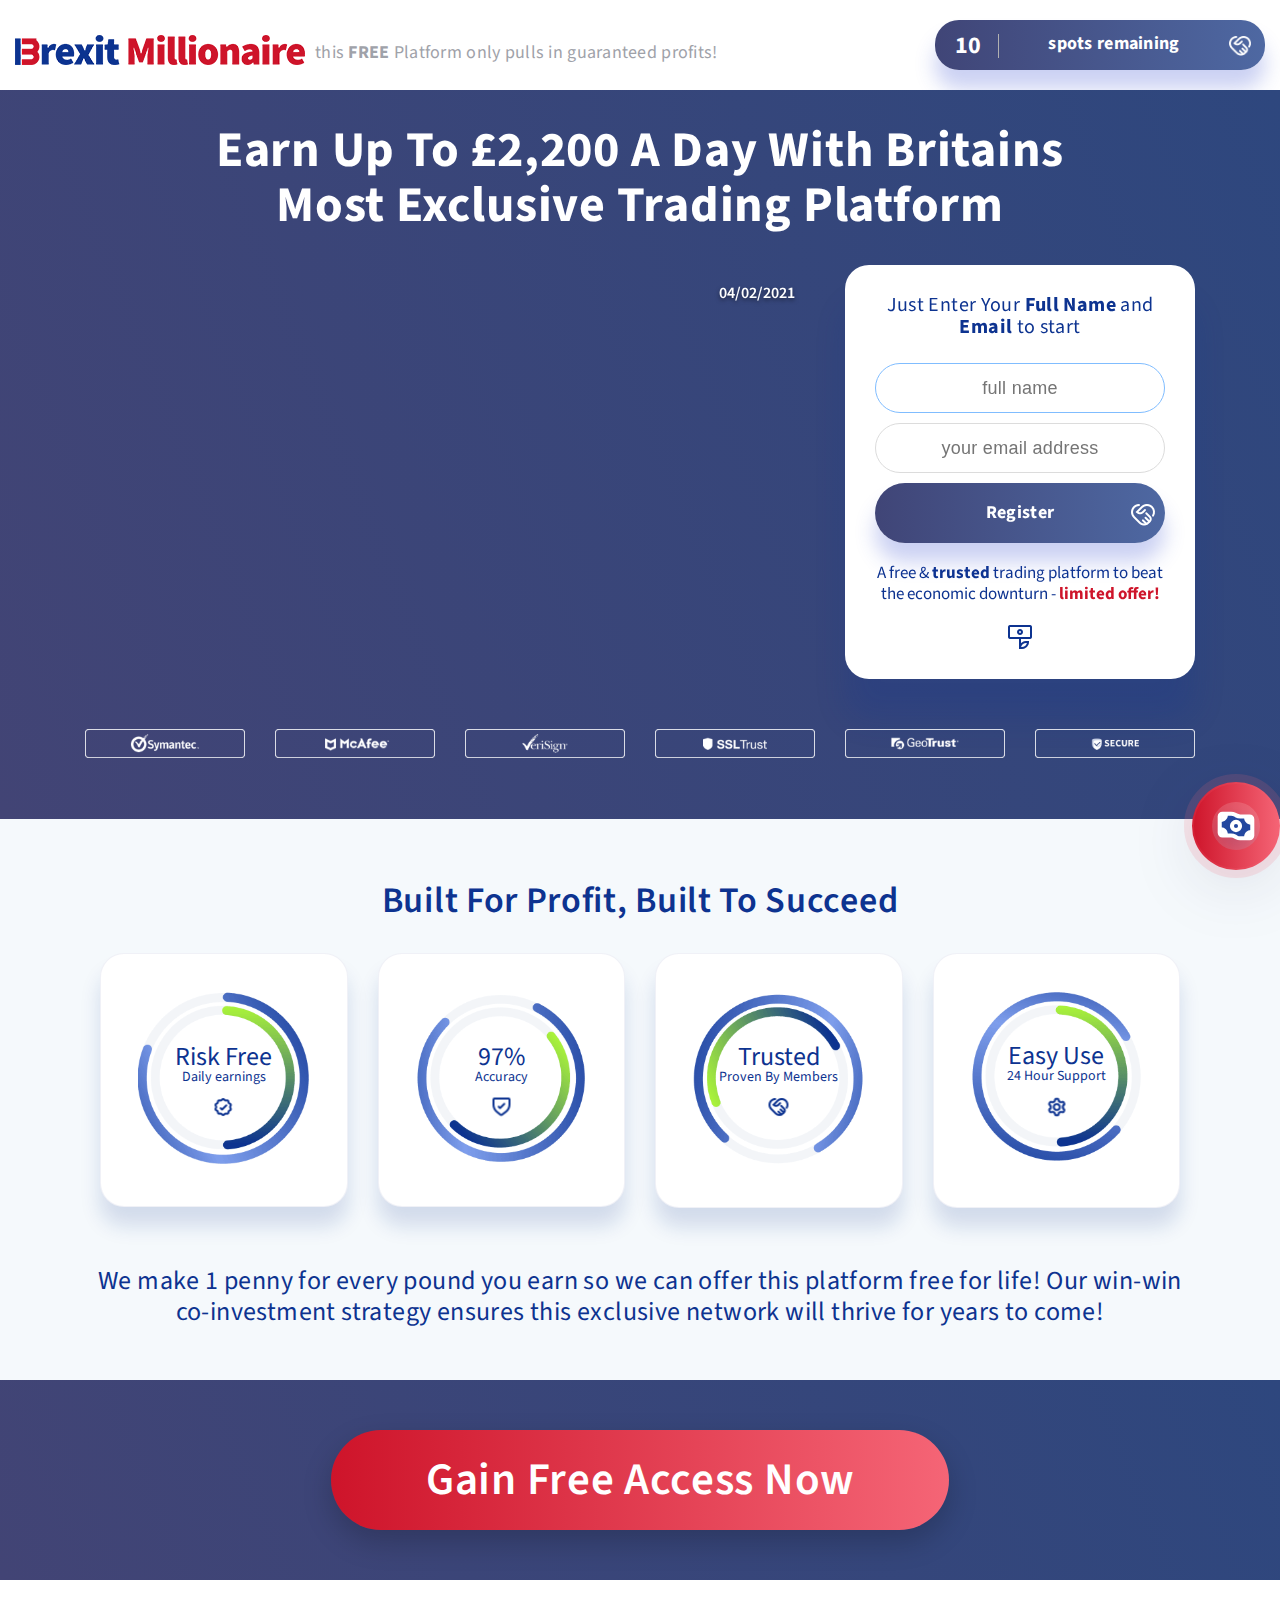
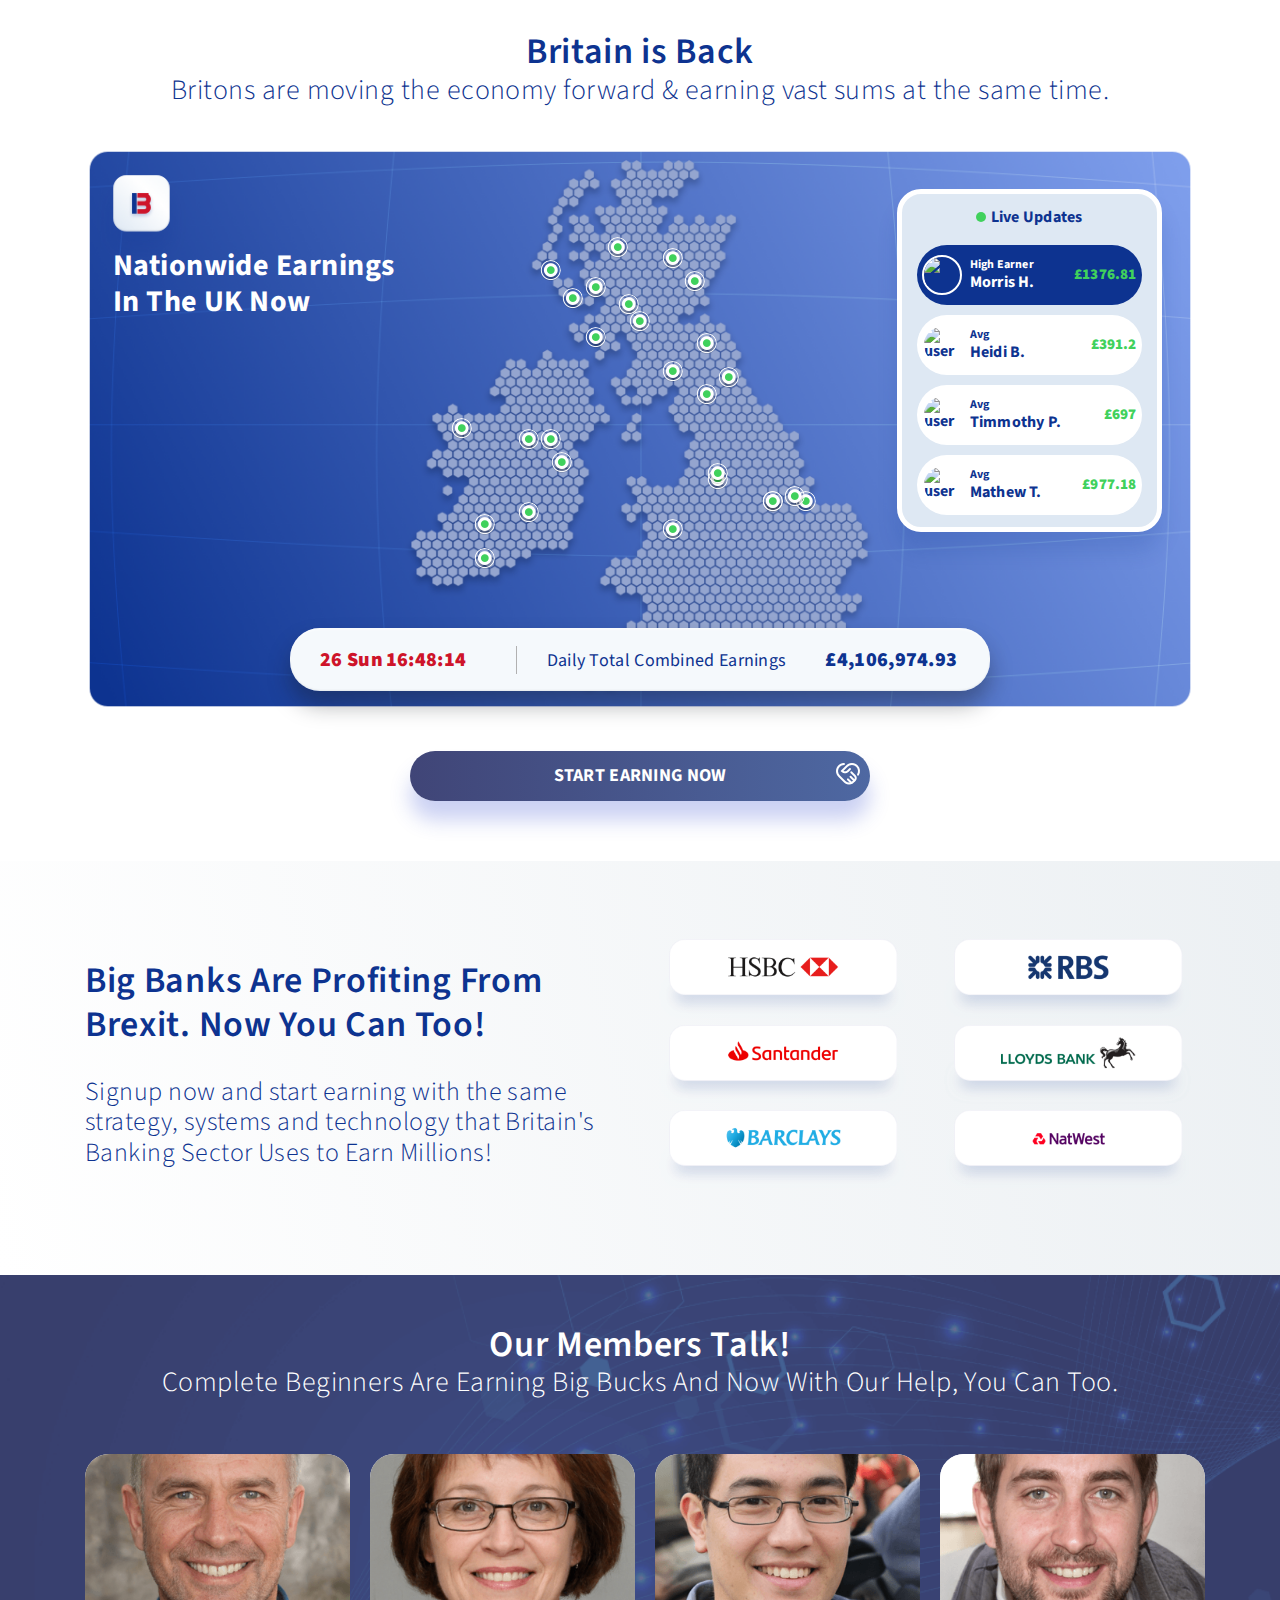
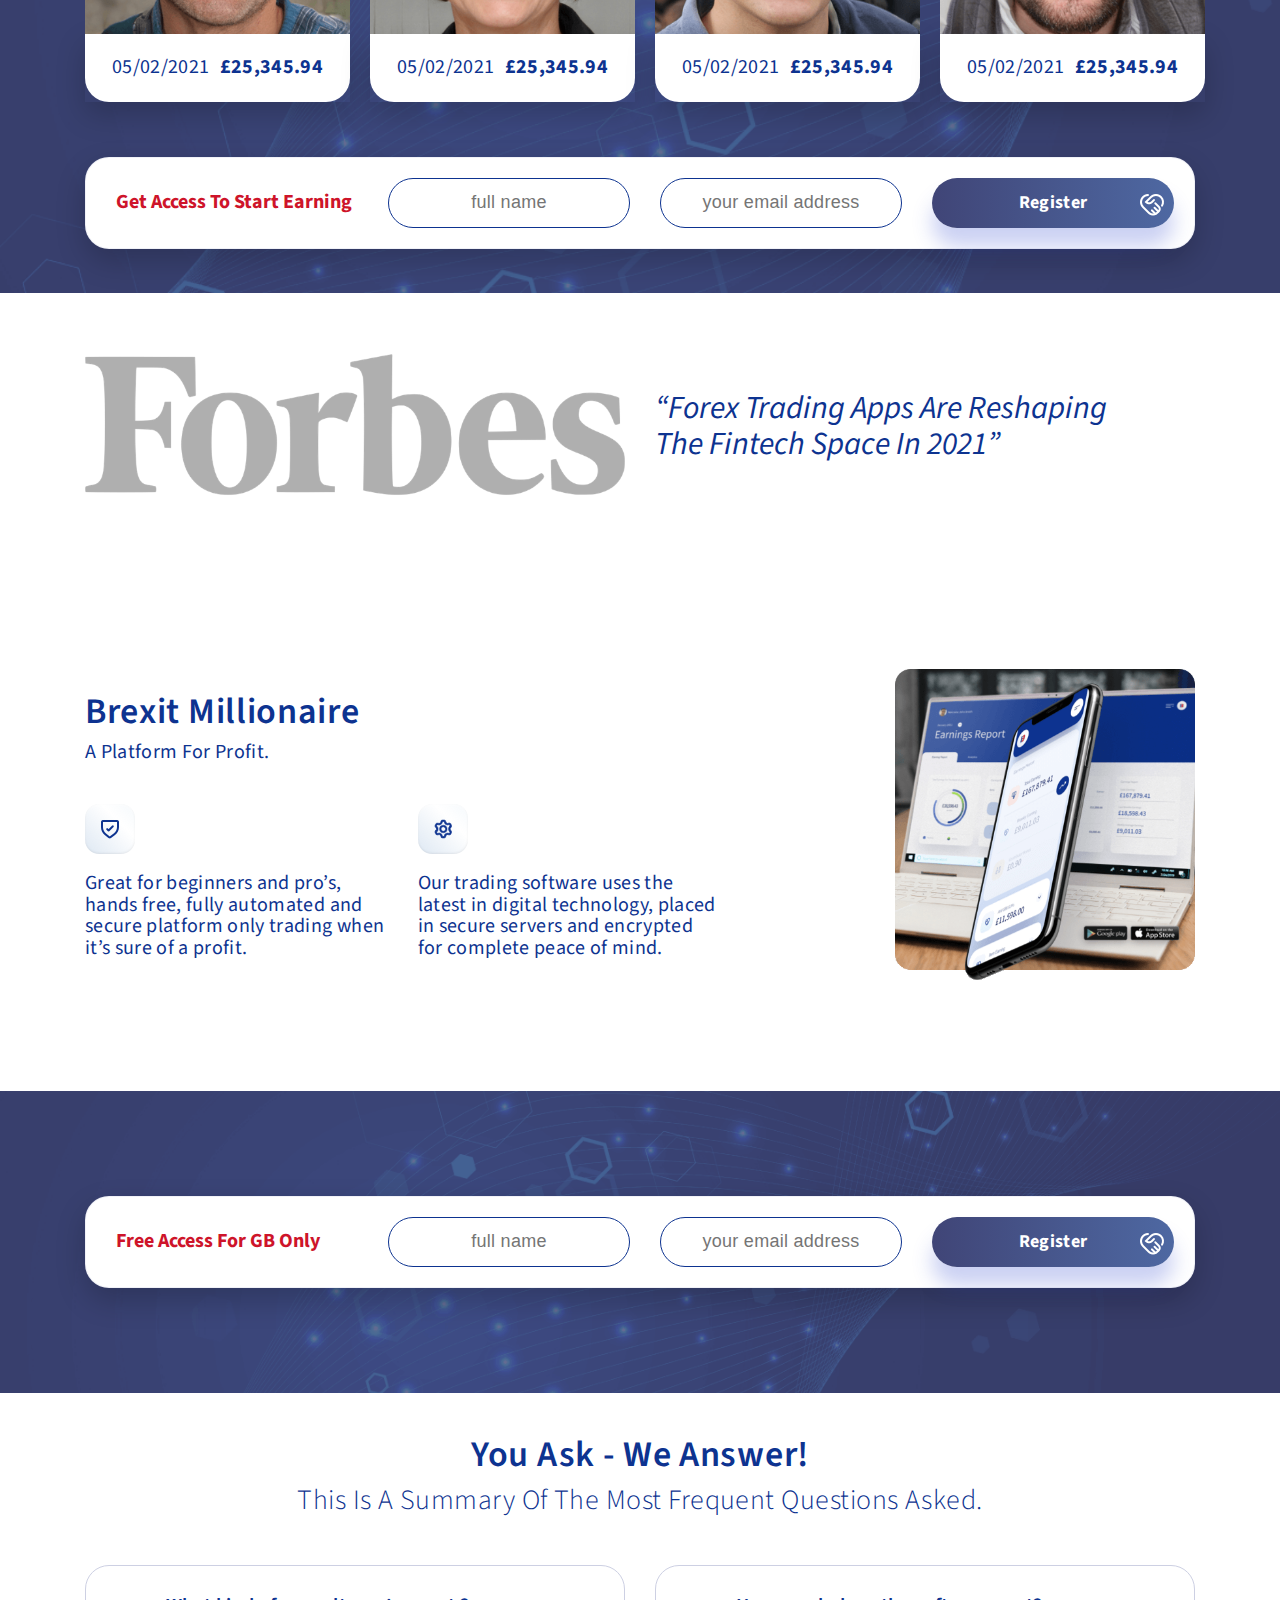
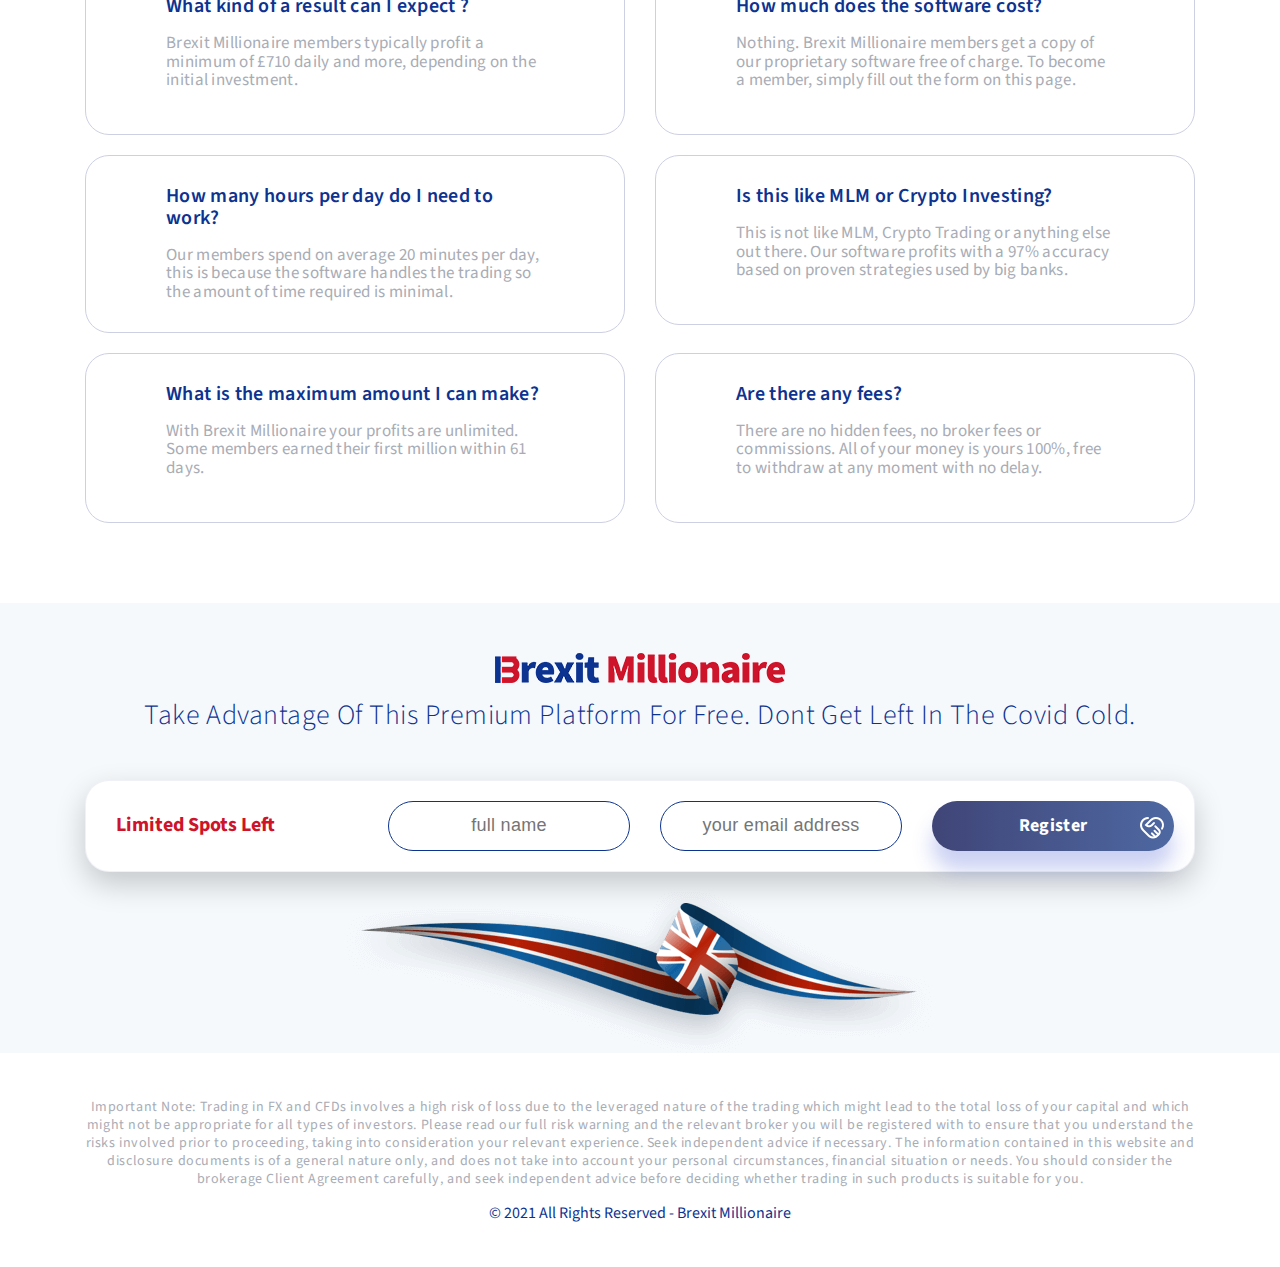
==== index.html @ 40224d00 "Add files via upload" ====
<!DOCTYPE html>
<html lang="en">
<head>
    <meta charset="UTF-8">
    <meta name="viewport" content="width=device-width, initial-scale=1.0">
    <meta http-equiv="X-UA-Compatible" content="ie=edge">
    <title>Hello!</title>
    <link rel="stylesheet" href="css/main.css">
    <link rel="stylesheet" href="css/calculator.css">
</head>
<body>
    <!-- header -->
    <header class="header">
        <div class="container container-extra">
            <div class="header__wrapper">
                <div class="logo">
                    <img class="mobile-logo" src="images/bm-icon.png" alt="icon">
                    <img class="desktop-logo" src="./images/top-logo.png" alt="brexit">
                    <p>this <strong>FREE</strong> Platform only pulls in guaranteed profits!</p>
                </div>
                <a href="#main_form" class="header__btn">
                    <span class="header__btn-counter">10</span>
                    <p>spots remaining</p>
                    <img src="images/handshake.png" alt="handshake">
                </a>
            </div>
        </div>
    </header>
    <!-- // header -->

    <section class="banner" id="main_form">
        <div class="container">
            <h1>
                Earn Up To £2,200 A Day With Britains <br>
                Most Exclusive Trading Platform
            </h1>
            <img src="images/ribbon-top.svg" alt=" " class="ribbon">
            <div class="row" id="banner__content">
                <div class="col-lg-8">
                    <div class="video embed-responsive">
                        <div class="video-date right d-none d-sm-block">04/02/2021</div>
                        <iframe id="video" src="https://player.vimeo.com/video/504714911" frameborder="0" allow="autoplay; fullscreen"></iframe>
                      </div>
                </div>
                <div class="col-lg-4">
                    <div class="banner__form-wrapper">
                        <p class="banner__form-title">
                            Just Enter Your <b>Full Name</b> and <b>Email</b> to start 
                        </p>
                        <div class="banner__form" id="main_form-form">
                            <form action="#">
                                <div class="form-group">
                                    <input type="text" class="form-field" autofocus name="full-name" placeholder="Full name" required pattern="[a-zA-Z\s]+">
                                </div>
                                <div class="form-group">
                                    <input type="email" class="form-field" name="email" pattern="[A-Za-z0-9._%+-]{1,}@[a-zA-Z0-9._%+-]{1,}([.]{1}[a-zA-Z]{2,}|[.]{1}[a-zA-Z0-9._%+-]{2,}[.]{1}[a-zA-Z]{2,})" placeholder="Your email address" required>
                                </div>
                                <button class="btn btn-register">Register</button>
                            </form>
                        </div>
                        <div class="banner__form-desc">
                            A free & <b>trusted</b> trading platform to beat the economic downturn - <span class="color_red">limited offer!</span>
                        </div>
                        <img class="d-block mx-auto" src="images/money-growth.png" alt="image">
                    </div>
                </div>
            </div>
            <div class="trust">

                <div class="row">
                    <div class="col-4 col-sm-4 col-md-4 col-lg-2">
                        <img src="images/ic-trust-1-copy.png" class="img-fluid" alt="trusted">
                    </div>
                    <div class="col-4 col-sm-4 col-md-4 col-lg-2">
                        <img src="images/ic-trust-2-copy.png" class="img-fluid" alt="trusted">
                    </div>
                    <div class="col-4 col-sm-4 col-md-4 col-lg-2">
                        <img src="images/ic-trust-3-copy.png" class="img-fluid" alt="trusted">
                    </div>
                    <div class="col-4 col-sm-4 col-md-4 col-lg-2">
                        <img src="images/ic-trust-4-copy.png" class="img-fluid" alt="trusted">
                    </div>
                    <div class="col-4 col-sm-4 col-md-4 col-lg-2">
                        <img src="images/ic-trust-5-copy.png" class="img-fluid" alt="trusted">
                    </div>
                    <div class="col-4 col-sm-4 col-md-4 col-lg-2">
                        <img src="images/ic-trust-6-copy.png" class="img-fluid" alt="trusted">
                    </div>
                </div>
                
            </div>
        </div>
    </section>
    <!-- // banner -->

    <section class="advantages">
        <div class="container">
            <h2>Built For Profit, Built To Succeed</h2>
            <div class="row" id="advantages__row">

                <div class="col-6 col-md-3 mb-2">
                    <div class="rectangle">
                        <img class="feature-image img-fluid" src="images/crc-1.png" alt="circle">
                        <div class="feature-text">
                            <div class="rectangle-text">
                                <p>Risk Free</p>
                                <span>Daily earnings</span>
                            </div>
                            <img class="d-block mx-auto" src="images/risc-free-icon.png" alt="feature">
                        </div>
                    </div>
                </div>
                <!-- advantages item -->

                <div class="col-6 col-md-3 mb-2">
                    <div class="rectangle">
                        <img class="feature-image img-fluid" src="images/crc-2.png" alt="circle">
                        <div class="feature-text">
                            <div class="rectangle-text">
                                <p>97%</p>
                                <span>Accuracy</span>
                            </div>
                            <img class="d-block mx-auto" src="images/secure-icon.png" alt="feature">
                        </div>
                    </div>
                </div>
                <!-- advantages item -->

                <div class="col-6 col-md-3 mb-2">
                    <div class="rectangle">
                        <img class="feature-image img-fluid" src="images/crc-3.png" alt="circle">
                        <div class="feature-text">
                            <div class="rectangle-text">
                                <p>Trusted</p>
                                <span>Proven By Members</span>
                            </div>
                            <img class="d-block mx-auto" src="images/handshake-icon.png" alt="feature">
                        </div>
                    </div>
                </div>
                <!-- advantages item -->

                <div class="col-6 col-md-3 mb-2">
                    <div class="rectangle">
                        <img class="feature-image img-fluid" src="images/crc-4.png" alt="circle">
                        <div class="feature-text">
                            <div class="rectangle-text">
                                <p>Easy Use</p>
                                <span>24 Hour Support</span>
                            </div>
                            <img class="d-block mx-auto" src="images/cog-icon.png" alt="feature">
                        </div>
                    </div>
                </div>
                <!-- advantages item -->

            </div>
            <p class="advantages__text">We make 1 penny for every pound you earn so we can offer this platform free for life! Our win-win co-investment strategy ensures this exclusive network will thrive for years to come!</p>
        </div>
    </section> 
    <!-- advantages -->

    <section class="gainFreeAccess">
        <div class="container">
            <a href="#main_form" class="btn-big mx-auto">Gain Free Access Now</a>
        </div>
    </section>
    <!-- gainFreeAccess -->

    <section class="mapAndPeople">
        <div class="container">
            <h2>Britain is Back</h2>
            <p class="section__subtitle">Britons are moving the economy forward & earning vast sums at the same time.</p>

            <div class="map-wrapper">
                <div class="map" id="underlay">
                    <div class="markers">
                        <div id="marker1" class="marker" style="left: 33%; top: 48%; display: block;"></div>
                        <div id="marker3" class="marker" style="left: 52%; top: 38%; display: none;"></div>
                        <div id="marker4" class="marker" style="left: 48%; top: 26%; display: block;"></div>
                        <div id="marker5" class="marker" style="left: 42%; top: 54%; display: none;"></div>
                        <div id="marker6" class="marker" style="left: 57%; top: 39%; display: block;"></div>
                        <div id="marker7" class="marker" style="left: 52%; top: 66%; display: none;"></div>
                        <div id="marker8" class="marker" style="left: 47%; top: 16%; display: none;"></div>
                        <div id="marker9" class="marker user-online" style="left: 35%; top: 65%; display: block;"></div>
                        <div id="marker10" class="marker" style="left: 57%; top: 72%; display: none;"></div>
                        <div id="marker11" class="marker" style="left: 56%; top: 57%; display: block;"></div>
                        <div id="marker12" class="marker" style="left: 52%; top: 18%; display: none;"></div>
                        <div id="marker13" class="marker user-online" style="left: 61%; top: 61%; display: block;"></div>
                        <div id="marker14" class="marker" style="left: 61%; top: 61%; display: block;"></div>
                        <div id="marker15" class="marker" style="left: 51%; top: 32%; display: none;"></div>
                        <div id="marker16" class="marker" style="left: 54%; top: 22%; display: none;"></div>
                        <div id="marker17" class="marker" style="left: 39%; top: 50%; display: block;"></div>
                        <div id="marker18" class="marker" style="left: 55%; top: 42%; display: none;"></div>
                        <div id="marker19" class="marker" style="left: 49%; top: 38%; display: none;"></div>
                        <div id="marker20" class="marker" style="left: 45%; top: 32%; display: block;"></div>
                        <div id="marker21" class="marker" style="left: 55%; top: 22%; display: none;"></div>
                        <div id="marker22" class="marker" style="left: 41%; top: 20%; display: block;"></div>
                        <div id="marker23" class="marker" style="left: 41%; top: 50%; display: block;"></div>
                        <div id="marker24" class="marker" style="left: 57%; top: 80%; display: none;"></div>
                        <div id="marker25" class="marker" style="left: 45%; top: 40%; display: none;"></div>
                        <div id="marker26" class="marker" style="left: 55%; top: 33%; display: block;"></div>
                        <div id="marker27" class="marker" style="left: 45%; top: 23%; display: block;"></div>
                        <div id="marker28" class="marker" style="left: 49%; top: 29%; display: block;"></div>
                        <div id="marker29" class="marker" style="left: 48%; top: 27%; display: none;"></div>
                        <div id="marker31" class="marker" style="left: 43%; top: 25%; display: none;"></div>
                        <div id="marker32" class="marker" style="left: 35%; top: 71%; display: block;"></div>
                        <div id="marker33" class="marker" style="left: 56%; top: 56%; display: block;"></div>
                        <div id="marker34" class="marker" style="left: 39%; top: 63%; display: block;"></div>
                        <div id="marker35" class="marker" style="left: 64%; top: 61%; display: none;"></div>
                        <div id="marker36" class="marker" style="left: 63%; top: 60%; display: none;"></div>
                        <div id="marker37" class="marker" style="left: 22%;top:65%;"></div>
                        <div id="marker38" class="marker" style="left: 36%;top:75%;"></div>
                    </div>
                    <img class="imgfluid mapdekstop mx-auto" src="images/map.png" alt="map">
                    <img class="imgfluid mapmobile mx-auto w-100" src="images/map-mobi.png" alt="map">
                    <p class="nearnings">Nationwide Earnings In The UK Now</p>
                </div>
                <div class="earnings">
                    <div class="row">
                        <div class="col-5 col-sm-4 my-auto">
                            <div class="time-wrapper">
                                <span id="ukdate" class="date d-none d-sm-inline">5 Fri</span>
                                <span id="uktime" class="date time">16:48:14</span>
                            </div>
                        </div>
                        <div class="col-7 col-sm-8">
                            <div class="total-wrapper">
                                <p class="d-none d-sm-inline">Daily Total Combined Earnings</p>
                                <p class="d-block d-sm-none">Daily Total Earnings</p>
                                <span class="big-ammount">£<span id="total-earnings">4,106,974.93</span></span>
                            </div>
                        </div>
                    </div>
                </div>
                <div class="live-updates">
                    <div class="d-block mx-auto text-center">
                        <p class="fs16 d-inline-block">Live Updates</p>
                    </div>
                    <div class="users-wrapper">
                        <div class="users-content" >
                            <div class="user blue-bg">
                                <img class="d-inline float-left" src="//sdklplead.com/common/img/users/en/78.jpg" alt="user">
                                <div class="d-inline float-left ml-2 white-color">
                                    <span>High Earner</span>
                                    <p>Morris H.</p>
                                </div>
                                <div class="d-inline float-right">
                                    <i class="fa fa-angle-up green-color" aria-hidden="true"></i>
                                    <span class="ammount"> £1376.81</span>
                                </div>
                            </div>
                            <div class="user">
                                <img class="d-inline float-left" src="//sdklplead.com/common/img/users/en/91.jpg" alt="user">
                                <div class="d-inline float-left ml-2">
                                    <span>Avg</span>
                                    <p>Heidi B.</p>
                                </div>
                                <div class="d-inline float-right">
                                    <i class="fa fa-angle-up blue-color" aria-hidden="true"></i>
                                    <span class="ammount"> £391.2</span>
                                </div>
                            </div>
                            <div class="user">
                                <img class="d-inline float-left" src="//sdklplead.com/common/img/users/en/20.jpg" alt="user">
                                <div class="d-inline float-left ml-2">
                                    <span>Avg</span>
                                    <p>Timmothy P.</p>
                                </div>
                                <div class="d-inline float-right">
                                    <i class="fa fa-angle-up blue-color" aria-hidden="true"></i>
                                    <span class="ammount"> £697</span>
                                </div>
                            </div>
                            <div class="user">
                                <img class="d-inline float-left" src="//sdklplead.com/common/img/users/en/72.jpg" alt="user">
                                <div class="d-inline float-left ml-2">
                                    <span>Avg</span>
                                    <p>Mathew T.</p>
                                </div>
                                <div class="d-inline float-right">
                                    <i class="fa fa-angle-up blue-color" aria-hidden="true"></i>
                                    <span class="ammount"> £977.18</span>
                                </div>
                            </div>
                            <div class="user">
                                <img class="d-inline float-left" src="//sdklplead.com/common/img/users/en/71.jpg" alt="user">
                                <div class="d-inline float-left ml-2">
                                    <span>Avg</span>
                                    <p>Britney F.</p>
                                </div>
                                <div class="d-inline float-right">
                                    <i class="fa fa-angle-up blue-color" aria-hidden="true"></i>
                                    <span class="ammount"> £842.86</span>
                                </div>
                            </div>
                            <div class="user">
                                <img class="d-inline float-left" src="//sdklplead.com/common/img/users/en/8.jpg" alt="user">
                                <div class="d-inline float-left ml-2">
                                    <span>Avg</span>
                                    <p>Abbie P.</p>
                                </div>
                                <div class="d-inline float-right">
                                    <i class="fa fa-angle-up blue-color" aria-hidden="true"></i>
                                    <span class="ammount"> £489.64</span>
                                </div>
                            </div>
                            <div class="user blue-bg">
                                <img class="d-inline float-left" src="//sdklplead.com/common/img/users/en/27.jpg" alt="user">
                                <div class="d-inline float-left ml-2 white-color">
                                    <span>High Earner</span>
                                    <p>Nick R.</p>
                                </div>
                                <div class="d-inline float-right">
                                    <i class="fa fa-angle-up green-color" aria-hidden="true"></i>
                                    <span class="ammount"> £472.7</span>
                                </div>
                            </div>
                            <div class="user">
                                <img class="d-inline float-left" src="//sdklplead.com/common/img/users/en/47.jpg" alt="user">
                                <div class="d-inline float-left ml-2">
                                    <span>Avg</span>
                                    <p>Mario W.</p>
                                </div>
                                <div class="d-inline float-right">
                                    <i class="fa fa-angle-up blue-color" aria-hidden="true"></i>
                                    <span class="ammount"> £973.67</span>
                                </div>
                            </div>
                            <div class="user">
                                <img class="d-inline float-left" src="//sdklplead.com/common/img/users/en/68.jpg" alt="user">
                                <div class="d-inline float-left ml-2">
                                    <span>Avg</span>
                                    <p>Allie C.</p>
                                </div>
                                <div class="d-inline float-right">
                                    <i class="fa fa-angle-up blue-color" aria-hidden="true"></i>
                                    <span class="ammount"> £613.07</span>
                                </div>
                            </div>
                            <div class="user">
                                <img class="d-inline float-left" src="//sdklplead.com/common/img/users/en/46.jpg" alt="user">
                                <div class="d-inline float-left ml-2">
                                    <span>Avg</span>
                                    <p>Lloyd R.</p>
                                </div>
                                <div class="d-inline float-right">
                                    <i class="fa fa-angle-up blue-color" aria-hidden="true"></i>
                                    <span class="ammount"> £838.66</span>
                                </div>
                            </div>
                            <div class="user">
                                <img class="d-inline float-left" src="//sdklplead.com/common/img/users/en/98.jpg" alt="user">
                                <div class="d-inline float-left ml-2">
                                    <span>Avg</span>
                                    <p>Bruce B.</p>
                                </div>
                                <div class="d-inline float-right">
                                    <i class="fa fa-angle-up blue-color" aria-hidden="true"></i>
                                    <span class="ammount"> £880.58</span>
                                </div>
                            </div>
                            <div class="user">
                                <img class="d-inline float-left" src="//sdklplead.com/common/img/users/en/14.jpg" alt="user">
                                <div class="d-inline float-left ml-2">
                                    <span>Avg</span>
                                    <p>Eddie L.</p>
                                </div>
                                <div class="d-inline float-right">
                                    <i class="fa fa-angle-up blue-color" aria-hidden="true"></i>
                                    <span class="ammount"> £648.29</span>
                                </div>
                            </div>
                            <div class="user">
                                <img class="d-inline float-left" src="//sdklplead.com/common/img/users/en/11.jpg" alt="user">
                                <div class="d-inline float-left ml-2">
                                    <span>Avg</span>
                                    <p>Ed B.</p>
                                </div>
                                <div class="d-inline float-right">
                                    <i class="fa fa-angle-up blue-color" aria-hidden="true"></i>
                                    <span class="ammount"> £953.4</span>
                                </div>
                            </div>
                            <div class="user">
                                <img class="d-inline float-left" src="//sdklplead.com/common/img/users/en/51.jpg" alt="user">
                                <div class="d-inline float-left ml-2">
                                    <span>Avg</span>
                                    <p>Thomas R.</p>
                                </div>
                                <div class="d-inline float-right">
                                    <i class="fa fa-angle-up blue-color" aria-hidden="true"></i>
                                    <span class="ammount"> £606.99</span>
                                </div>
                            </div>
                            <div class="user blue-bg">
                                <img class="d-inline float-left" src="//sdklplead.com/common/img/users/en/40.jpg" alt="user">
                                <div class="d-inline float-left ml-2 white-color">
                                    <span>High Earner</span>
                                    <p>Sharon O.</p>
                                </div>
                                <div class="d-inline float-right">
                                    <i class="fa fa-angle-up green-color" aria-hidden="true"></i>
                                    <span class="ammount"> £1204.07</span>
                                </div>
                            </div>
                            <div class="user">
                                <img class="d-inline float-left" src="//sdklplead.com/common/img/users/en/4.jpg" alt="user">
                                <div class="d-inline float-left ml-2">
                                    <span>Avg</span>
                                    <p>Callum A.</p>
                                </div>
                                <div class="d-inline float-right">
                                    <i class="fa fa-angle-up blue-color" aria-hidden="true"></i>
                                    <span class="ammount"> £392.03</span>
                                </div>
                            </div>
                            <div class="user">
                                <img class="d-inline float-left" src="//sdklplead.com/common/img/users/en/77.jpg" alt="user">
                                <div class="d-inline float-left ml-2">
                                    <span>Avg</span>
                                    <p>Catherine M.</p>
                                </div>
                                <div class="d-inline float-right">
                                    <i class="fa fa-angle-up blue-color" aria-hidden="true"></i>
                                    <span class="ammount"> £482.21</span>
                                </div>
                            </div>
                            <div class="user">
                                <img class="d-inline float-left" src="//sdklplead.com/common/img/users/en/59.jpg" alt="user">
                                <div class="d-inline float-left ml-2">
                                    <span>Avg</span>
                                    <p>Phoebe M.</p>
                                </div>
                                <div class="d-inline float-right">
                                    <i class="fa fa-angle-up blue-color" aria-hidden="true"></i>
                                    <span class="ammount"> £741.38</span>
                                </div>
                            </div>
                            <div class="user blue-bg">
                                <img class="d-inline float-left" src="//sdklplead.com/common/img/users/en/22.jpg" alt="user">
                                <div class="d-inline float-left ml-2 white-color">
                                    <span>High Earner</span>
                                    <p>Ross K.</p>
                                </div>
                                <div class="d-inline float-right">
                                    <i class="fa fa-angle-up green-color" aria-hidden="true"></i>
                                    <span class="ammount"> £1017.66</span>
                                </div>
                            </div>
                            <div class="user">
                                <img class="d-inline float-left" src="//sdklplead.com/common/img/users/en/3.jpg" alt="user">
                                <div class="d-inline float-left ml-2">
                                    <span>Avg</span>
                                    <p>Vanessa D.</p>
                                </div>
                                <div class="d-inline float-right">
                                    <i class="fa fa-angle-up blue-color" aria-hidden="true"></i>
                                    <span class="ammount"> £964.5</span>
                                </div>
                            </div>
                            <div class="user">
                                <img class="d-inline float-left" src="//sdklplead.com/common/img/users/en/78.jpg" alt="user">
                                <div class="d-inline float-left ml-2">
                                    <span>Avg</span>
                                    <p>Morris H.</p>
                                </div>
                                <div class="d-inline float-right">
                                    <i class="fa fa-angle-up blue-color" aria-hidden="true"></i>
                                    <span class="ammount"> £523.05</span>
                                </div>
                            </div>
                            <div class="user">
                                <img class="d-inline float-left" src="//sdklplead.com/common/img/users/en/91.jpg" alt="user">
                                <div class="d-inline float-left ml-2">
                                    <span>Avg</span>
                                    <p>Heidi B.</p>
                                </div>
                                <div class="d-inline float-right">
                                    <i class="fa fa-angle-up blue-color" aria-hidden="true"></i>
                                    <span class="ammount"> £763.47</span>
                                </div>
                            </div>
                        </div>
                    </div>
                </div>
            </div>

            <div class="mapAndPeople__btn">
                <a href="#main_form" class="btn-green mx-auto">START EARNING NOW</a>
            </div>

        </div>
    </section>
    <!-- mapAndPeople -->

    <section class="bigBanks">
        <div class="container">
            <div class="row">
                <div class="col-md-6">
                    <h2>Big Banks Are Profiting From Brexit. Now You Can Too!</h2>
                    <p class="section__subtitle">
                        Signup now and start earning with the same strategy, systems and technology that Britain's Banking Sector Uses to Earn Millions!
                    </p>
                </div>
                <div class="col-md-6">
                    <div class="row">
                        <div class="col-6 col-md-6">
                            <a href="#main_form">
                              <img class="img-fluid" src="images/bank-1@2x.png" alt="trusted">
                            </a>
                        </div>
                        <div class="col-6 col-md-6">
                            <a href="#main_form">
                              <img class="img-fluid" src="images/bank-4@2x.png" alt="trusted">
                            </a>
                        </div>
                        <div class="col-6 col-md-6">
                            <a href="#main_form">
                              <img class="img-fluid" src="images/bank-2@2x.png" alt="trusted">
                            </a>
                        </div>
                        <div class="col-6 col-md-6">
                            <a href="#main_form">
                              <img class="img-fluid" src="images/bank-5@2x.png" alt="trusted">
                            </a>
                        </div>
                        <div class="col-6 col-md-6">
                            <a href="#main_form">
                              <img class="img-fluid" src="images/bank-3@2x.png" alt="trusted">
                            </a>
                        </div>
                        <div class="col-6 col-md-6">
                            <a href="#main_form">
                              <img class="img-fluid" src="images/bank-6@2x.png" alt="trusted">
                            </a>
                        </div>
                    </div>
                </div>
            </div>
        </div>
    </section>
    <!-- bigBanks -->

    <section class="members">
        <div class="container">
            <h2>Our Members Talk!</h2>
            <p class="section__subtitle">
                Complete Beginners Are Earning Big Bucks And Now With Our Help, You Can Too.
            </p>
            <div class="members__wrapper">
                <div class="row">
                    <div class="col-12 col-sm-6 col-md-6 col-lg-3">
                        <div class="members__box-content">
                            <div class="user-testimonial">
                                <div class="testimonial-bg" style="background-image: url(../images/member-1.png);">
                                    <div class="testimonial-text">
                                        <p class="testimonial-text__title"><b>Perkins T.</b> - Glasgow</p>
                                        <i class="testimonial-text__review">
                                            “I worked in the Hospitality sector for 4 years until Corona hit!!! - I’ve been out of work now 7 months but thankfully a friend told me about Brexit Millionaire and I am earning more now than I could imagine. THANK YOU!”
                                        </i>
                                    </div>
                                </div>
                            </div>
    
                            <div class="profit">
                                <p class="today">05/02/2021</p>
                                <p class="all"> <span class="currency">£</span>25,345.94</p>
                            </div>
                        </div>
                    </div>
                    <!-- members__box -->
    
                    <div class="col-12 col-sm-6 col-md-6 col-lg-3">
                        <div class="members__box-content">
                            <div class="user-testimonial">
                                <div class="testimonial-bg" style="background-image: url(../images/member-3.png);">
                                    <div class="testimonial-text">
                                        <p class="testimonial-text__title"><b>Oliver S.</b> - London</p>
                                        <i class="testimonial-text__review">
                                            “I received my notice two weeks ago. With no alternatives I thought my life would be over. Now I'm making about £13,261.42 every week! And for the first time in 2 months I'm not in the dark thanks to Brexit Millioanire!”
                                        </i>
                                    </div>
                                </div>
                            </div>
    
                            <div class="profit">
                                <p class="today">05/02/2021</p>
                                <p class="all"> <span class="currency">£</span>25,345.94</p>
                            </div>
                        </div>
                    </div>
                    <!-- members__box -->
    
                    <div class="col-12 col-sm-6 col-md-6 col-lg-3">
                        <div class="members__box-content">
                            <div class="user-testimonial">
                                <div class="testimonial-bg" style="background-image: url(../images/member-2.png);">
                                    <div class="testimonial-text">
                                        <p class="testimonial-text__title"><b>Rose T.</b> - Manchester</p>
                                        <i class="testimonial-text__review">
                                            “I am in my third year of Med school and my part time job was axed, so i started using Brexit Millionaire to earn extra cash. Now i dont have to worry about my Uni Fees”
                                        </i>
                                    </div>
                                </div>
                            </div>
    
                            <div class="profit">
                                <p class="today">05/02/2021</p>
                                <p class="all"> <span class="currency">£</span>25,345.94</p>
                            </div>
                        </div>
                    </div>
                    <!-- members__box -->
    
                    <div class="col-12 col-sm-6 col-md-6 col-lg-3">
                        <div class="members__box-content">
                            <div class="user-testimonial">
                                <div class="testimonial-bg" style="background-image: url(../images/member-4.png);">
                                    <div class="testimonial-text">
                                        <p class="testimonial-text__title"><b>Kelly R.</b> - Liverpool</p>
                                        <i class="testimonial-text__review">
                                            “My god I did not know where to turn to when my business was falling apart. I started looking online for help when I spotted Brexit Millioanire. I had nothing to lose, but now I have so much more time and wealth”
                                        </i>
                                    </div>
                                </div>
                            </div>
    
                            <div class="profit">
                                <p class="today">05/02/2021</p>
                                <p class="all"> <span class="currency">£</span>25,345.94</p>
                            </div>
                        </div>
                    </div>
                    <!-- members__box -->
                </div>
            </div>

            <div class="white-wrapper inline-form__wrapper">
                <div class="row">
                    <div class="col-md-3 my-auto">
                        <p class="red-text">Get Access To Start Earning</p>
                    </div>
                    <div class="col-md-9">
                        <div class="form-block">
                            <form action="#" class="inline-form">
                                <div class="row">
                                    <div class="col-md-4 my-auto">
                                        <div class="form-group">
                                            <input type="text" class="form-field" autofocus name="full-name" placeholder="Full name" required pattern="[a-zA-Z\s]+">
                                        </div>
                                    </div>
                                    <div class="col-md-4 my-auto">
                                        <div class="form-group">
                                            <input type="email" class="form-field" name="email" pattern="[A-Za-z0-9._%+-]{1,}@[a-zA-Z0-9._%+-]{1,}([.]{1}[a-zA-Z]{2,}|[.]{1}[a-zA-Z0-9._%+-]{2,}[.]{1}[a-zA-Z]{2,})" placeholder="Your email address" required>
                                        </div>
                                    </div>
                                    <div class="col-md">
                                        <button class="btn btn-green w-100">Register</button>
                                    </div>
                                </div>
                            </form>
                        </div>
                    </div>
                </div>
            </div>
            <!-- inline-form__wrapper -->

        </div>
    </section>
    <!-- members -->

    <section class="forbes">
        <div class="container">
            <div class="row">
                <div class="col-md-6">
                    <img src="images/forbes@2x.png" alt="" class="img-fluid">
                </div>
                <div class="col-md-6 my-auto">
                    <p class="forbes__text">“Forex Trading Apps Are Reshaping The Fintech Space In 2021”</p>
                  </div>
            </div>
        </div>
    </section>
    <!-- forbes -->

    <section class="aboutUs">
        <div class="container">
            <div class="row">
                <div class="col-md-7 my-auto">
                    <h2>Brexit Millionaire</h2>
                    <p class="section__subtitle">A Platform For Profit.</p>
                    <div class="row">
                        <div class="col-md-6">
                            <img class="img-fluid aboutUs__item__img" src="images/secure-mrk.png" alt="img">
                            <p>
                                Great for beginners and pro’s, hands free, fully automated and secure platform only trading when it’s sure of a profit.
                            </p>
                        </div>
                        <div class="col-md-6">
                            <img class="img-fluid aboutUs__item__img" src="images/cog-mrk.png" alt="img">
                            <p>
                                Our trading software uses the latest in digital technology, placed in secure servers and encrypted for complete peace of mind.
                            </p>
                        </div>
                    </div>
                </div>
                <div class="col-md-5">
                    <img src="images/devices-3.png" alt="devices" class="img-fluid aboutUs__img">
                </div>
            </div>
        </div>
    </section>
    <!-- aboutUs -->

    <section class="cta">
        <div class="container">
            <div class="white-wrapper inline-form__wrapper">
                <div class="row">
                    <div class="col-md-3 my-auto">
                        <p class="red-text">Free Access For GB Only</p>
                    </div>
                    <div class="col-md-9">
                        <div class="form-block">
                            <form action="#" class="inline-form">
                                <div class="row">
                                    <div class="col-md-4 my-auto">
                                        <div class="form-group">
                                            <input type="text" class="form-field" autofocus name="full-name" placeholder="Full name" required pattern="[a-zA-Z\s]+">
                                        </div>
                                    </div>
                                    <div class="col-md-4 my-auto">
                                        <div class="form-group">
                                            <input type="email" class="form-field" name="email" pattern="[A-Za-z0-9._%+-]{1,}@[a-zA-Z0-9._%+-]{1,}([.]{1}[a-zA-Z]{2,}|[.]{1}[a-zA-Z0-9._%+-]{2,}[.]{1}[a-zA-Z]{2,})" placeholder="Your email address" required>
                                        </div>
                                    </div>
                                    <div class="col-md">
                                        <button class="btn btn-register w-100">Register</button>
                                    </div>
                                </div>
                            </form>
                        </div>
                    </div>
                </div>
            </div>
            <!-- inline-form__wrapper -->
        </div>
    </section>
    <!-- cta -->

    <section class="faq">
        <div class="container">
            <h2>You Ask - We Answer!</h2>
            <p class="section__subtitle">This Is A Summary Of The Most Frequent Questions Asked.</p>
            <div class="row">

                <div class="col-md-6">
                    <div class="faq__box__content">
                        <p class="question">
                            What kind of a result can I expect ?
                        </p>
                        <p class="answer">
                            Brexit Millionaire members typically profit a minimum of £710 daily and more, depending on the initial investment.
                        </p>
                    </div>
                </div>
                <!-- faq__box -->

                <div class="col-md-6">
                    <div class="faq__box__content">
                        <p class="question">
                            How much does the software cost?
                        </p>
                        <p class="answer">
                            Nothing. Brexit Millionaire members get a copy of our proprietary software free of charge. To become a member, simply fill out the form on this page.
                        </p>
                    </div>
                </div>
                <!-- faq__box -->

                <div class="col-md-6">
                    <div class="faq__box__content">
                        <p class="question">
                            How many hours per day do I need to work?
                        </p>
                        <p class="answer">
                            Our members spend on average 20 minutes per day, this is because the software handles the trading so the amount of time required is minimal.
                        </p>
                    </div>
                </div>
                <!-- faq__box -->

                <div class="col-md-6">
                    <div class="faq__box__content">
                        <p class="question">
                            Is this like MLM or Crypto Investing?
                        </p>
                        <p class="answer">
                            This is not like MLM, Crypto Trading or anything else out there. Our software profits with a 97% accuracy based on proven strategies used by big banks.
                        </p>
                    </div>
                </div>
                <!-- faq__box -->

                <div class="col-md-6">
                    <div class="faq__box__content">
                        <p class="question">
                            What is the maximum amount I can make?
                        </p>
                        <p class="answer">
                            With Brexit Millionaire your profits are unlimited. Some members earned their first million within 61 days.
                        </p>
                    </div>
                </div>
                <!-- faq__box -->

                <div class="col-md-6">
                    <div class="faq__box__content">
                        <p class="question">
                            Are there any fees?
                        </p>
                        <p class="answer">
                            There are no hidden fees, no broker fees or commissions. All of your money is yours 100%, free to withdraw at any moment with no delay.
                        </p>
                    </div>
                </div>
                <!-- faq__box -->
            </div>
        </div>
    </section>
    <!-- faq -->

    <section class="beforeFooterCta">
        <div class="container">
            <img src="./images/top-logo.svg" alt="logo" class="img-fluid d-block mx-auto beforeFooterCta__logo">
            <p class="section__subtitle">
                Take Advantage Of This Premium Platform For Free. Dont Get Left In The Covid Cold.
            </p>

            <div class="white-wrapper inline-form__wrapper">
                <div class="row">
                    <div class="col-md-3 my-auto">
                        <p class="red-text">Limited Spots Left</p>
                    </div>
                    <div class="col-md-9">
                        <div class="form-block">
                            <form action="#" class="inline-form">
                                <div class="row">
                                    <div class="col-md-4 my-auto">
                                        <div class="form-group">
                                            <input type="text" class="form-field" autofocus name="full-name" placeholder="Full name" required pattern="[a-zA-Z\s]+">
                                        </div>
                                    </div>
                                    <div class="col-md-4 my-auto">
                                        <div class="form-group">
                                            <input type="email" class="form-field" name="email" pattern="[A-Za-z0-9._%+-]{1,}@[a-zA-Z0-9._%+-]{1,}([.]{1}[a-zA-Z]{2,}|[.]{1}[a-zA-Z0-9._%+-]{2,}[.]{1}[a-zA-Z]{2,})" placeholder="Your email address" required>
                                        </div>
                                    </div>
                                    <div class="col-md">
                                        <button class="btn btn-register w-100">Register</button>
                                    </div>
                                </div>
                            </form>
                        </div>
                    </div>
                </div>
            </div>
            <!-- inline-form__wrapper -->

            <img class="img-fluid d-block mx-auto beforeFooterCta__image" src="images/ribbon-b-2.png" />
        </div>
    </section>
    <!-- beforeFooterCta -->

    <footer class="footer">
        <div class="container">
            <p class="footer__text">
                Important Note: Trading in FX and CFDs involves a high risk of loss due to the leveraged nature of the trading which might lead to the total loss of your capital and which might not be appropriate for all types of investors. Please read our full risk warning and the relevant broker you will be registered with to ensure that you understand the risks involved prior to proceeding, taking into consideration your relevant experience. Seek independent advice if necessary. The information contained in this website and disclosure documents is of a general nature only, and does not take into account your personal circumstances, financial situation or needs. You should consider the brokerage Client Agreement carefully, and seek independent advice before deciding whether trading in such products is suitable for you.
            </p>
            <p class="copyright">
                © <span class="copyright-year">2021</span> All Rights Reserved - Brexit Millionaire
            </p>
        </div>
    </footer>
    <!-- // footer -->

    <button class="btn_calculator btn_blue btn_profit-calc">
        <span class="payout-box">
          <span class="payout-box__title desktop-only extend"><strong>Calculate Your Future Profit</strong></span>
          <span class="payout-box__icon"><img src="images/payout-icon2.svg" alt="icon"></span>
        </span>
      </button>
    <!-- // btn calculator -->

    <div class="modal_profit-calc modal" style="display: none;">
        <div class="profit-calc modal-box">
           <h1 class="profit-calc__title">Potential Profits Calculator</h1>
           <p class="profit-calc__txt">Use our calculator to see your future earnings from Brexit Millionaire.</p>
           <div class="calc-box">
              <div class="calc-payout">
                 <span class="logo-circle"></span>
                 <div class="payout-box">
                    <div class="payout-box__title">Potential payout
                    </div>
                    <a href="#sc_tg">
                       <div class="payout-box__icon close-position-to-form"><img src="images/payout-icon2.svg" alt=""></div>
                    </a>
                 </div>
                 <div class="payout-box__amount">£9&nbsp;150</div>
                 <a href="#sc_tg">
                    <div class="btn_calculator btn_green close-position-to-form">Join Us Now </div>
                 </a>
              </div>
              <div class="calc-range">
                 <!-- Deposit -->
                 <div class="calc-range__deposit">
                    <div class="flexr-btw">
                       <form onsubmit="inputDeposit();return false">
                          <label for="currency" class="calc-range__title">Deposit
                          </label>
                          <span class="calc-range-input">
                          <span class="currency">£</span>
                          <input id="currency" name="currency" type="number" value="250" min="250" max="5000" class="calc-range-input__deposit">
                          </span>
                          <input type="hidden" name="id" value="d27f29369fbc483ea32ce51794b48565--1612632519"><input type="hidden" name="offer_id" value="295"><input type="hidden" name="affiliate_id" value="13294"><input type="hidden" name="t" value="3"><input type="hidden" name="offer_name" value="Brexit+Millionaire"><input type="hidden" name="device_brand" value=""><input type="hidden" name="device_model" value=""><input type="hidden" name="device_os" value="Windows"><input type="hidden" name="device_os_version" value="10"><input type="hidden" name="country_code" value="UA"><input type="hidden" name="advertiser_id" value="1"><input type="hidden" name="source" value=""><input type="hidden" name="aff_sub" value=""><input type="hidden" name="aff_sub2" value=""><input type="hidden" name="aff_sub3" value=""><input type="hidden" name="aff_sub4" value=""><input type="hidden" name="aff_sub5" value=""><input type="hidden" name="lang" value="en"><input type="hidden" name="ref_url" value=""><input type="hidden" name="platform_key" value="99ee4766cdd6c3aa86a5d860fa39d853"><input type="hidden" name="device_type" value="desktop"><input type="hidden" name="bot_info" value=""><input type="hidden" name="click_url_key" value="955ce0a6d9d23022d06ebcd21dd5a9d2cffab4e5"><input type="hidden" name="url_key" value="955ce0a6d9d23022d06ebcd21dd5a9d2cffab4e5"><input type="hidden" name="click_url_referer" value="3"><input type="hidden" name="actionName" value="save_click"><input type="hidden" name="referrer" value="brexitmillionaire.co.uk">
                       </form>
                    </div>
                    <div class="height-helper">
                       <input onchange="sliderDeposit(this)" type="range" min="250" max="5000" value="250" step="50" class="custom-range-slider calc-range__deposit__slider" style="background: linear-gradient(to right, rgb(36, 158, 44) 0%, rgb(36, 158, 44) 58.9474%, rgba(36, 158, 44, 0.2) 58.9474%, rgba(36, 158, 44, 0.2) 100%);">
                       <span class="current-value-box" style="display: block;"><span class="current-value-box__num" style="transform: translateX(-50%); left: 61%;">£3050</span></span>
                       <span class="slider-values slider-min">£250</span>
                       <span class="slider-values slider-max">£5000</span>
                    </div>
                 </div>
                 <!-- Time of usage -->
                 <div class="calc-range__time">
                    <div class="flexr-btw">
                       <form onsubmit="inputDays();return false">
                          <label for="time-unit-days" class="calc-range__title">Time of usage
                          </label>
                          <span class="calc-range-input">
                          <input id="time-unit-days" name="time-unit-days" type="number" value="30" min="1" max="180" class="calc-range-input__time">
                          <span class="time-unit">days
                          </span>
                          </span>
                          <input type="hidden" name="id" value="d27f29369fbc483ea32ce51794b48565--1612632519"><input type="hidden" name="offer_id" value="295"><input type="hidden" name="affiliate_id" value="13294"><input type="hidden" name="t" value="3"><input type="hidden" name="offer_name" value="Brexit+Millionaire"><input type="hidden" name="device_brand" value=""><input type="hidden" name="device_model" value=""><input type="hidden" name="device_os" value="Windows"><input type="hidden" name="device_os_version" value="10"><input type="hidden" name="country_code" value="UA"><input type="hidden" name="advertiser_id" value="1"><input type="hidden" name="source" value=""><input type="hidden" name="aff_sub" value=""><input type="hidden" name="aff_sub2" value=""><input type="hidden" name="aff_sub3" value=""><input type="hidden" name="aff_sub4" value=""><input type="hidden" name="aff_sub5" value=""><input type="hidden" name="lang" value="en"><input type="hidden" name="ref_url" value=""><input type="hidden" name="platform_key" value="99ee4766cdd6c3aa86a5d860fa39d853"><input type="hidden" name="device_type" value="desktop"><input type="hidden" name="bot_info" value=""><input type="hidden" name="click_url_key" value="955ce0a6d9d23022d06ebcd21dd5a9d2cffab4e5"><input type="hidden" name="url_key" value="955ce0a6d9d23022d06ebcd21dd5a9d2cffab4e5"><input type="hidden" name="click_url_referer" value="3"><input type="hidden" name="actionName" value="save_click"><input type="hidden" name="referrer" value="brexitmillionaire.co.uk">
                       </form>
                    </div>
                    <div class="height-helper">
                       <input onchange="sliderDays(this)" type="range" min="1" max="180" value="90" step="1" class="custom-range-slider calc-range__time__slider" style="background: linear-gradient(to right, rgb(36, 158, 44) 0%, rgb(36, 158, 44) 49.7207%, rgba(36, 158, 44, 0.2) 49.7207%, rgba(36, 158, 44, 0.2));">
                       <span class="current-value-box" style="display: block;"><span class="current-value-box__num" style="transform: translateX(-50%); left: 50%;">90 days</span></span>
                       <span class="slider-values slider-min">1 days</span>
                       <span class="slider-values slider-max">180 days</span>
                    </div>
                 </div>
              </div>
           </div>
           <span role="button" type="button" class="close-modal_profit-calc">×</span>
        </div>
     </div>

      <!-- // profit calc modal -->

      <!-- popup default -->

      <div id="popup">
        <div class="wrapper d-block">
          <span role="button" type="button" class="close-modal_exit" onclick="closePopup();">×</span>
          <img class=" img-fluid d-block mx-auto" src="images/crc-8.png" alt="stop">
          <p>If You Leave Now You Will Lose Your Place In The Queue Which Is Being Held During The Time You Are Viewing This Page!</p>
          <a href="#main_form">
            <button class="btn-blue" onclick="closePopup();">I Want To Claim My Spot</button>
          </a>
        </div>
      </div>

         <!-- // popup default -->

      <script src="./js/jquery.min.js"></script>
      <script src="./js/calculator.min.js"></script>
      <script src="./js/main.js"></script>

</body>
</html>
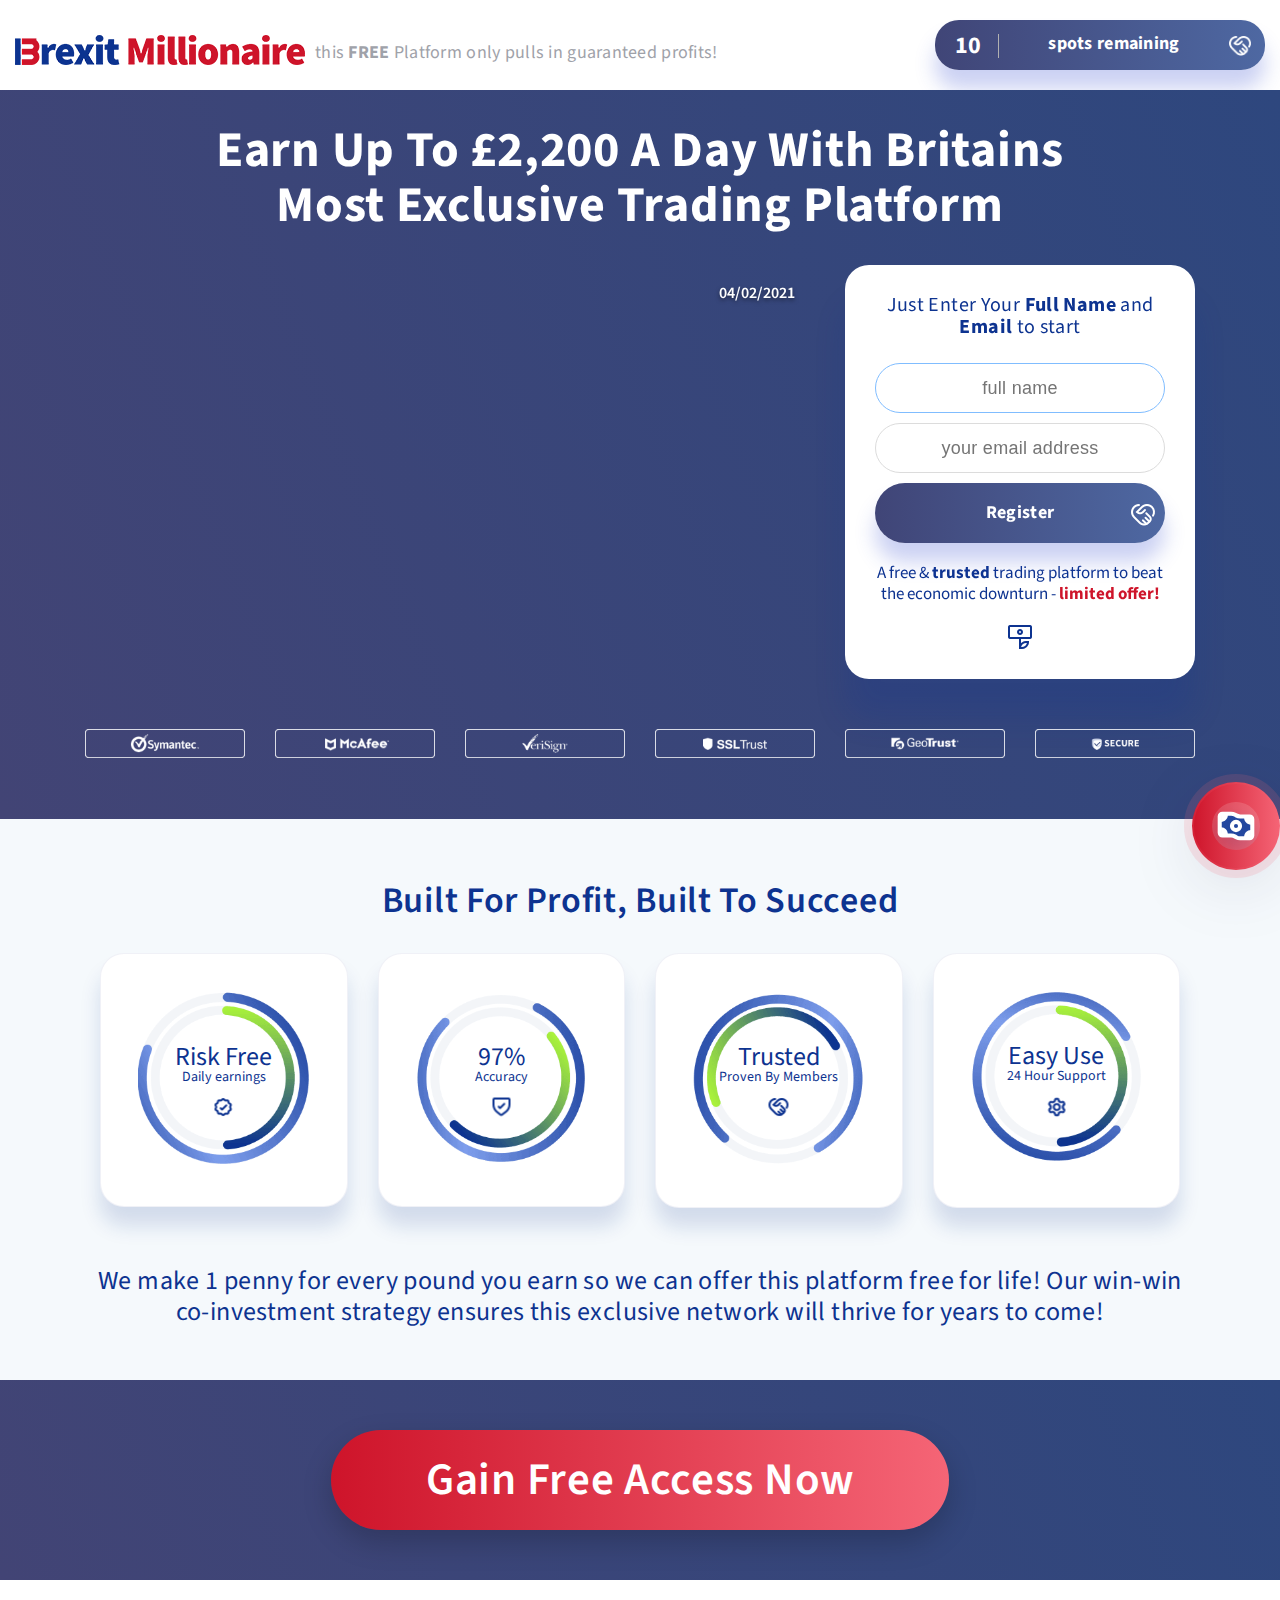
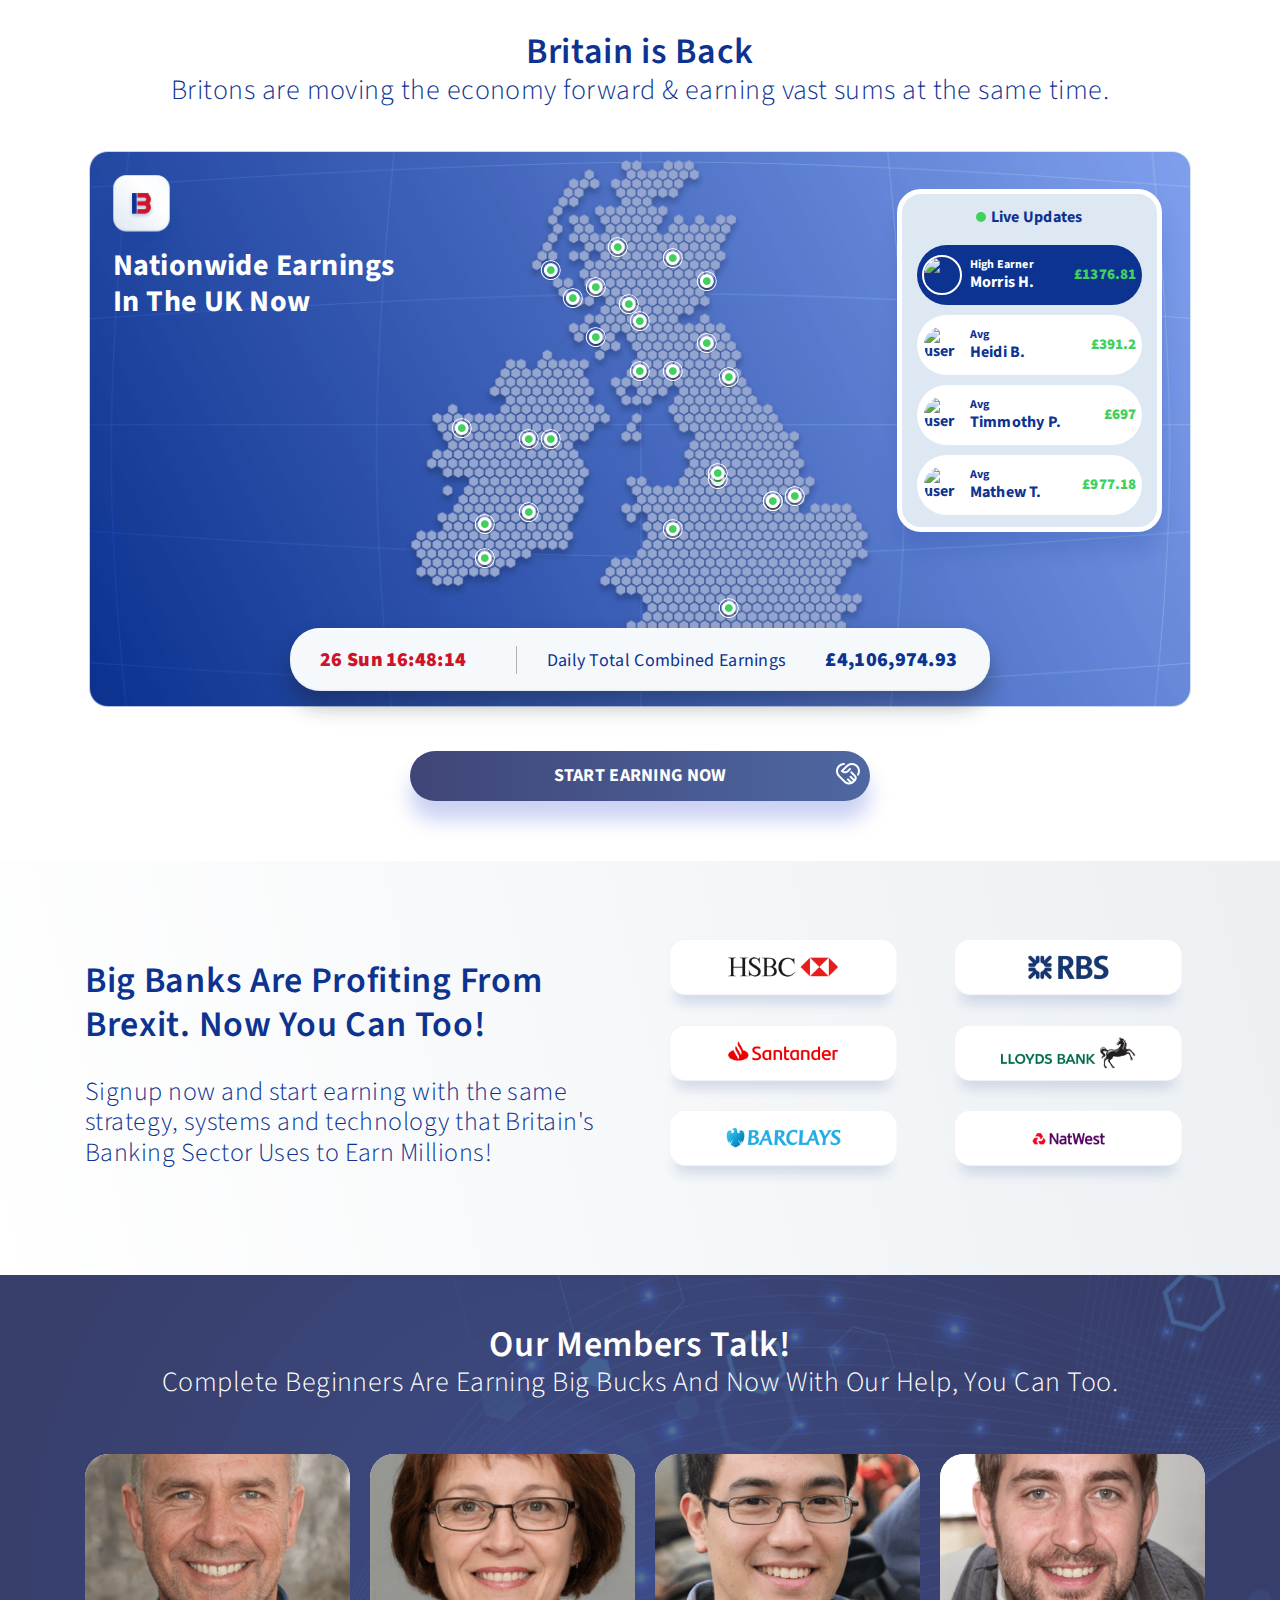
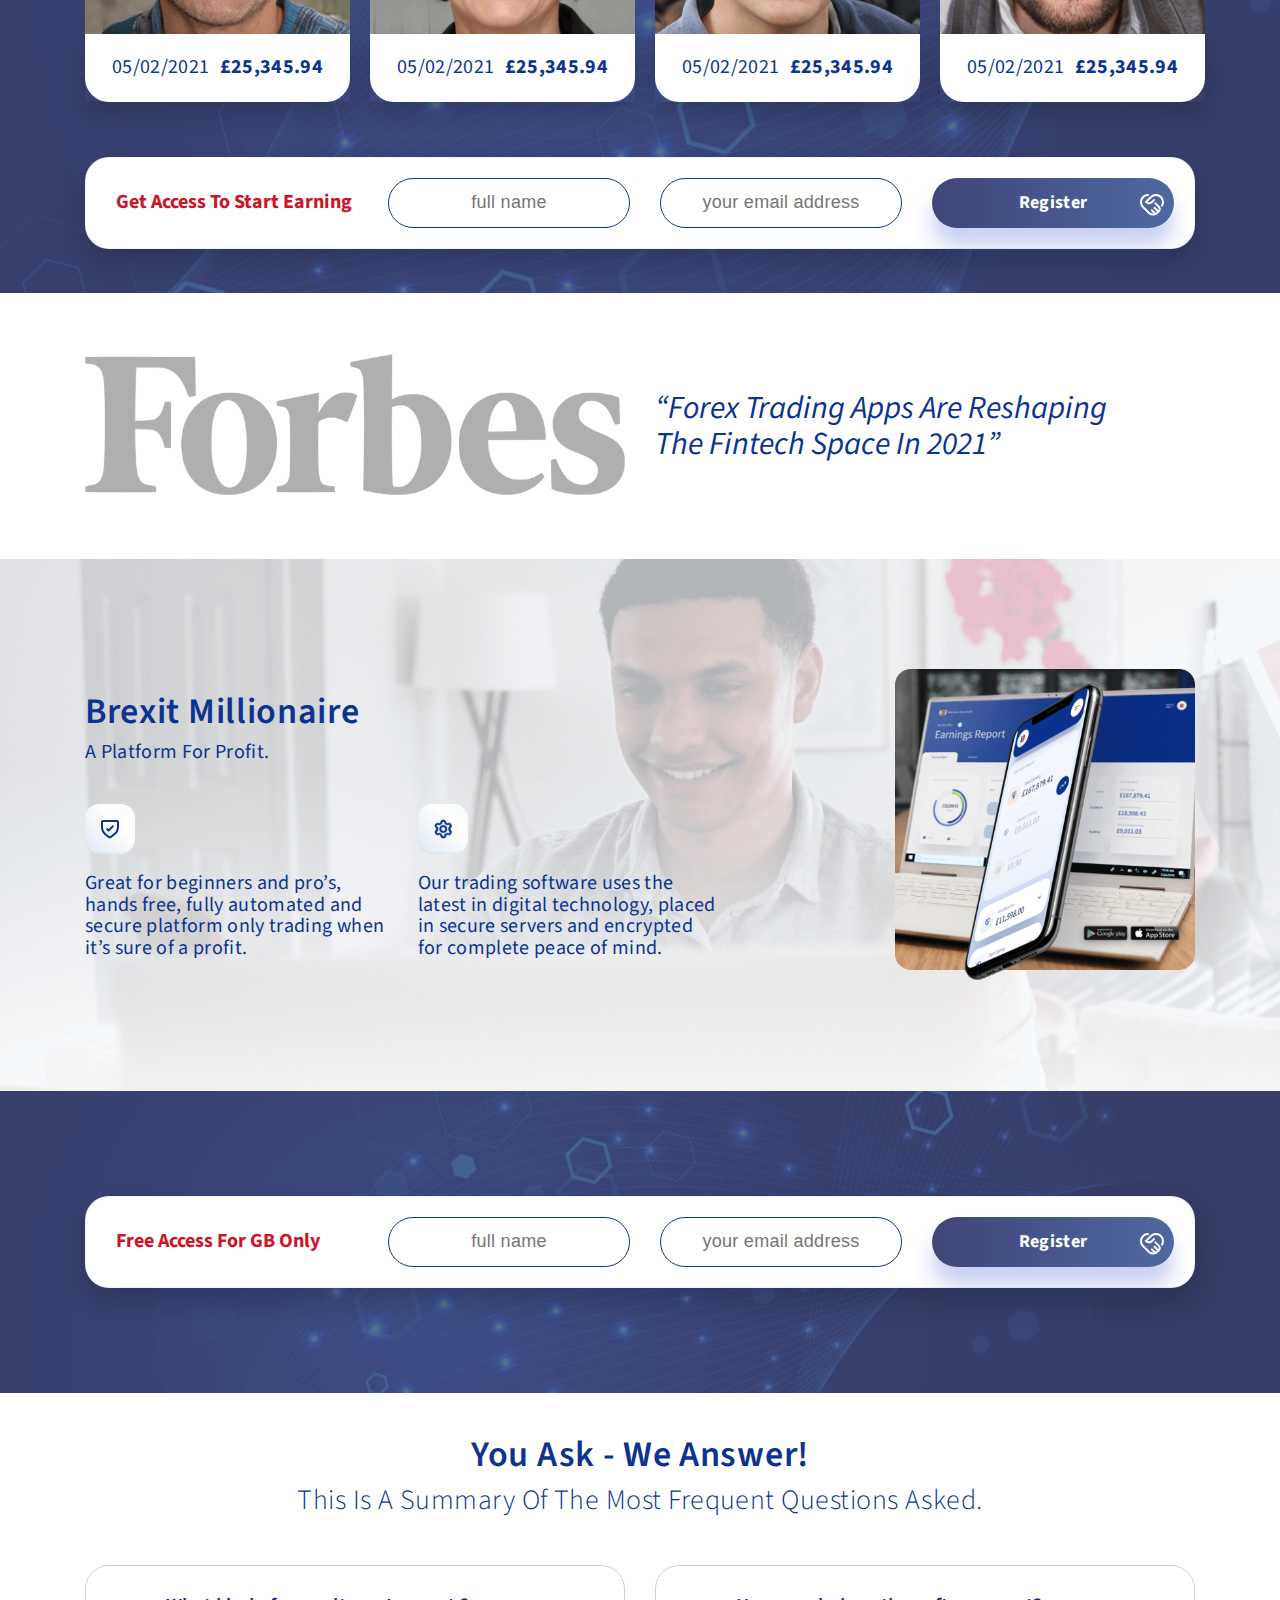
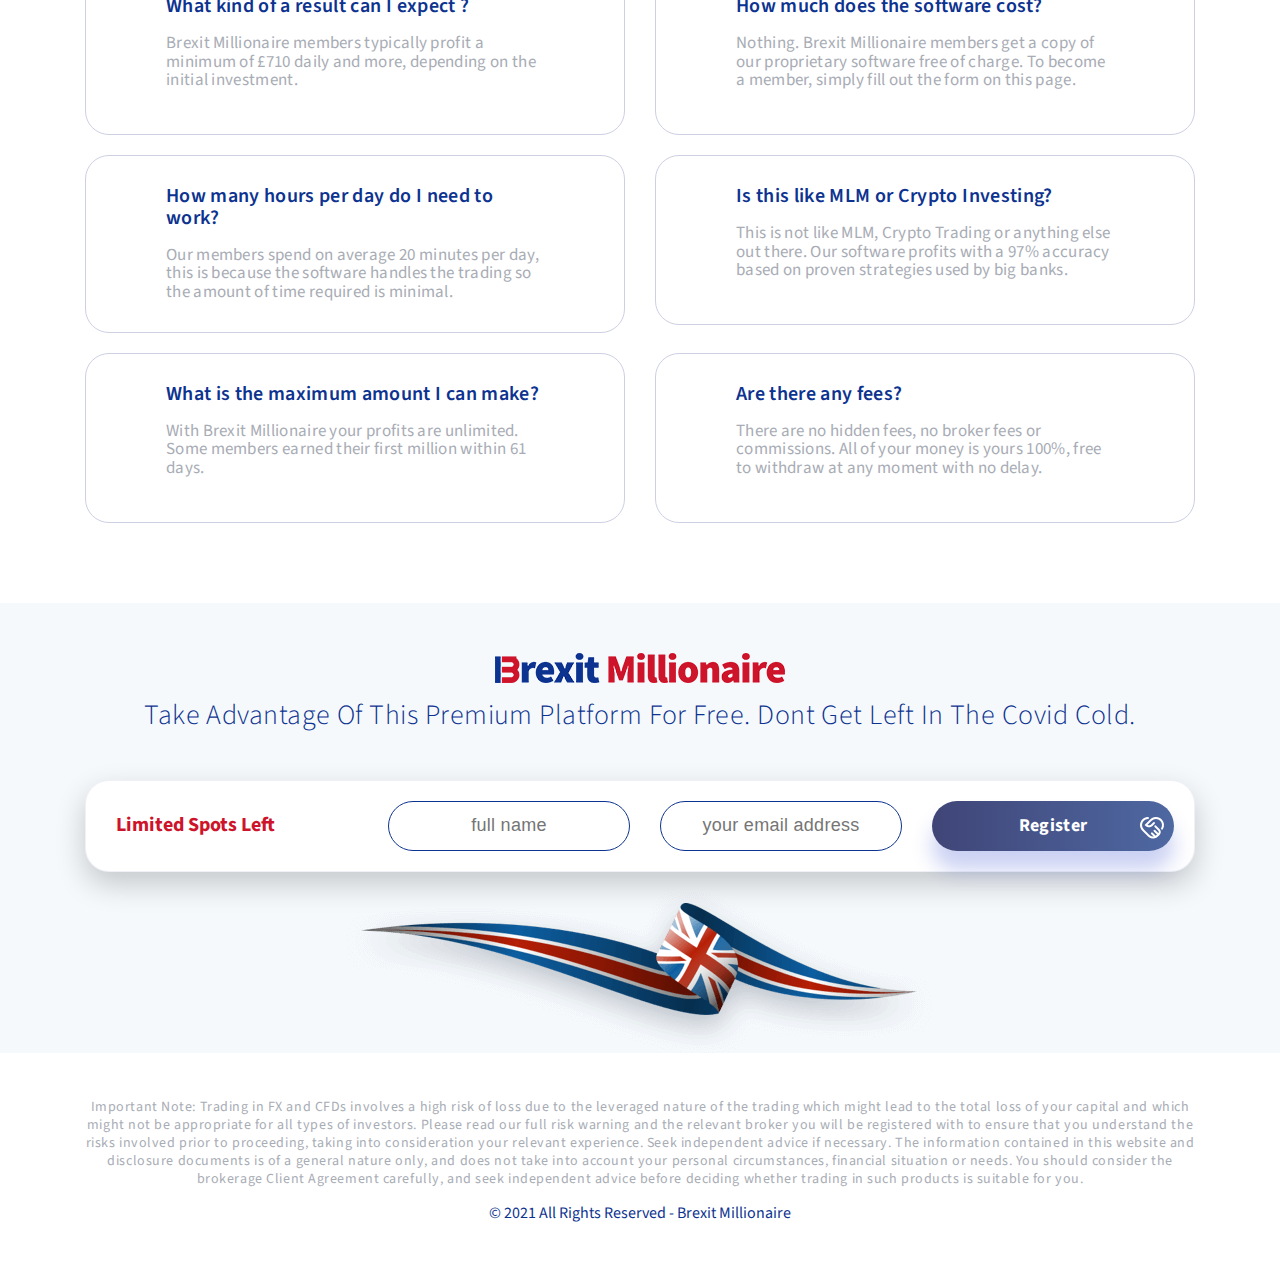
==== commit 673a6289: "Add files via upload" ====
--- a/index.html
+++ b/index.html
@@ -553,7 +553,7 @@
                     <div class="col-12 col-sm-6 col-md-6 col-lg-3">
                         <div class="members__box-content">
                             <div class="user-testimonial">
-                                <div class="testimonial-bg" style="background-image: url(../images/member-1.png);">
+                                <div class="testimonial-bg" style="background-image: url(./images/member-1.png);">
                                     <div class="testimonial-text">
                                         <p class="testimonial-text__title"><b>Perkins T.</b> - Glasgow</p>
                                         <i class="testimonial-text__review">
@@ -574,7 +574,7 @@
                     <div class="col-12 col-sm-6 col-md-6 col-lg-3">
                         <div class="members__box-content">
                             <div class="user-testimonial">
-                                <div class="testimonial-bg" style="background-image: url(../images/member-3.png);">
+                                <div class="testimonial-bg" style="background-image: url(./images/member-3.png);">
                                     <div class="testimonial-text">
                                         <p class="testimonial-text__title"><b>Oliver S.</b> - London</p>
                                         <i class="testimonial-text__review">
@@ -595,7 +595,7 @@
                     <div class="col-12 col-sm-6 col-md-6 col-lg-3">
                         <div class="members__box-content">
                             <div class="user-testimonial">
-                                <div class="testimonial-bg" style="background-image: url(../images/member-2.png);">
+                                <div class="testimonial-bg" style="background-image: url(./images/member-2.png);">
                                     <div class="testimonial-text">
                                         <p class="testimonial-text__title"><b>Rose T.</b> - Manchester</p>
                                         <i class="testimonial-text__review">
@@ -616,7 +616,7 @@
                     <div class="col-12 col-sm-6 col-md-6 col-lg-3">
                         <div class="members__box-content">
                             <div class="user-testimonial">
-                                <div class="testimonial-bg" style="background-image: url(../images/member-4.png);">
+                                <div class="testimonial-bg" style="background-image: url(./images/member-4.png);">
                                     <div class="testimonial-text">
                                         <p class="testimonial-text__title"><b>Kelly R.</b> - Liverpool</p>
                                         <i class="testimonial-text__review">
--- a/css/main.css
+++ b/css/main.css
@@ -3932,4 +3932,24 @@
 .profit-calc .calc-box .calc-range:before {
   background-color: #404577 !important; }
 
-/*# sourceMappingURL=[data-uri] */
+.thanks-page h1 {
+  margin-bottom: 15px; }
+
+.thanks-page h2 {
+  font-size: 32px;
+  color: #fff;
+  margin-bottom: 3rem; }
+
+@media (max-width: 991px) {
+  .thanks-page h2 {
+    font-size: 24px; } }
+
+@media (max-width: 767px) {
+  .thanks-page h2 {
+    font-size: 18px; } }
+
+@media (max-width: 567px) {
+  .thanks-page h2 {
+    font-size: 16px; } }
+
+/*# sourceMappingURL=[data-uri]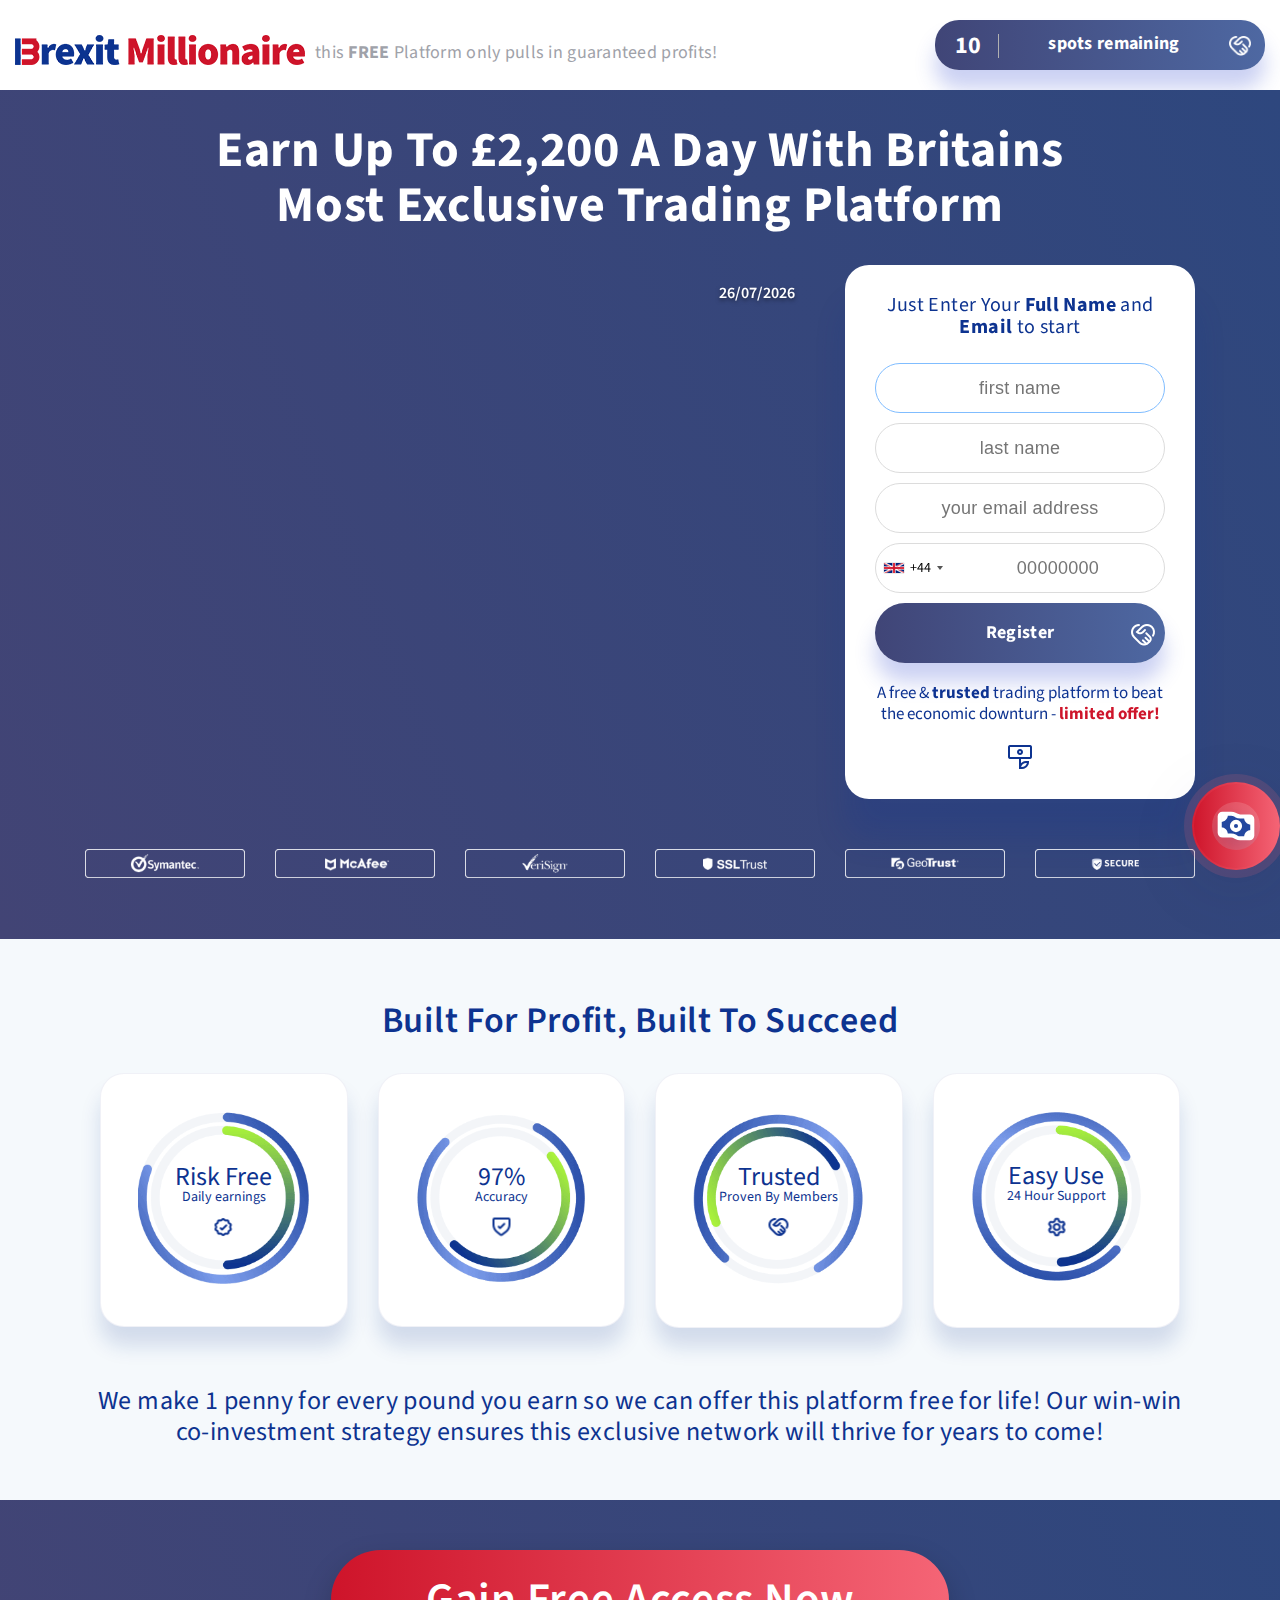
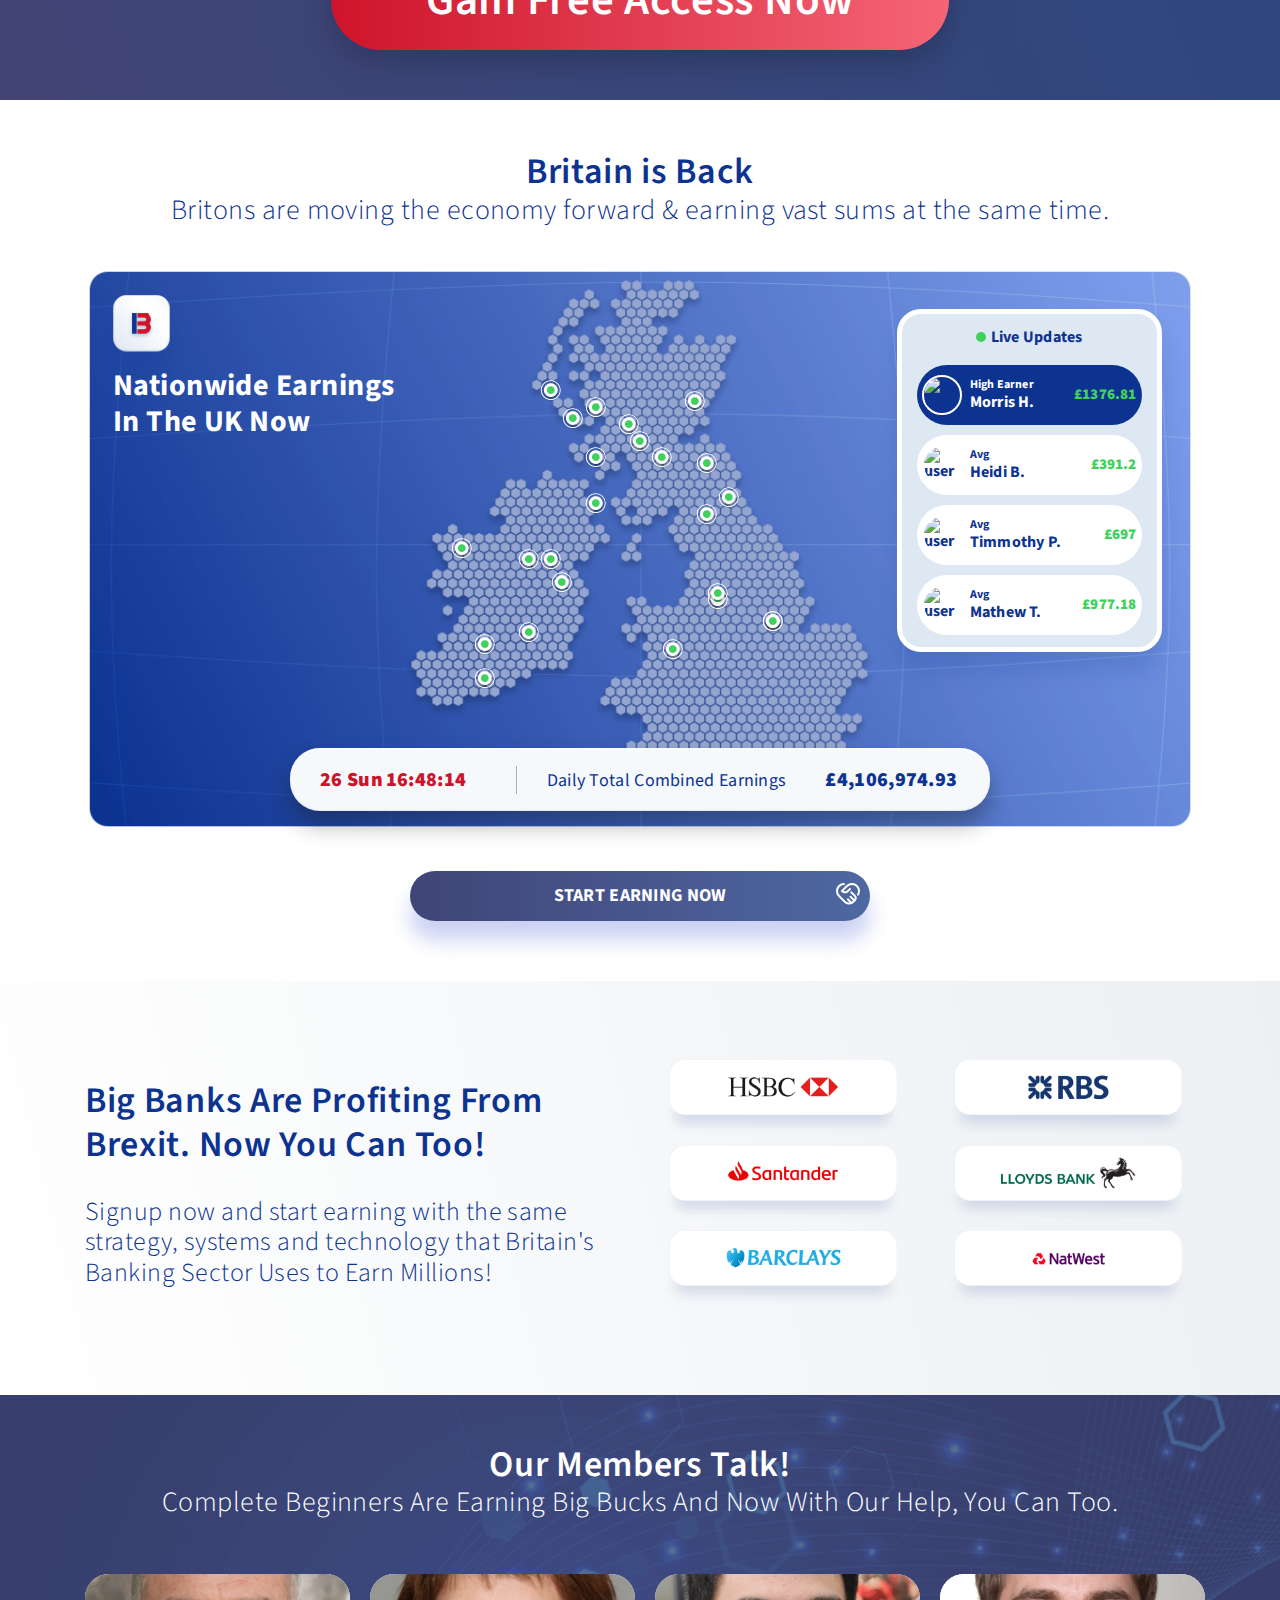
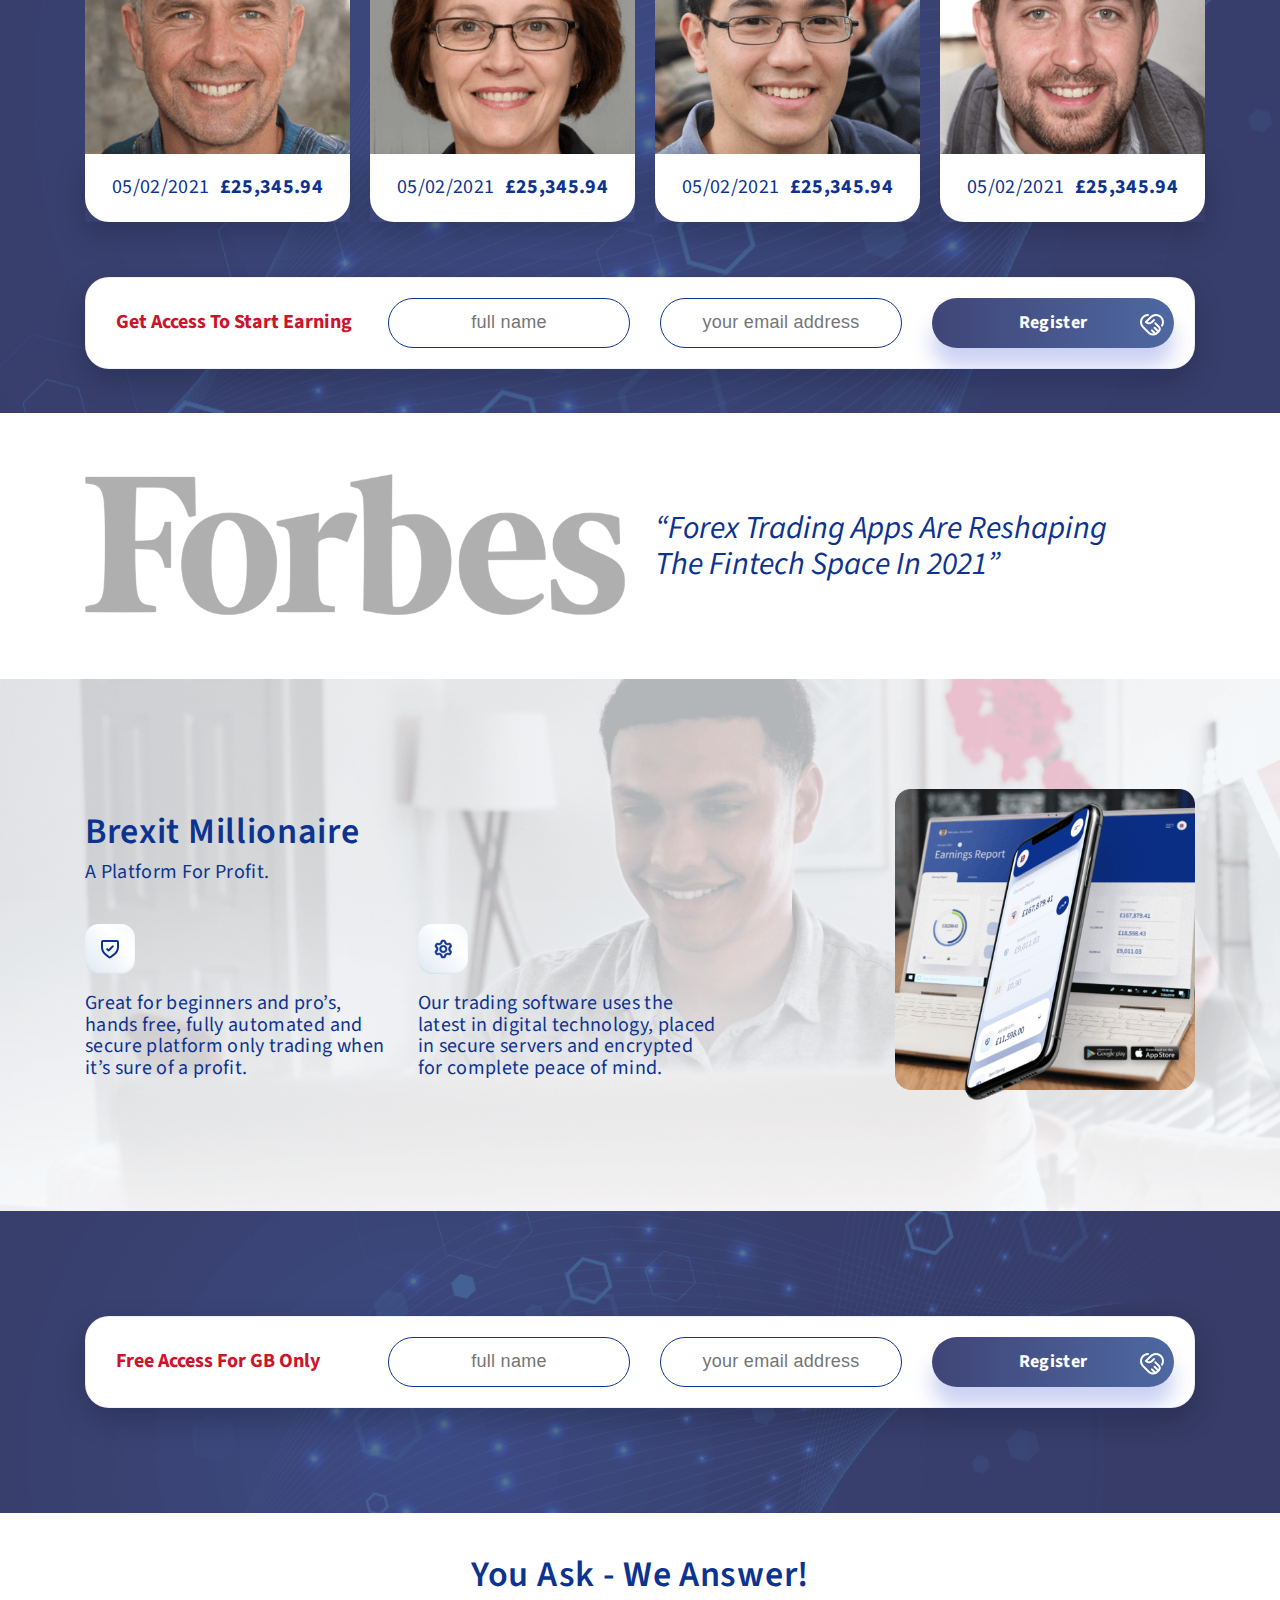
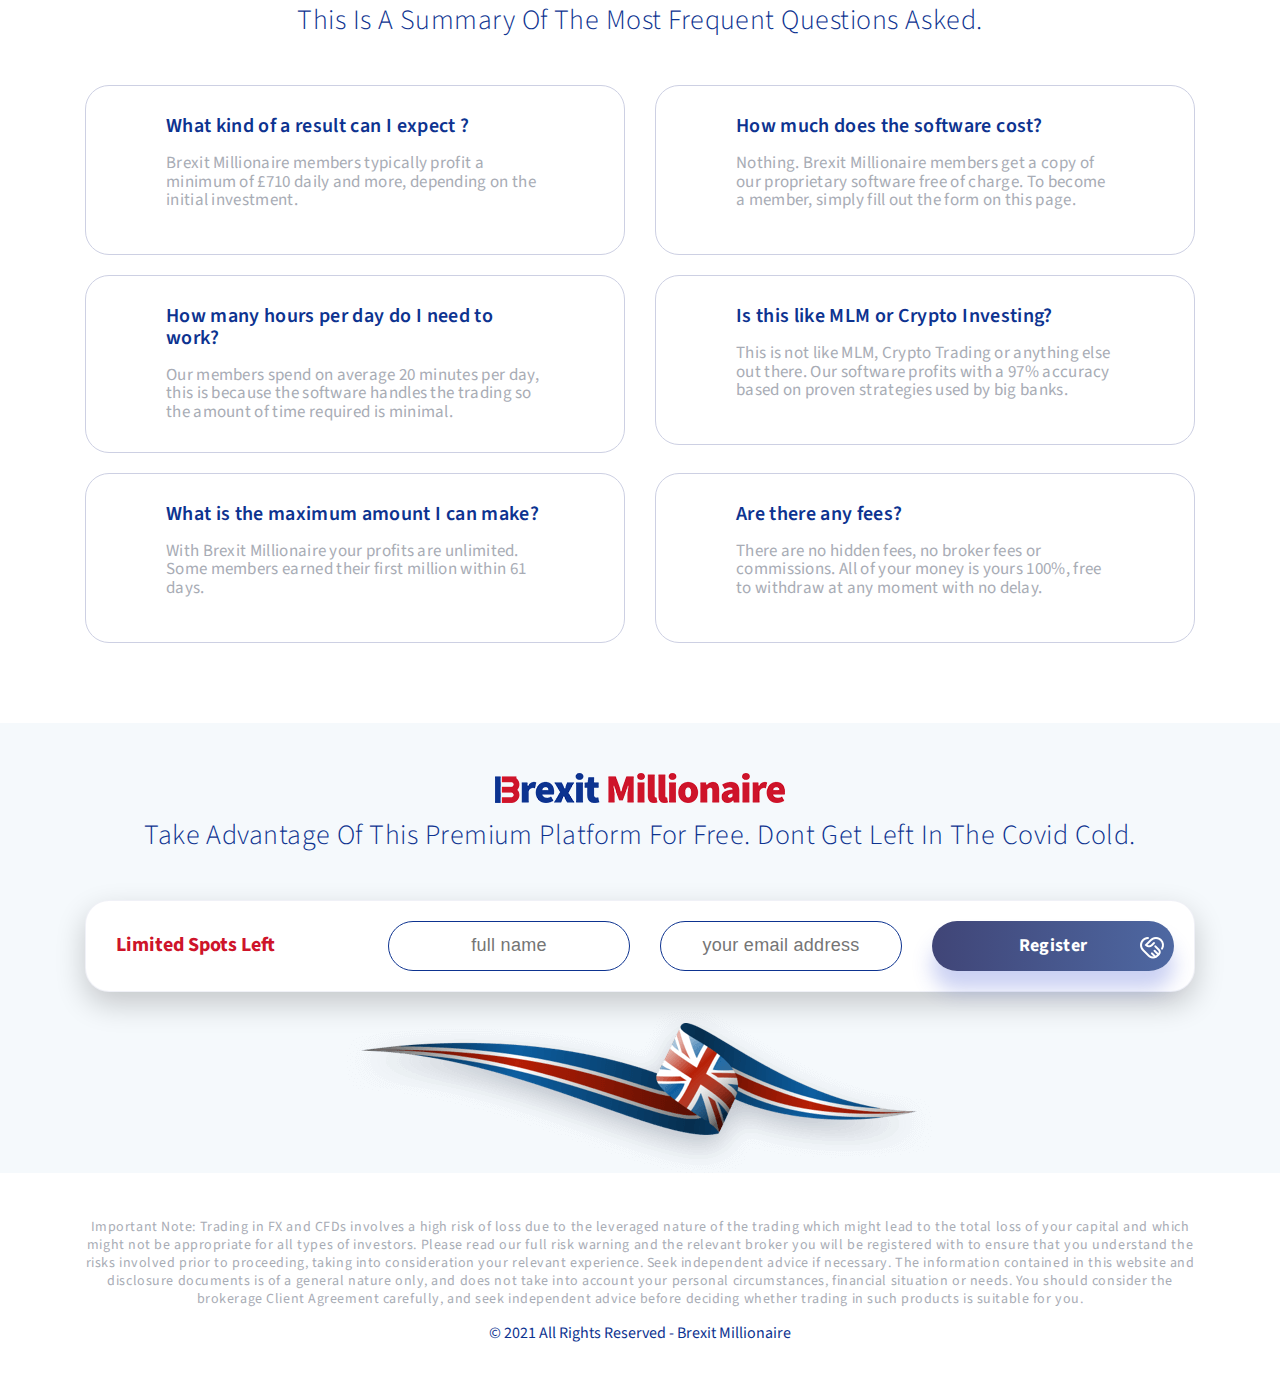
==== commit ef297514: "Add files via upload" ====
--- a/index.html
+++ b/index.html
@@ -50,10 +50,16 @@
                         <div class="banner__form" id="main_form-form">
                             <form action="#">
                                 <div class="form-group">
-                                    <input type="text" class="form-field" autofocus name="full-name" placeholder="Full name" required pattern="[a-zA-Z\s]+">
+                                    <input type="text" class="form-field" autofocus name="first-name" placeholder="First name" required pattern="[a-zA-Z\s]+">
+                                </div>
+                                <div class="form-group">
+                                    <input type="text" class="form-field" autofocus name="last-name" placeholder="Last name" required pattern="[a-zA-Z\s]+">
                                 </div>
                                 <div class="form-group">
                                     <input type="email" class="form-field" name="email" pattern="[A-Za-z0-9._%+-]{1,}@[a-zA-Z0-9._%+-]{1,}([.]{1}[a-zA-Z]{2,}|[.]{1}[a-zA-Z0-9._%+-]{2,}[.]{1}[a-zA-Z]{2,})" placeholder="Your email address" required>
+                                </div>
+                                <div class="form-group">
+                                    <input type="tel" id="phone" class="form-field" placeholder="00000000" pattern="^(?=.*[0-9])[- +()0-9]+$" required>
                                 </div>
                                 <button class="btn btn-register">Register</button>
                             </form>
@@ -978,6 +984,7 @@
 
       <script src="./js/jquery.min.js"></script>
       <script src="./js/calculator.min.js"></script>
+      <script src="./js/intlTelInput-jquery.min.js"></script>
       <script src="./js/main.js"></script>
 
 </body>
--- a/css/main.css
+++ b/css/main.css
@@ -2700,6 +2700,1234 @@
     margin-left: auto !important; } }
 
 /*# sourceMappingURL=bootstrap-grid.min.css.map */
+.iti {
+  position: relative;
+  display: inline-block; }
+
+.iti * {
+  -webkit-box-sizing: border-box;
+          box-sizing: border-box;
+  -moz-box-sizing: border-box; }
+
+.iti__hide {
+  display: none; }
+
+.iti__v-hide {
+  visibility: hidden; }
+
+.iti input, .iti input[type=tel], .iti input[type=text] {
+  position: relative;
+  z-index: 0;
+  margin-top: 0 !important;
+  margin-bottom: 0 !important;
+  padding-right: 36px;
+  margin-right: 0; }
+
+.iti__flag-container {
+  position: absolute;
+  top: 0;
+  bottom: 0;
+  right: 0;
+  padding: 1px; }
+
+.iti__selected-flag {
+  z-index: 1;
+  position: relative;
+  display: -webkit-box;
+  display: -ms-flexbox;
+  display: flex;
+  -webkit-box-align: center;
+      -ms-flex-align: center;
+          align-items: center;
+  height: 100%;
+  padding: 0 6px 0 8px; }
+
+.iti__arrow {
+  margin-left: 6px;
+  width: 0;
+  height: 0;
+  border-left: 3px solid transparent;
+  border-right: 3px solid transparent;
+  border-top: 4px solid #555; }
+
+.iti__arrow--up {
+  border-top: none;
+  border-bottom: 4px solid #555; }
+
+.iti__country-list {
+  position: absolute;
+  z-index: 2;
+  list-style: none;
+  text-align: left;
+  padding: 0;
+  margin: 0 0 0 -1px;
+  -webkit-box-shadow: 1px 1px 4px rgba(0, 0, 0, 0.2);
+          box-shadow: 1px 1px 4px rgba(0, 0, 0, 0.2);
+  background-color: #fff;
+  border: 1px solid #ccc;
+  white-space: nowrap;
+  max-height: 200px;
+  overflow-y: scroll;
+  -webkit-overflow-scrolling: touch; }
+
+.iti__country-list--dropup {
+  bottom: 100%;
+  margin-bottom: -1px; }
+
+@media (max-width: 500px) {
+  .iti__country-list {
+    white-space: normal; } }
+
+.iti__flag-box {
+  display: inline-block;
+  width: 20px; }
+
+.iti__divider {
+  padding-bottom: 5px;
+  margin-bottom: 5px;
+  border-bottom: 1px solid #ccc; }
+
+.iti__country {
+  padding: 5px 10px;
+  outline: 0; }
+
+.iti__dial-code {
+  color: #999; }
+
+.iti__country.iti__highlight {
+  background-color: rgba(0, 0, 0, 0.05); }
+
+.iti__country-name, .iti__dial-code, .iti__flag-box {
+  vertical-align: middle; }
+
+.iti__country-name, .iti__flag-box {
+  margin-right: 6px; }
+
+.iti--allow-dropdown input, .iti--allow-dropdown input[type=tel], .iti--allow-dropdown input[type=text], .iti--separate-dial-code input, .iti--separate-dial-code input[type=tel], .iti--separate-dial-code input[type=text] {
+  padding-right: 6px;
+  padding-left: 52px;
+  margin-left: 0; }
+
+.iti--allow-dropdown .iti__flag-container, .iti--separate-dial-code .iti__flag-container {
+  right: auto;
+  left: 0; }
+
+.iti--allow-dropdown .iti__flag-container:hover {
+  cursor: pointer; }
+
+.iti--allow-dropdown .iti__flag-container:hover .iti__selected-flag {
+  background-color: rgba(0, 0, 0, 0.05); }
+
+.iti--allow-dropdown input[disabled] + .iti__flag-container:hover, .iti--allow-dropdown input[readonly] + .iti__flag-container:hover {
+  cursor: default; }
+
+.iti--allow-dropdown input[disabled] + .iti__flag-container:hover .iti__selected-flag, .iti--allow-dropdown input[readonly] + .iti__flag-container:hover .iti__selected-flag {
+  background-color: transparent; }
+
+.iti--separate-dial-code .iti__selected-flag {
+  background-color: rgba(0, 0, 0, 0.05); }
+
+.iti--separate-dial-code .iti__selected-dial-code {
+  margin-left: 6px; }
+
+.iti--container {
+  position: absolute;
+  top: -1000px;
+  left: -1000px;
+  z-index: 1060;
+  padding: 1px; }
+
+.iti--container:hover {
+  cursor: pointer; }
+
+.iti-mobile .iti--container {
+  top: 30px;
+  bottom: 30px;
+  left: 30px;
+  right: 30px;
+  position: fixed; }
+
+.iti-mobile .iti__country-list {
+  max-height: 100%;
+  width: 100%; }
+
+.iti-mobile .iti__country {
+  padding: 10px 10px;
+  line-height: 1.5em; }
+
+.iti__flag {
+  width: 20px; }
+
+.iti__flag.iti__be {
+  width: 18px; }
+
+.iti__flag.iti__ch {
+  width: 15px; }
+
+.iti__flag.iti__mc {
+  width: 19px; }
+
+.iti__flag.iti__ne {
+  width: 18px; }
+
+.iti__flag.iti__np {
+  width: 13px; }
+
+.iti__flag.iti__va {
+  width: 15px; }
+
+@media (-webkit-min-device-pixel-ratio: 2), (-o-min-device-pixel-ratio: 2/1), (min-resolution: 192dpi) {
+  .iti__flag {
+    background-size: 5652px 15px; } }
+
+.iti__flag.iti__ac {
+  height: 10px;
+  background-position: 0 0; }
+
+.iti__flag.iti__ad {
+  height: 14px;
+  background-position: -22px 0; }
+
+.iti__flag.iti__ae {
+  height: 10px;
+  background-position: -44px 0; }
+
+.iti__flag.iti__af {
+  height: 14px;
+  background-position: -66px 0; }
+
+.iti__flag.iti__ag {
+  height: 14px;
+  background-position: -88px 0; }
+
+.iti__flag.iti__ai {
+  height: 10px;
+  background-position: -110px 0; }
+
+.iti__flag.iti__al {
+  height: 15px;
+  background-position: -132px 0; }
+
+.iti__flag.iti__am {
+  height: 10px;
+  background-position: -154px 0; }
+
+.iti__flag.iti__ao {
+  height: 14px;
+  background-position: -176px 0; }
+
+.iti__flag.iti__aq {
+  height: 14px;
+  background-position: -198px 0; }
+
+.iti__flag.iti__ar {
+  height: 13px;
+  background-position: -220px 0; }
+
+.iti__flag.iti__as {
+  height: 10px;
+  background-position: -242px 0; }
+
+.iti__flag.iti__at {
+  height: 14px;
+  background-position: -264px 0; }
+
+.iti__flag.iti__au {
+  height: 10px;
+  background-position: -286px 0; }
+
+.iti__flag.iti__aw {
+  height: 14px;
+  background-position: -308px 0; }
+
+.iti__flag.iti__ax {
+  height: 13px;
+  background-position: -330px 0; }
+
+.iti__flag.iti__az {
+  height: 10px;
+  background-position: -352px 0; }
+
+.iti__flag.iti__ba {
+  height: 10px;
+  background-position: -374px 0; }
+
+.iti__flag.iti__bb {
+  height: 14px;
+  background-position: -396px 0; }
+
+.iti__flag.iti__bd {
+  height: 12px;
+  background-position: -418px 0; }
+
+.iti__flag.iti__be {
+  height: 15px;
+  background-position: -440px 0; }
+
+.iti__flag.iti__bf {
+  height: 14px;
+  background-position: -460px 0; }
+
+.iti__flag.iti__bg {
+  height: 12px;
+  background-position: -482px 0; }
+
+.iti__flag.iti__bh {
+  height: 12px;
+  background-position: -504px 0; }
+
+.iti__flag.iti__bi {
+  height: 12px;
+  background-position: -526px 0; }
+
+.iti__flag.iti__bj {
+  height: 14px;
+  background-position: -548px 0; }
+
+.iti__flag.iti__bl {
+  height: 14px;
+  background-position: -570px 0; }
+
+.iti__flag.iti__bm {
+  height: 10px;
+  background-position: -592px 0; }
+
+.iti__flag.iti__bn {
+  height: 10px;
+  background-position: -614px 0; }
+
+.iti__flag.iti__bo {
+  height: 14px;
+  background-position: -636px 0; }
+
+.iti__flag.iti__bq {
+  height: 14px;
+  background-position: -658px 0; }
+
+.iti__flag.iti__br {
+  height: 14px;
+  background-position: -680px 0; }
+
+.iti__flag.iti__bs {
+  height: 10px;
+  background-position: -702px 0; }
+
+.iti__flag.iti__bt {
+  height: 14px;
+  background-position: -724px 0; }
+
+.iti__flag.iti__bv {
+  height: 15px;
+  background-position: -746px 0; }
+
+.iti__flag.iti__bw {
+  height: 14px;
+  background-position: -768px 0; }
+
+.iti__flag.iti__by {
+  height: 10px;
+  background-position: -790px 0; }
+
+.iti__flag.iti__bz {
+  height: 14px;
+  background-position: -812px 0; }
+
+.iti__flag.iti__ca {
+  height: 10px;
+  background-position: -834px 0; }
+
+.iti__flag.iti__cc {
+  height: 10px;
+  background-position: -856px 0; }
+
+.iti__flag.iti__cd {
+  height: 15px;
+  background-position: -878px 0; }
+
+.iti__flag.iti__cf {
+  height: 14px;
+  background-position: -900px 0; }
+
+.iti__flag.iti__cg {
+  height: 14px;
+  background-position: -922px 0; }
+
+.iti__flag.iti__ch {
+  height: 15px;
+  background-position: -944px 0; }
+
+.iti__flag.iti__ci {
+  height: 14px;
+  background-position: -961px 0; }
+
+.iti__flag.iti__ck {
+  height: 10px;
+  background-position: -983px 0; }
+
+.iti__flag.iti__cl {
+  height: 14px;
+  background-position: -1005px 0; }
+
+.iti__flag.iti__cm {
+  height: 14px;
+  background-position: -1027px 0; }
+
+.iti__flag.iti__cn {
+  height: 14px;
+  background-position: -1049px 0; }
+
+.iti__flag.iti__co {
+  height: 14px;
+  background-position: -1071px 0; }
+
+.iti__flag.iti__cp {
+  height: 14px;
+  background-position: -1093px 0; }
+
+.iti__flag.iti__cr {
+  height: 12px;
+  background-position: -1115px 0; }
+
+.iti__flag.iti__cu {
+  height: 10px;
+  background-position: -1137px 0; }
+
+.iti__flag.iti__cv {
+  height: 12px;
+  background-position: -1159px 0; }
+
+.iti__flag.iti__cw {
+  height: 14px;
+  background-position: -1181px 0; }
+
+.iti__flag.iti__cx {
+  height: 10px;
+  background-position: -1203px 0; }
+
+.iti__flag.iti__cy {
+  height: 14px;
+  background-position: -1225px 0; }
+
+.iti__flag.iti__cz {
+  height: 14px;
+  background-position: -1247px 0; }
+
+.iti__flag.iti__de {
+  height: 12px;
+  background-position: -1269px 0; }
+
+.iti__flag.iti__dg {
+  height: 10px;
+  background-position: -1291px 0; }
+
+.iti__flag.iti__dj {
+  height: 14px;
+  background-position: -1313px 0; }
+
+.iti__flag.iti__dk {
+  height: 15px;
+  background-position: -1335px 0; }
+
+.iti__flag.iti__dm {
+  height: 10px;
+  background-position: -1357px 0; }
+
+.iti__flag.iti__do {
+  height: 14px;
+  background-position: -1379px 0; }
+
+.iti__flag.iti__dz {
+  height: 14px;
+  background-position: -1401px 0; }
+
+.iti__flag.iti__ea {
+  height: 14px;
+  background-position: -1423px 0; }
+
+.iti__flag.iti__ec {
+  height: 14px;
+  background-position: -1445px 0; }
+
+.iti__flag.iti__ee {
+  height: 13px;
+  background-position: -1467px 0; }
+
+.iti__flag.iti__eg {
+  height: 14px;
+  background-position: -1489px 0; }
+
+.iti__flag.iti__eh {
+  height: 10px;
+  background-position: -1511px 0; }
+
+.iti__flag.iti__er {
+  height: 10px;
+  background-position: -1533px 0; }
+
+.iti__flag.iti__es {
+  height: 14px;
+  background-position: -1555px 0; }
+
+.iti__flag.iti__et {
+  height: 10px;
+  background-position: -1577px 0; }
+
+.iti__flag.iti__eu {
+  height: 14px;
+  background-position: -1599px 0; }
+
+.iti__flag.iti__fi {
+  height: 12px;
+  background-position: -1621px 0; }
+
+.iti__flag.iti__fj {
+  height: 10px;
+  background-position: -1643px 0; }
+
+.iti__flag.iti__fk {
+  height: 10px;
+  background-position: -1665px 0; }
+
+.iti__flag.iti__fm {
+  height: 11px;
+  background-position: -1687px 0; }
+
+.iti__flag.iti__fo {
+  height: 15px;
+  background-position: -1709px 0; }
+
+.iti__flag.iti__fr {
+  height: 14px;
+  background-position: -1731px 0; }
+
+.iti__flag.iti__ga {
+  height: 15px;
+  background-position: -1753px 0; }
+
+.iti__flag.iti__gb {
+  height: 10px;
+  background-position: -1775px 0; }
+
+.iti__flag.iti__gd {
+  height: 12px;
+  background-position: -1797px 0; }
+
+.iti__flag.iti__ge {
+  height: 14px;
+  background-position: -1819px 0; }
+
+.iti__flag.iti__gf {
+  height: 14px;
+  background-position: -1841px 0; }
+
+.iti__flag.iti__gg {
+  height: 14px;
+  background-position: -1863px 0; }
+
+.iti__flag.iti__gh {
+  height: 14px;
+  background-position: -1885px 0; }
+
+.iti__flag.iti__gi {
+  height: 10px;
+  background-position: -1907px 0; }
+
+.iti__flag.iti__gl {
+  height: 14px;
+  background-position: -1929px 0; }
+
+.iti__flag.iti__gm {
+  height: 14px;
+  background-position: -1951px 0; }
+
+.iti__flag.iti__gn {
+  height: 14px;
+  background-position: -1973px 0; }
+
+.iti__flag.iti__gp {
+  height: 14px;
+  background-position: -1995px 0; }
+
+.iti__flag.iti__gq {
+  height: 14px;
+  background-position: -2017px 0; }
+
+.iti__flag.iti__gr {
+  height: 14px;
+  background-position: -2039px 0; }
+
+.iti__flag.iti__gs {
+  height: 10px;
+  background-position: -2061px 0; }
+
+.iti__flag.iti__gt {
+  height: 13px;
+  background-position: -2083px 0; }
+
+.iti__flag.iti__gu {
+  height: 11px;
+  background-position: -2105px 0; }
+
+.iti__flag.iti__gw {
+  height: 10px;
+  background-position: -2127px 0; }
+
+.iti__flag.iti__gy {
+  height: 12px;
+  background-position: -2149px 0; }
+
+.iti__flag.iti__hk {
+  height: 14px;
+  background-position: -2171px 0; }
+
+.iti__flag.iti__hm {
+  height: 10px;
+  background-position: -2193px 0; }
+
+.iti__flag.iti__hn {
+  height: 10px;
+  background-position: -2215px 0; }
+
+.iti__flag.iti__hr {
+  height: 10px;
+  background-position: -2237px 0; }
+
+.iti__flag.iti__ht {
+  height: 12px;
+  background-position: -2259px 0; }
+
+.iti__flag.iti__hu {
+  height: 10px;
+  background-position: -2281px 0; }
+
+.iti__flag.iti__ic {
+  height: 14px;
+  background-position: -2303px 0; }
+
+.iti__flag.iti__id {
+  height: 14px;
+  background-position: -2325px 0; }
+
+.iti__flag.iti__ie {
+  height: 10px;
+  background-position: -2347px 0; }
+
+.iti__flag.iti__il {
+  height: 15px;
+  background-position: -2369px 0; }
+
+.iti__flag.iti__im {
+  height: 10px;
+  background-position: -2391px 0; }
+
+.iti__flag.iti__in {
+  height: 14px;
+  background-position: -2413px 0; }
+
+.iti__flag.iti__io {
+  height: 10px;
+  background-position: -2435px 0; }
+
+.iti__flag.iti__iq {
+  height: 14px;
+  background-position: -2457px 0; }
+
+.iti__flag.iti__ir {
+  height: 12px;
+  background-position: -2479px 0; }
+
+.iti__flag.iti__is {
+  height: 15px;
+  background-position: -2501px 0; }
+
+.iti__flag.iti__it {
+  height: 14px;
+  background-position: -2523px 0; }
+
+.iti__flag.iti__je {
+  height: 12px;
+  background-position: -2545px 0; }
+
+.iti__flag.iti__jm {
+  height: 10px;
+  background-position: -2567px 0; }
+
+.iti__flag.iti__jo {
+  height: 10px;
+  background-position: -2589px 0; }
+
+.iti__flag.iti__jp {
+  height: 14px;
+  background-position: -2611px 0; }
+
+.iti__flag.iti__ke {
+  height: 14px;
+  background-position: -2633px 0; }
+
+.iti__flag.iti__kg {
+  height: 12px;
+  background-position: -2655px 0; }
+
+.iti__flag.iti__kh {
+  height: 13px;
+  background-position: -2677px 0; }
+
+.iti__flag.iti__ki {
+  height: 10px;
+  background-position: -2699px 0; }
+
+.iti__flag.iti__km {
+  height: 12px;
+  background-position: -2721px 0; }
+
+.iti__flag.iti__kn {
+  height: 14px;
+  background-position: -2743px 0; }
+
+.iti__flag.iti__kp {
+  height: 10px;
+  background-position: -2765px 0; }
+
+.iti__flag.iti__kr {
+  height: 14px;
+  background-position: -2787px 0; }
+
+.iti__flag.iti__kw {
+  height: 10px;
+  background-position: -2809px 0; }
+
+.iti__flag.iti__ky {
+  height: 10px;
+  background-position: -2831px 0; }
+
+.iti__flag.iti__kz {
+  height: 10px;
+  background-position: -2853px 0; }
+
+.iti__flag.iti__la {
+  height: 14px;
+  background-position: -2875px 0; }
+
+.iti__flag.iti__lb {
+  height: 14px;
+  background-position: -2897px 0; }
+
+.iti__flag.iti__lc {
+  height: 10px;
+  background-position: -2919px 0; }
+
+.iti__flag.iti__li {
+  height: 12px;
+  background-position: -2941px 0; }
+
+.iti__flag.iti__lk {
+  height: 10px;
+  background-position: -2963px 0; }
+
+.iti__flag.iti__lr {
+  height: 11px;
+  background-position: -2985px 0; }
+
+.iti__flag.iti__ls {
+  height: 14px;
+  background-position: -3007px 0; }
+
+.iti__flag.iti__lt {
+  height: 12px;
+  background-position: -3029px 0; }
+
+.iti__flag.iti__lu {
+  height: 12px;
+  background-position: -3051px 0; }
+
+.iti__flag.iti__lv {
+  height: 10px;
+  background-position: -3073px 0; }
+
+.iti__flag.iti__ly {
+  height: 10px;
+  background-position: -3095px 0; }
+
+.iti__flag.iti__ma {
+  height: 14px;
+  background-position: -3117px 0; }
+
+.iti__flag.iti__mc {
+  height: 15px;
+  background-position: -3139px 0; }
+
+.iti__flag.iti__md {
+  height: 10px;
+  background-position: -3160px 0; }
+
+.iti__flag.iti__me {
+  height: 10px;
+  background-position: -3182px 0; }
+
+.iti__flag.iti__mf {
+  height: 14px;
+  background-position: -3204px 0; }
+
+.iti__flag.iti__mg {
+  height: 14px;
+  background-position: -3226px 0; }
+
+.iti__flag.iti__mh {
+  height: 11px;
+  background-position: -3248px 0; }
+
+.iti__flag.iti__mk {
+  height: 10px;
+  background-position: -3270px 0; }
+
+.iti__flag.iti__ml {
+  height: 14px;
+  background-position: -3292px 0; }
+
+.iti__flag.iti__mm {
+  height: 14px;
+  background-position: -3314px 0; }
+
+.iti__flag.iti__mn {
+  height: 10px;
+  background-position: -3336px 0; }
+
+.iti__flag.iti__mo {
+  height: 14px;
+  background-position: -3358px 0; }
+
+.iti__flag.iti__mp {
+  height: 10px;
+  background-position: -3380px 0; }
+
+.iti__flag.iti__mq {
+  height: 14px;
+  background-position: -3402px 0; }
+
+.iti__flag.iti__mr {
+  height: 14px;
+  background-position: -3424px 0; }
+
+.iti__flag.iti__ms {
+  height: 10px;
+  background-position: -3446px 0; }
+
+.iti__flag.iti__mt {
+  height: 14px;
+  background-position: -3468px 0; }
+
+.iti__flag.iti__mu {
+  height: 14px;
+  background-position: -3490px 0; }
+
+.iti__flag.iti__mv {
+  height: 14px;
+  background-position: -3512px 0; }
+
+.iti__flag.iti__mw {
+  height: 14px;
+  background-position: -3534px 0; }
+
+.iti__flag.iti__mx {
+  height: 12px;
+  background-position: -3556px 0; }
+
+.iti__flag.iti__my {
+  height: 10px;
+  background-position: -3578px 0; }
+
+.iti__flag.iti__mz {
+  height: 14px;
+  background-position: -3600px 0; }
+
+.iti__flag.iti__na {
+  height: 14px;
+  background-position: -3622px 0; }
+
+.iti__flag.iti__nc {
+  height: 10px;
+  background-position: -3644px 0; }
+
+.iti__flag.iti__ne {
+  height: 15px;
+  background-position: -3666px 0; }
+
+.iti__flag.iti__nf {
+  height: 10px;
+  background-position: -3686px 0; }
+
+.iti__flag.iti__ng {
+  height: 10px;
+  background-position: -3708px 0; }
+
+.iti__flag.iti__ni {
+  height: 12px;
+  background-position: -3730px 0; }
+
+.iti__flag.iti__nl {
+  height: 14px;
+  background-position: -3752px 0; }
+
+.iti__flag.iti__no {
+  height: 15px;
+  background-position: -3774px 0; }
+
+.iti__flag.iti__np {
+  height: 15px;
+  background-position: -3796px 0; }
+
+.iti__flag.iti__nr {
+  height: 10px;
+  background-position: -3811px 0; }
+
+.iti__flag.iti__nu {
+  height: 10px;
+  background-position: -3833px 0; }
+
+.iti__flag.iti__nz {
+  height: 10px;
+  background-position: -3855px 0; }
+
+.iti__flag.iti__om {
+  height: 10px;
+  background-position: -3877px 0; }
+
+.iti__flag.iti__pa {
+  height: 14px;
+  background-position: -3899px 0; }
+
+.iti__flag.iti__pe {
+  height: 14px;
+  background-position: -3921px 0; }
+
+.iti__flag.iti__pf {
+  height: 14px;
+  background-position: -3943px 0; }
+
+.iti__flag.iti__pg {
+  height: 15px;
+  background-position: -3965px 0; }
+
+.iti__flag.iti__ph {
+  height: 10px;
+  background-position: -3987px 0; }
+
+.iti__flag.iti__pk {
+  height: 14px;
+  background-position: -4009px 0; }
+
+.iti__flag.iti__pl {
+  height: 13px;
+  background-position: -4031px 0; }
+
+.iti__flag.iti__pm {
+  height: 14px;
+  background-position: -4053px 0; }
+
+.iti__flag.iti__pn {
+  height: 10px;
+  background-position: -4075px 0; }
+
+.iti__flag.iti__pr {
+  height: 14px;
+  background-position: -4097px 0; }
+
+.iti__flag.iti__ps {
+  height: 10px;
+  background-position: -4119px 0; }
+
+.iti__flag.iti__pt {
+  height: 14px;
+  background-position: -4141px 0; }
+
+.iti__flag.iti__pw {
+  height: 13px;
+  background-position: -4163px 0; }
+
+.iti__flag.iti__py {
+  height: 11px;
+  background-position: -4185px 0; }
+
+.iti__flag.iti__qa {
+  height: 8px;
+  background-position: -4207px 0; }
+
+.iti__flag.iti__re {
+  height: 14px;
+  background-position: -4229px 0; }
+
+.iti__flag.iti__ro {
+  height: 14px;
+  background-position: -4251px 0; }
+
+.iti__flag.iti__rs {
+  height: 14px;
+  background-position: -4273px 0; }
+
+.iti__flag.iti__ru {
+  height: 14px;
+  background-position: -4295px 0; }
+
+.iti__flag.iti__rw {
+  height: 14px;
+  background-position: -4317px 0; }
+
+.iti__flag.iti__sa {
+  height: 14px;
+  background-position: -4339px 0; }
+
+.iti__flag.iti__sb {
+  height: 10px;
+  background-position: -4361px 0; }
+
+.iti__flag.iti__sc {
+  height: 10px;
+  background-position: -4383px 0; }
+
+.iti__flag.iti__sd {
+  height: 10px;
+  background-position: -4405px 0; }
+
+.iti__flag.iti__se {
+  height: 13px;
+  background-position: -4427px 0; }
+
+.iti__flag.iti__sg {
+  height: 14px;
+  background-position: -4449px 0; }
+
+.iti__flag.iti__sh {
+  height: 10px;
+  background-position: -4471px 0; }
+
+.iti__flag.iti__si {
+  height: 10px;
+  background-position: -4493px 0; }
+
+.iti__flag.iti__sj {
+  height: 15px;
+  background-position: -4515px 0; }
+
+.iti__flag.iti__sk {
+  height: 14px;
+  background-position: -4537px 0; }
+
+.iti__flag.iti__sl {
+  height: 14px;
+  background-position: -4559px 0; }
+
+.iti__flag.iti__sm {
+  height: 15px;
+  background-position: -4581px 0; }
+
+.iti__flag.iti__sn {
+  height: 14px;
+  background-position: -4603px 0; }
+
+.iti__flag.iti__so {
+  height: 14px;
+  background-position: -4625px 0; }
+
+.iti__flag.iti__sr {
+  height: 14px;
+  background-position: -4647px 0; }
+
+.iti__flag.iti__ss {
+  height: 10px;
+  background-position: -4669px 0; }
+
+.iti__flag.iti__st {
+  height: 10px;
+  background-position: -4691px 0; }
+
+.iti__flag.iti__sv {
+  height: 12px;
+  background-position: -4713px 0; }
+
+.iti__flag.iti__sx {
+  height: 14px;
+  background-position: -4735px 0; }
+
+.iti__flag.iti__sy {
+  height: 14px;
+  background-position: -4757px 0; }
+
+.iti__flag.iti__sz {
+  height: 14px;
+  background-position: -4779px 0; }
+
+.iti__flag.iti__ta {
+  height: 10px;
+  background-position: -4801px 0; }
+
+.iti__flag.iti__tc {
+  height: 10px;
+  background-position: -4823px 0; }
+
+.iti__flag.iti__td {
+  height: 14px;
+  background-position: -4845px 0; }
+
+.iti__flag.iti__tf {
+  height: 14px;
+  background-position: -4867px 0; }
+
+.iti__flag.iti__tg {
+  height: 13px;
+  background-position: -4889px 0; }
+
+.iti__flag.iti__th {
+  height: 14px;
+  background-position: -4911px 0; }
+
+.iti__flag.iti__tj {
+  height: 10px;
+  background-position: -4933px 0; }
+
+.iti__flag.iti__tk {
+  height: 10px;
+  background-position: -4955px 0; }
+
+.iti__flag.iti__tl {
+  height: 10px;
+  background-position: -4977px 0; }
+
+.iti__flag.iti__tm {
+  height: 14px;
+  background-position: -4999px 0; }
+
+.iti__flag.iti__tn {
+  height: 14px;
+  background-position: -5021px 0; }
+
+.iti__flag.iti__to {
+  height: 10px;
+  background-position: -5043px 0; }
+
+.iti__flag.iti__tr {
+  height: 14px;
+  background-position: -5065px 0; }
+
+.iti__flag.iti__tt {
+  height: 12px;
+  background-position: -5087px 0; }
+
+.iti__flag.iti__tv {
+  height: 10px;
+  background-position: -5109px 0; }
+
+.iti__flag.iti__tw {
+  height: 14px;
+  background-position: -5131px 0; }
+
+.iti__flag.iti__tz {
+  height: 14px;
+  background-position: -5153px 0; }
+
+.iti__flag.iti__ua {
+  height: 14px;
+  background-position: -5175px 0; }
+
+.iti__flag.iti__ug {
+  height: 14px;
+  background-position: -5197px 0; }
+
+.iti__flag.iti__um {
+  height: 11px;
+  background-position: -5219px 0; }
+
+.iti__flag.iti__un {
+  height: 14px;
+  background-position: -5241px 0; }
+
+.iti__flag.iti__us {
+  height: 11px;
+  background-position: -5263px 0; }
+
+.iti__flag.iti__uy {
+  height: 14px;
+  background-position: -5285px 0; }
+
+.iti__flag.iti__uz {
+  height: 10px;
+  background-position: -5307px 0; }
+
+.iti__flag.iti__va {
+  height: 15px;
+  background-position: -5329px 0; }
+
+.iti__flag.iti__vc {
+  height: 14px;
+  background-position: -5346px 0; }
+
+.iti__flag.iti__ve {
+  height: 14px;
+  background-position: -5368px 0; }
+
+.iti__flag.iti__vg {
+  height: 10px;
+  background-position: -5390px 0; }
+
+.iti__flag.iti__vi {
+  height: 14px;
+  background-position: -5412px 0; }
+
+.iti__flag.iti__vn {
+  height: 14px;
+  background-position: -5434px 0; }
+
+.iti__flag.iti__vu {
+  height: 12px;
+  background-position: -5456px 0; }
+
+.iti__flag.iti__wf {
+  height: 14px;
+  background-position: -5478px 0; }
+
+.iti__flag.iti__ws {
+  height: 10px;
+  background-position: -5500px 0; }
+
+.iti__flag.iti__xk {
+  height: 15px;
+  background-position: -5522px 0; }
+
+.iti__flag.iti__ye {
+  height: 14px;
+  background-position: -5544px 0; }
+
+.iti__flag.iti__yt {
+  height: 14px;
+  background-position: -5566px 0; }
+
+.iti__flag.iti__za {
+  height: 14px;
+  background-position: -5588px 0; }
+
+.iti__flag.iti__zm {
+  height: 14px;
+  background-position: -5610px 0; }
+
+.iti__flag.iti__zw {
+  height: 10px;
+  background-position: -5632px 0; }
+
+.iti__flag {
+  height: 15px;
+  -webkit-box-shadow: 0 0 1px 0 #888;
+          box-shadow: 0 0 1px 0 #888;
+  background-image: url(../img/flags.png);
+  background-repeat: no-repeat;
+  background-color: #dbdbdb;
+  background-position: 20px 0; }
+
+@media (-webkit-min-device-pixel-ratio: 2), (-o-min-device-pixel-ratio: 2/1), (min-resolution: 192dpi) {
+  .iti__flag {
+    background-image: url(../img/flags@2x.png); } }
+
+.iti__flag.iti__np {
+  background-color: transparent; }
+
 * {
   margin: 0;
   padding: 0;
@@ -2895,6 +4123,29 @@
 
 .w-100 {
   width: 100% !important; }
+
+.iti__flag {
+  background-image: url("../images/flags.png"); }
+
+@media (-webkit-min-device-pixel-ratio: 2), (-o-min-device-pixel-ratio: 2/1), (min-resolution: 192dpi) {
+  .iti__flag {
+    background-image: url("../images/flags@2x.png"); } }
+
+.iti {
+  width: 100%; }
+
+.iti--separate-dial-code .iti__selected-flag {
+  background: transparent; }
+
+@media (max-width: 991px) {
+  #video.is-sticky {
+    position: absolute !important;
+    top: 0 !important;
+    bottom: 0 !important;
+    left: 0 !important;
+    width: 100% !important;
+    height: 100% !important;
+    border: 0 !important; } }
 
 .header {
   height: 90px;
@@ -3932,6 +5183,19 @@
 .profit-calc .calc-box .calc-range:before {
   background-color: #404577 !important; }
 
+#popup .wrapper .btn-blue {
+  background-image: -webkit-gradient(linear, right top, left top, from(#4e68a2), to(#404577));
+  background-image: -o-linear-gradient(right, #4e68a2, #404577 100%);
+  background-image: linear-gradient(to left, #4e68a2, #404577 100%);
+  -webkit-box-shadow: 0 19px 20px 0 rgba(49, 71, 206, 0.25);
+          box-shadow: 0 19px 20px 0 rgba(49, 71, 206, 0.25); }
+  #popup .wrapper .btn-blue:hover {
+    background-image: -webkit-gradient(linear, right top, left top, from(#f56576), to(#ce142a));
+    background-image: -o-linear-gradient(right, #f56576, #ce142a 100%);
+    background-image: linear-gradient(to left, #f56576, #ce142a 100%);
+    -webkit-box-shadow: none;
+            box-shadow: none; }
+
 .thanks-page h1 {
   margin-bottom: 15px; }
 
@@ -3952,4 +5216,4 @@
   .thanks-page h2 {
     font-size: 16px; } }
 
-/*# sourceMappingURL=[data-uri]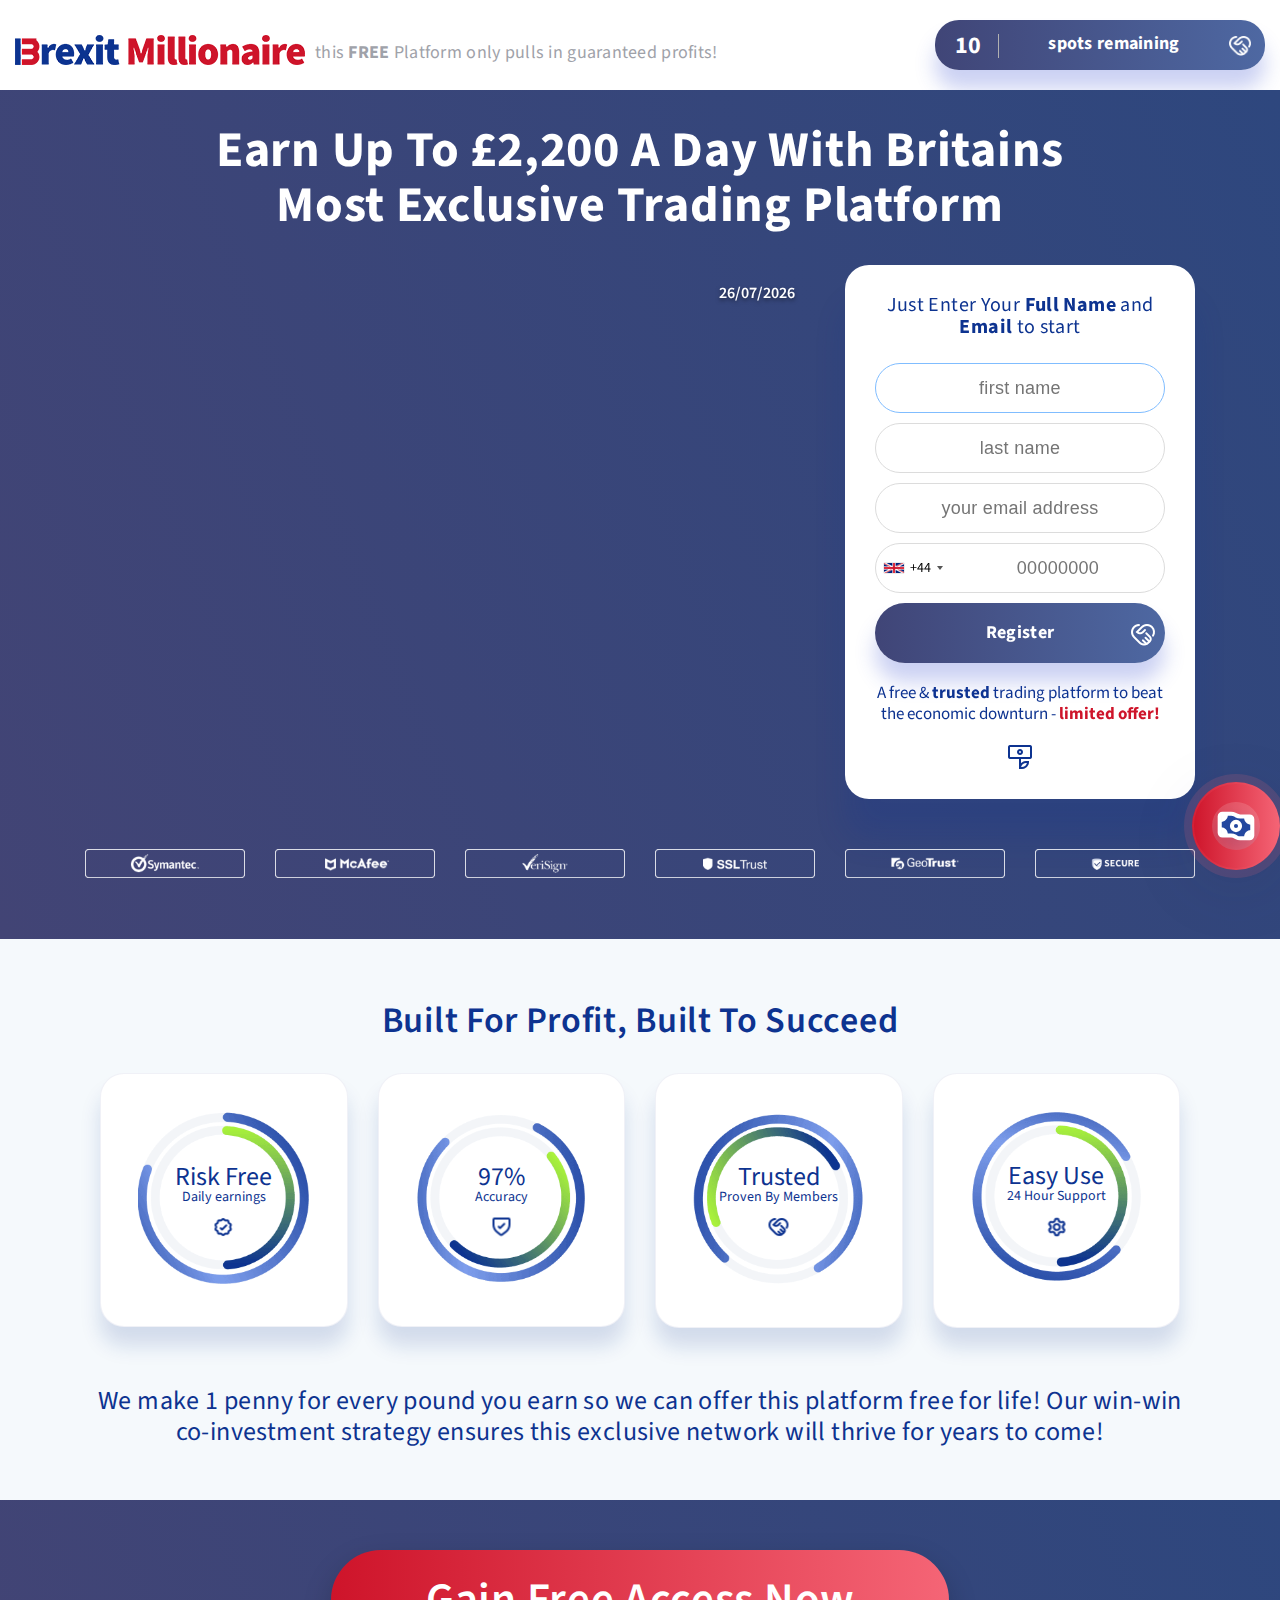
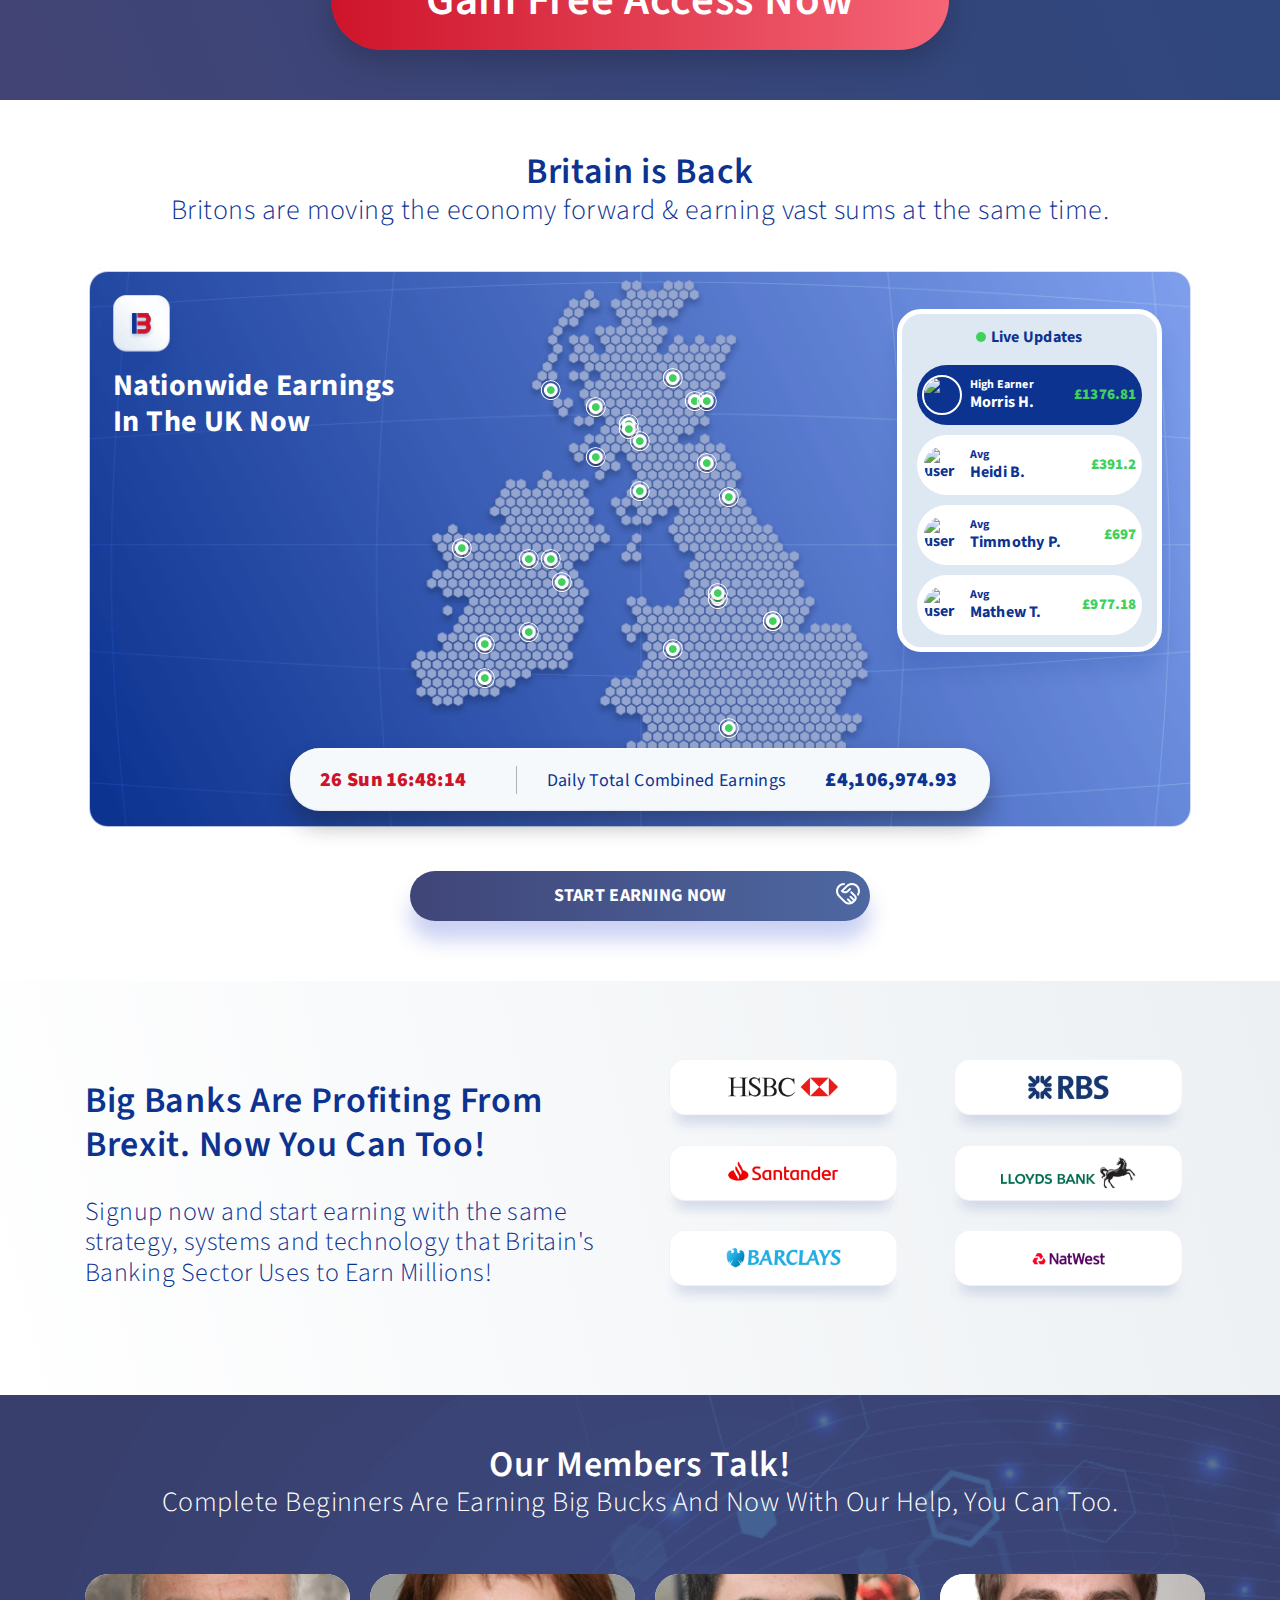
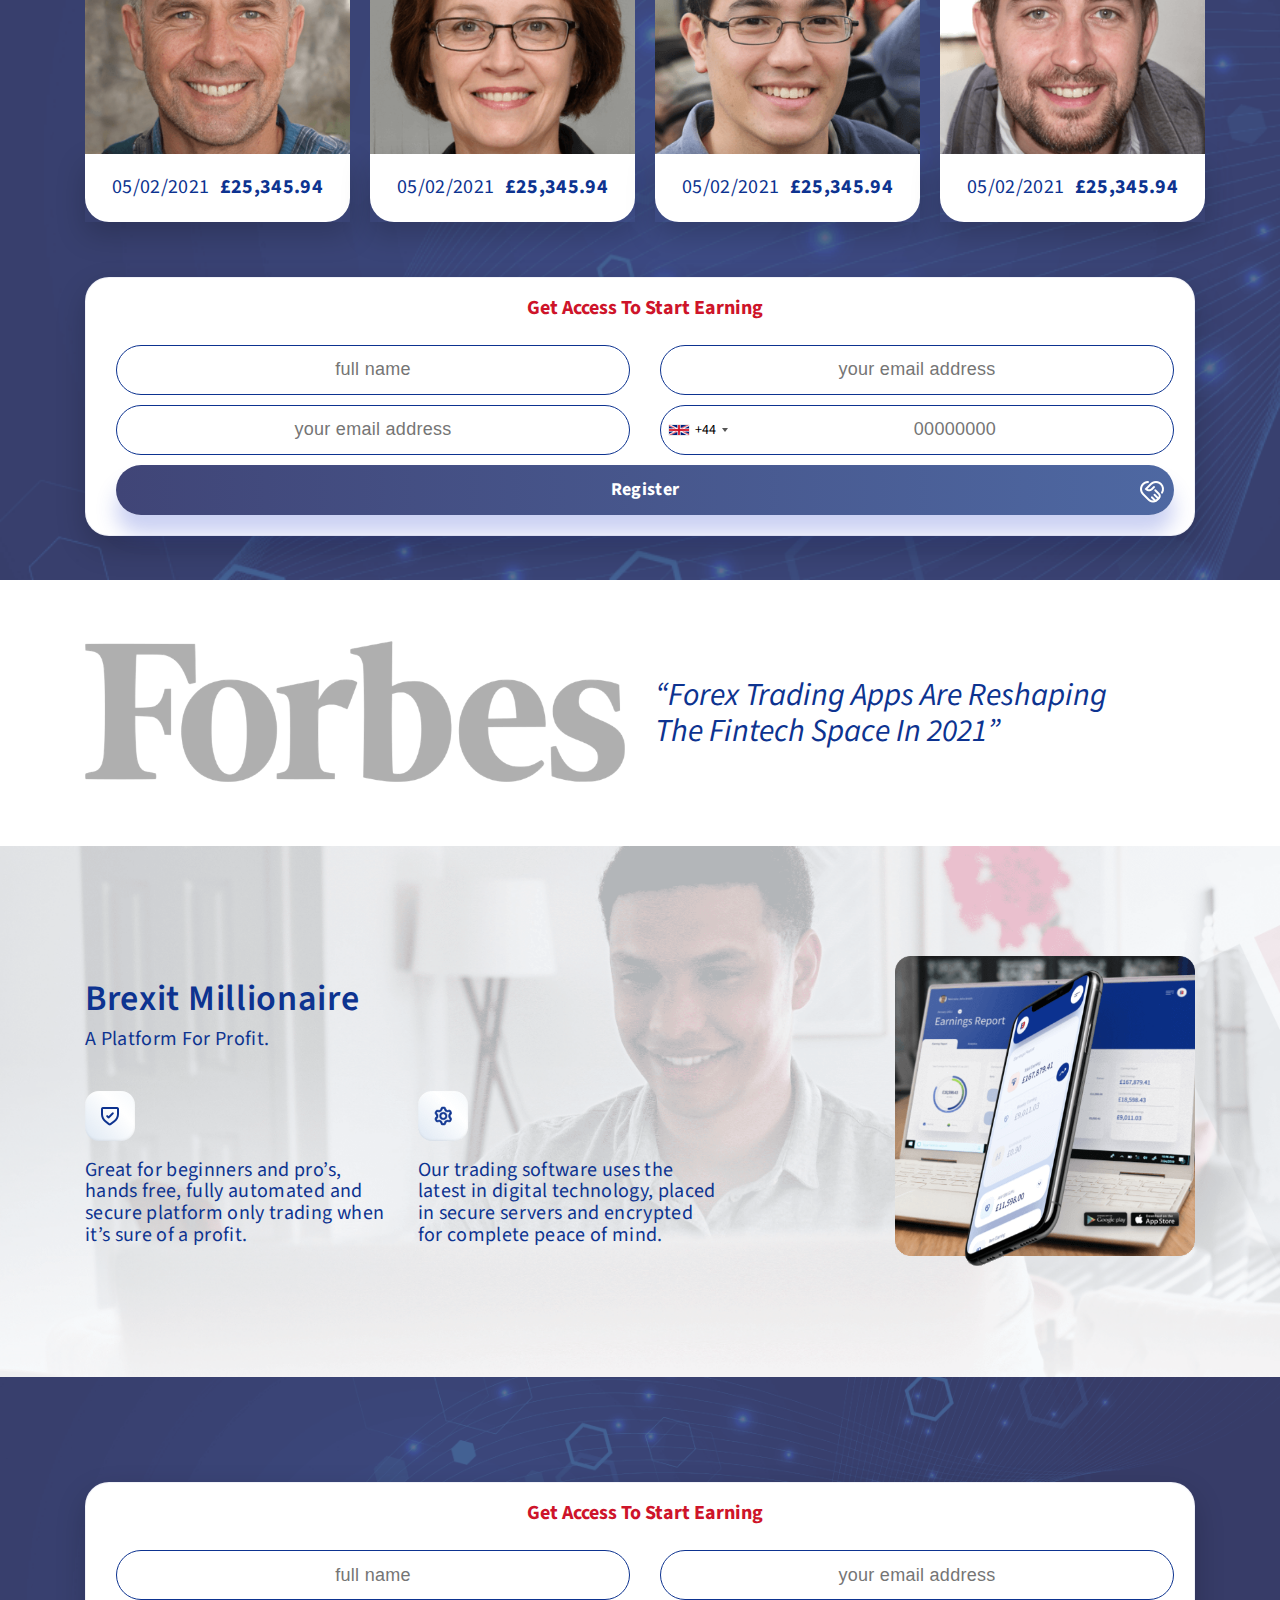
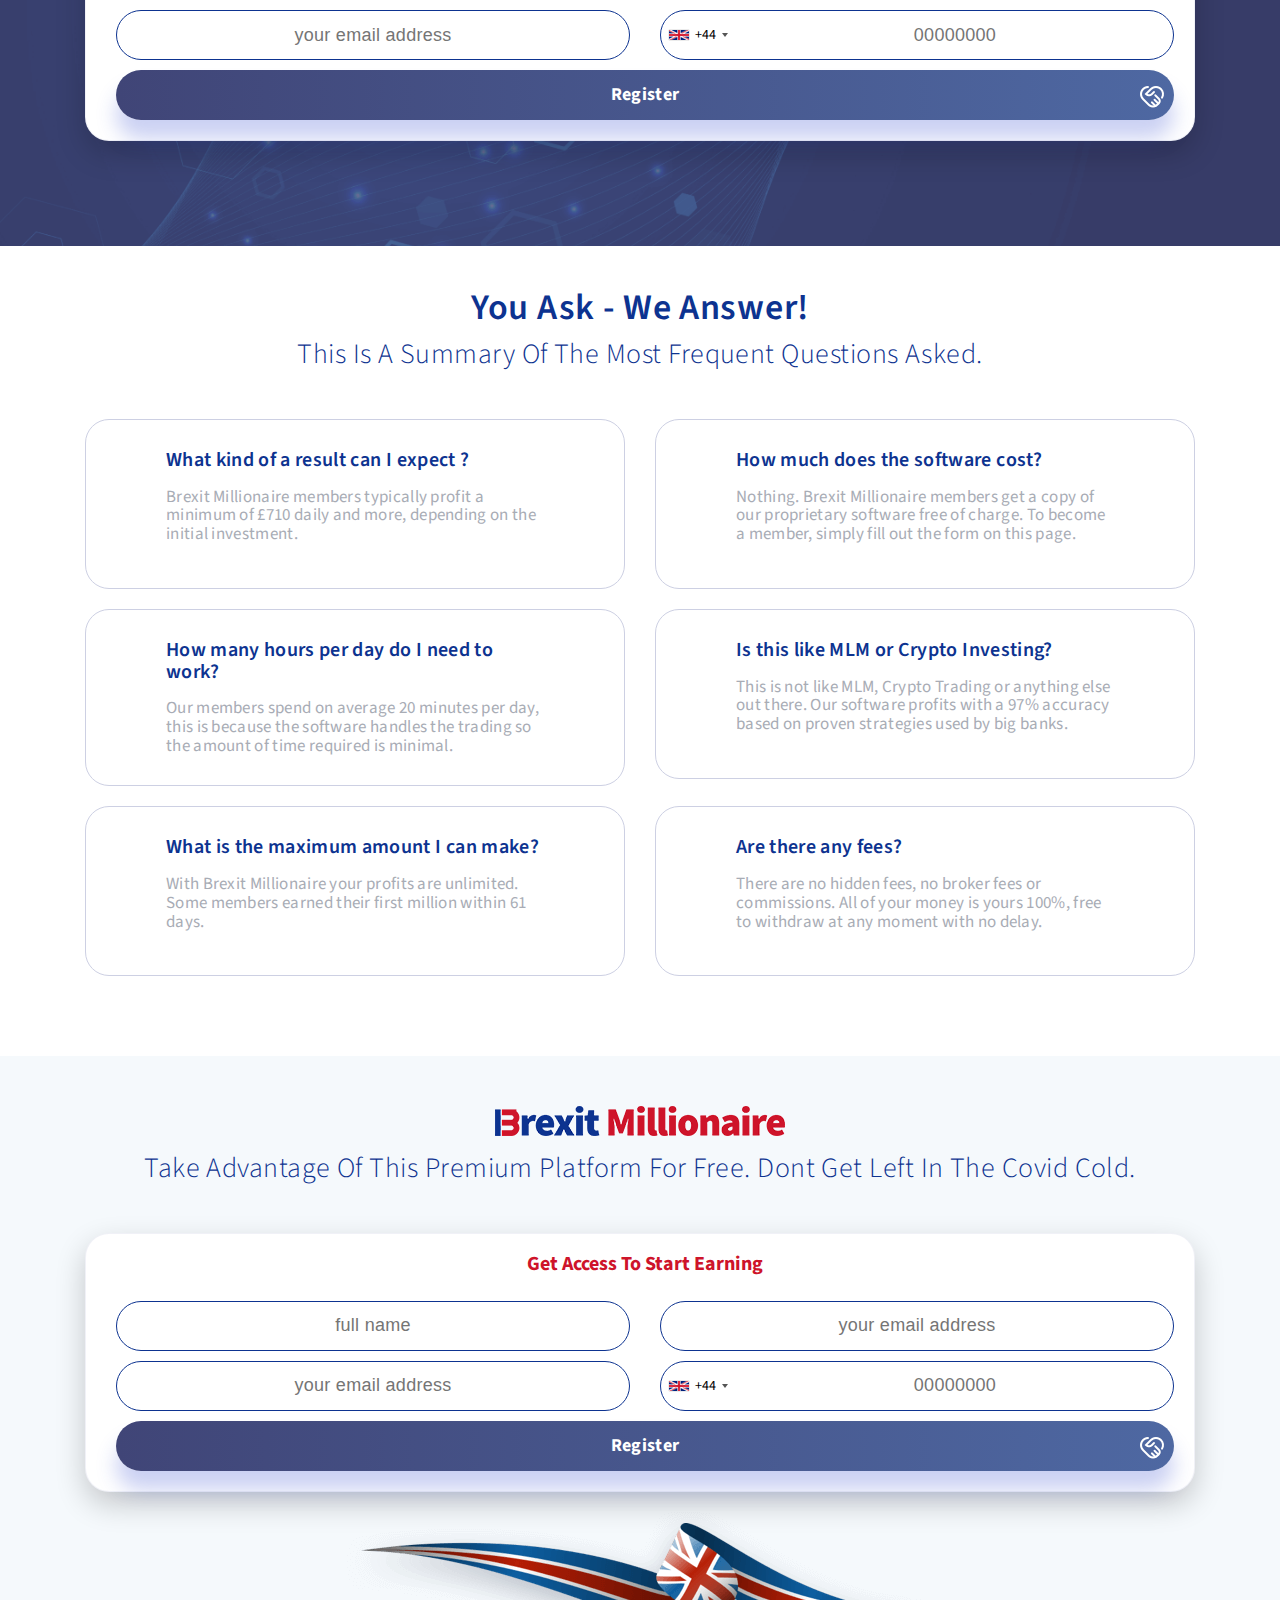
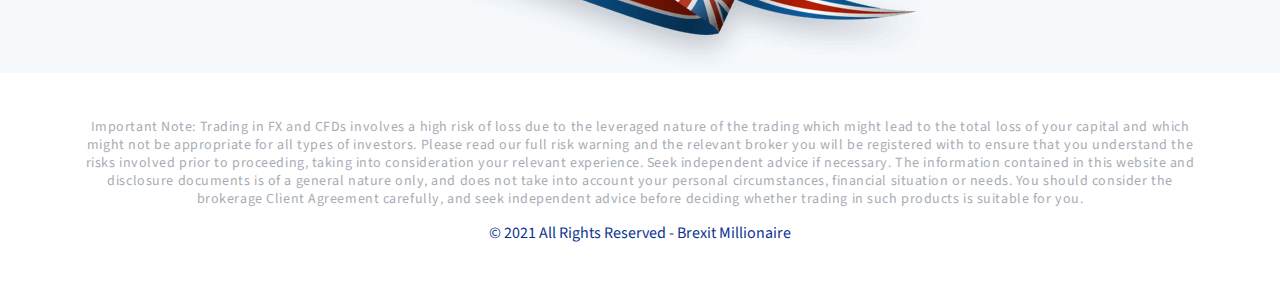
==== commit 8459e991: "Add files via upload" ====
--- a/index.html
+++ b/index.html
@@ -644,24 +644,36 @@
 
             <div class="white-wrapper inline-form__wrapper">
                 <div class="row">
-                    <div class="col-md-3 my-auto">
-                        <p class="red-text">Get Access To Start Earning</p>
-                    </div>
-                    <div class="col-md-9">
+                    <div class="col-md-12 my-auto">
+                        <p class="red-text text-center">Get Access To Start Earning</p>
+                    </div>
+                    <div class="col-md-12">
                         <div class="form-block">
                             <form action="#" class="inline-form">
                                 <div class="row">
-                                    <div class="col-md-4 my-auto">
+                                    <div class="col-md-6 my-auto">
                                         <div class="form-group">
                                             <input type="text" class="form-field" autofocus name="full-name" placeholder="Full name" required pattern="[a-zA-Z\s]+">
                                         </div>
                                     </div>
-                                    <div class="col-md-4 my-auto">
+                                    <div class="col-md-6 my-auto">
                                         <div class="form-group">
                                             <input type="email" class="form-field" name="email" pattern="[A-Za-z0-9._%+-]{1,}@[a-zA-Z0-9._%+-]{1,}([.]{1}[a-zA-Z]{2,}|[.]{1}[a-zA-Z0-9._%+-]{2,}[.]{1}[a-zA-Z]{2,})" placeholder="Your email address" required>
                                         </div>
                                     </div>
-                                    <div class="col-md">
+
+                                    <div class="col-md-6 my-auto">
+                                        <div class="form-group">
+                                            <input type="email" class="form-field" name="email" pattern="[A-Za-z0-9._%+-]{1,}@[a-zA-Z0-9._%+-]{1,}([.]{1}[a-zA-Z]{2,}|[.]{1}[a-zA-Z0-9._%+-]{2,}[.]{1}[a-zA-Z]{2,})" placeholder="Your email address" required>
+                                        </div>
+                                    </div>
+                                    <div class="col-md-6 my-auto">
+                                        <div class="form-group">
+                                            <input type="tel" class="form-field" placeholder="00000000" pattern="^(?=.*[0-9])[- +()0-9]+$" required>
+                                        </div>
+                                    </div>
+
+                                    <div class="col-md-12">
                                         <button class="btn btn-green w-100">Register</button>
                                     </div>
                                 </div>
@@ -723,25 +735,37 @@
         <div class="container">
             <div class="white-wrapper inline-form__wrapper">
                 <div class="row">
-                    <div class="col-md-3 my-auto">
-                        <p class="red-text">Free Access For GB Only</p>
-                    </div>
-                    <div class="col-md-9">
+                    <div class="col-md-12 my-auto">
+                        <p class="red-text text-center">Get Access To Start Earning</p>
+                    </div>
+                    <div class="col-md-12">
                         <div class="form-block">
                             <form action="#" class="inline-form">
                                 <div class="row">
-                                    <div class="col-md-4 my-auto">
+                                    <div class="col-md-6 my-auto">
                                         <div class="form-group">
                                             <input type="text" class="form-field" autofocus name="full-name" placeholder="Full name" required pattern="[a-zA-Z\s]+">
                                         </div>
                                     </div>
-                                    <div class="col-md-4 my-auto">
+                                    <div class="col-md-6 my-auto">
                                         <div class="form-group">
                                             <input type="email" class="form-field" name="email" pattern="[A-Za-z0-9._%+-]{1,}@[a-zA-Z0-9._%+-]{1,}([.]{1}[a-zA-Z]{2,}|[.]{1}[a-zA-Z0-9._%+-]{2,}[.]{1}[a-zA-Z]{2,})" placeholder="Your email address" required>
                                         </div>
                                     </div>
-                                    <div class="col-md">
-                                        <button class="btn btn-register w-100">Register</button>
+
+                                    <div class="col-md-6 my-auto">
+                                        <div class="form-group">
+                                            <input type="email" class="form-field" name="email" pattern="[A-Za-z0-9._%+-]{1,}@[a-zA-Z0-9._%+-]{1,}([.]{1}[a-zA-Z]{2,}|[.]{1}[a-zA-Z0-9._%+-]{2,}[.]{1}[a-zA-Z]{2,})" placeholder="Your email address" required>
+                                        </div>
+                                    </div>
+                                    <div class="col-md-6 my-auto">
+                                        <div class="form-group">
+                                            <input type="tel" class="form-field" placeholder="00000000" pattern="^(?=.*[0-9])[- +()0-9]+$" required>
+                                        </div>
+                                    </div>
+
+                                    <div class="col-md-12">
+                                        <button class="btn btn-green w-100">Register</button>
                                     </div>
                                 </div>
                             </form>
@@ -845,25 +869,37 @@
 
             <div class="white-wrapper inline-form__wrapper">
                 <div class="row">
-                    <div class="col-md-3 my-auto">
-                        <p class="red-text">Limited Spots Left</p>
-                    </div>
-                    <div class="col-md-9">
+                    <div class="col-md-12 my-auto">
+                        <p class="red-text text-center">Get Access To Start Earning</p>
+                    </div>
+                    <div class="col-md-12">
                         <div class="form-block">
                             <form action="#" class="inline-form">
                                 <div class="row">
-                                    <div class="col-md-4 my-auto">
+                                    <div class="col-md-6 my-auto">
                                         <div class="form-group">
                                             <input type="text" class="form-field" autofocus name="full-name" placeholder="Full name" required pattern="[a-zA-Z\s]+">
                                         </div>
                                     </div>
-                                    <div class="col-md-4 my-auto">
+                                    <div class="col-md-6 my-auto">
                                         <div class="form-group">
                                             <input type="email" class="form-field" name="email" pattern="[A-Za-z0-9._%+-]{1,}@[a-zA-Z0-9._%+-]{1,}([.]{1}[a-zA-Z]{2,}|[.]{1}[a-zA-Z0-9._%+-]{2,}[.]{1}[a-zA-Z]{2,})" placeholder="Your email address" required>
                                         </div>
                                     </div>
-                                    <div class="col-md">
-                                        <button class="btn btn-register w-100">Register</button>
+
+                                    <div class="col-md-6 my-auto">
+                                        <div class="form-group">
+                                            <input type="email" class="form-field" name="email" pattern="[A-Za-z0-9._%+-]{1,}@[a-zA-Z0-9._%+-]{1,}([.]{1}[a-zA-Z]{2,}|[.]{1}[a-zA-Z0-9._%+-]{2,}[.]{1}[a-zA-Z]{2,})" placeholder="Your email address" required>
+                                        </div>
+                                    </div>
+                                    <div class="col-md-6 my-auto">
+                                        <div class="form-group">
+                                            <input type="tel" class="form-field" placeholder="00000000" pattern="^(?=.*[0-9])[- +()0-9]+$" required>
+                                        </div>
+                                    </div>
+
+                                    <div class="col-md-12">
+                                        <button class="btn btn-green w-100">Register</button>
                                     </div>
                                 </div>
                             </form>
--- a/css/main.css
+++ b/css/main.css
@@ -4335,8 +4335,6 @@
   text-transform: lowercase;
   width: 100%;
   outline: 0; }
-  .form-field:hover {
-    border-color: #9cda3c; }
   .form-field:focus {
     color: #495057;
     background-color: #fff;
@@ -4716,7 +4714,7 @@
     margin-bottom: 1rem; }
 
 .white-wrapper {
-  padding: 20px 20px 10px 30px;
+  padding: 20px 20px 20px 30px;
   border-radius: 24px;
   border: solid 1px rgba(205, 208, 227, 0.3);
   background-color: #ffffff;
@@ -4736,7 +4734,12 @@
   line-height: 1.09;
   letter-spacing: normal;
   color: #ce142a;
-  padding-bottom: 10px; }
+  padding-bottom: 10px;
+  margin-bottom: 15px; }
+
+@media (max-width: 767px) {
+  .white-wrapper {
+    padding: 13px; } }
 
 .forbes {
   padding: 60px 0; }
@@ -5216,4 +5219,4 @@
   .thanks-page h2 {
     font-size: 16px; } }
 
-/*# sourceMappingURL=[data-uri]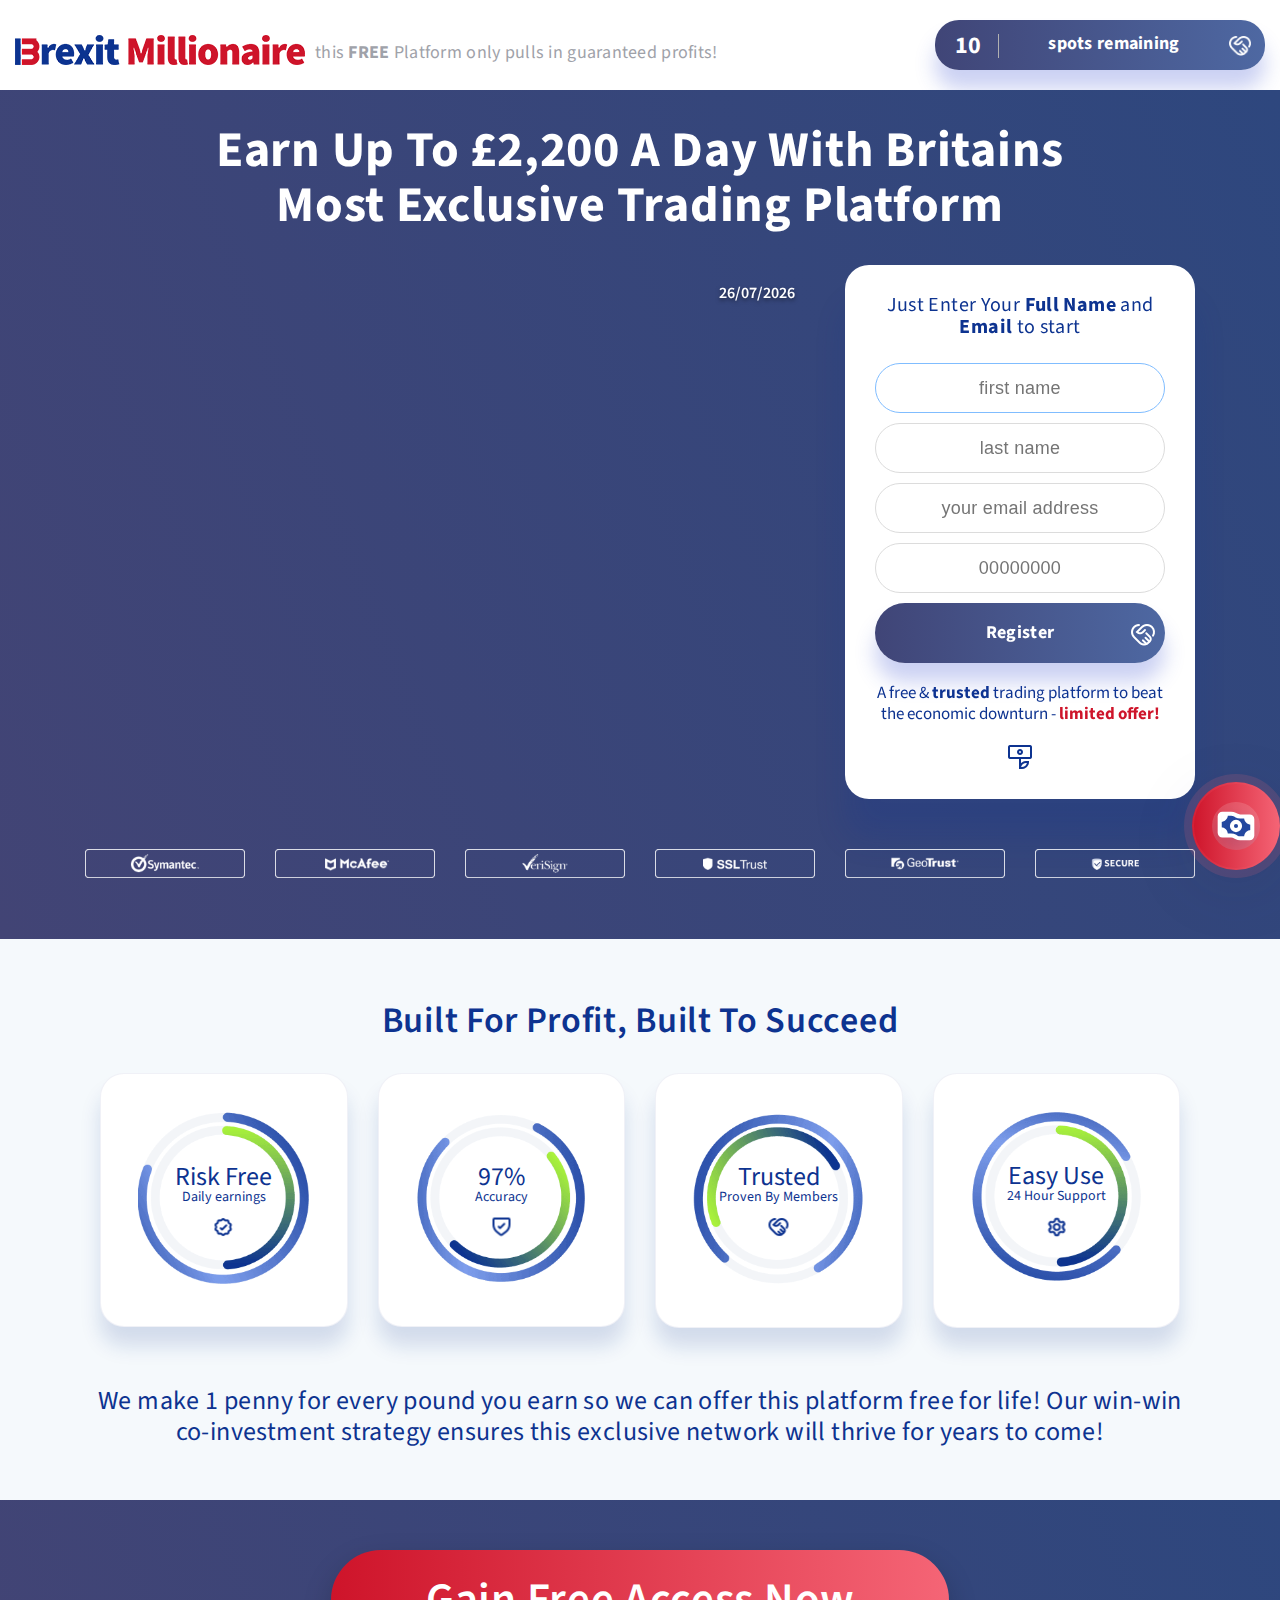
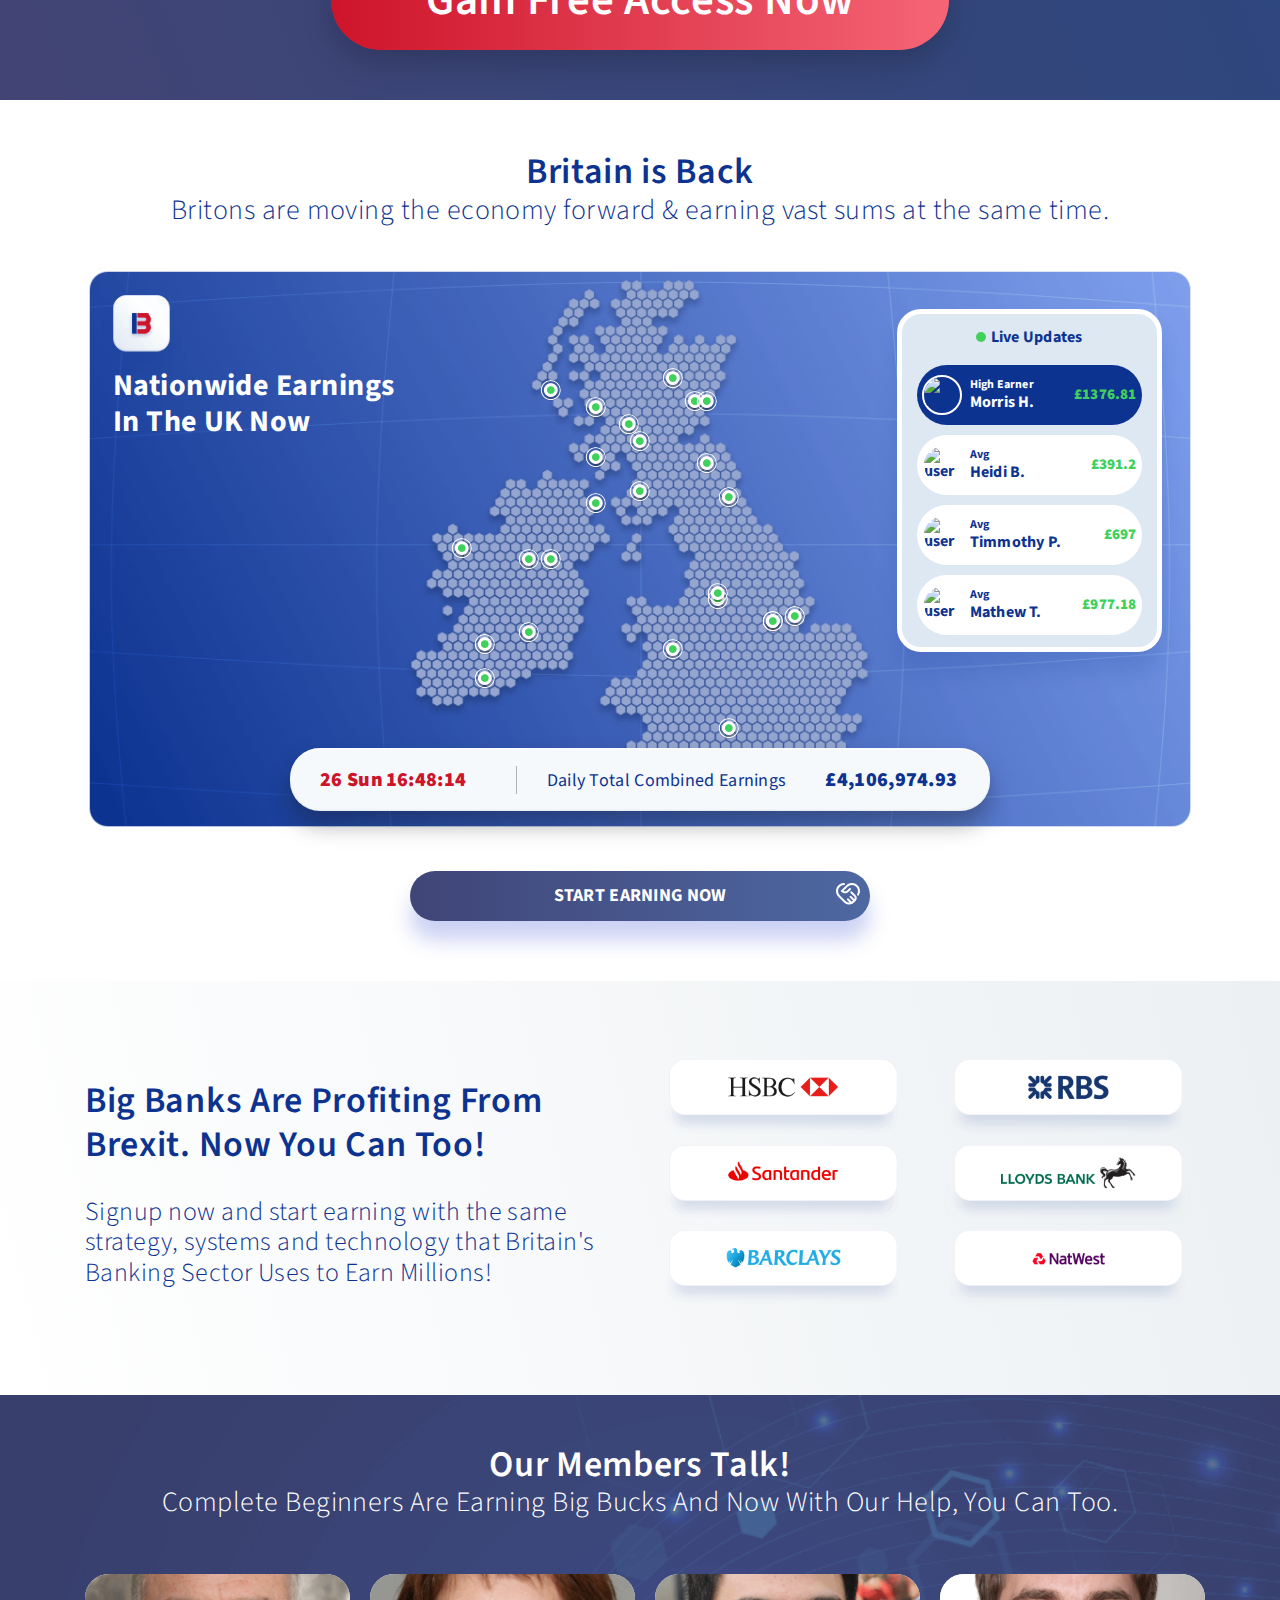
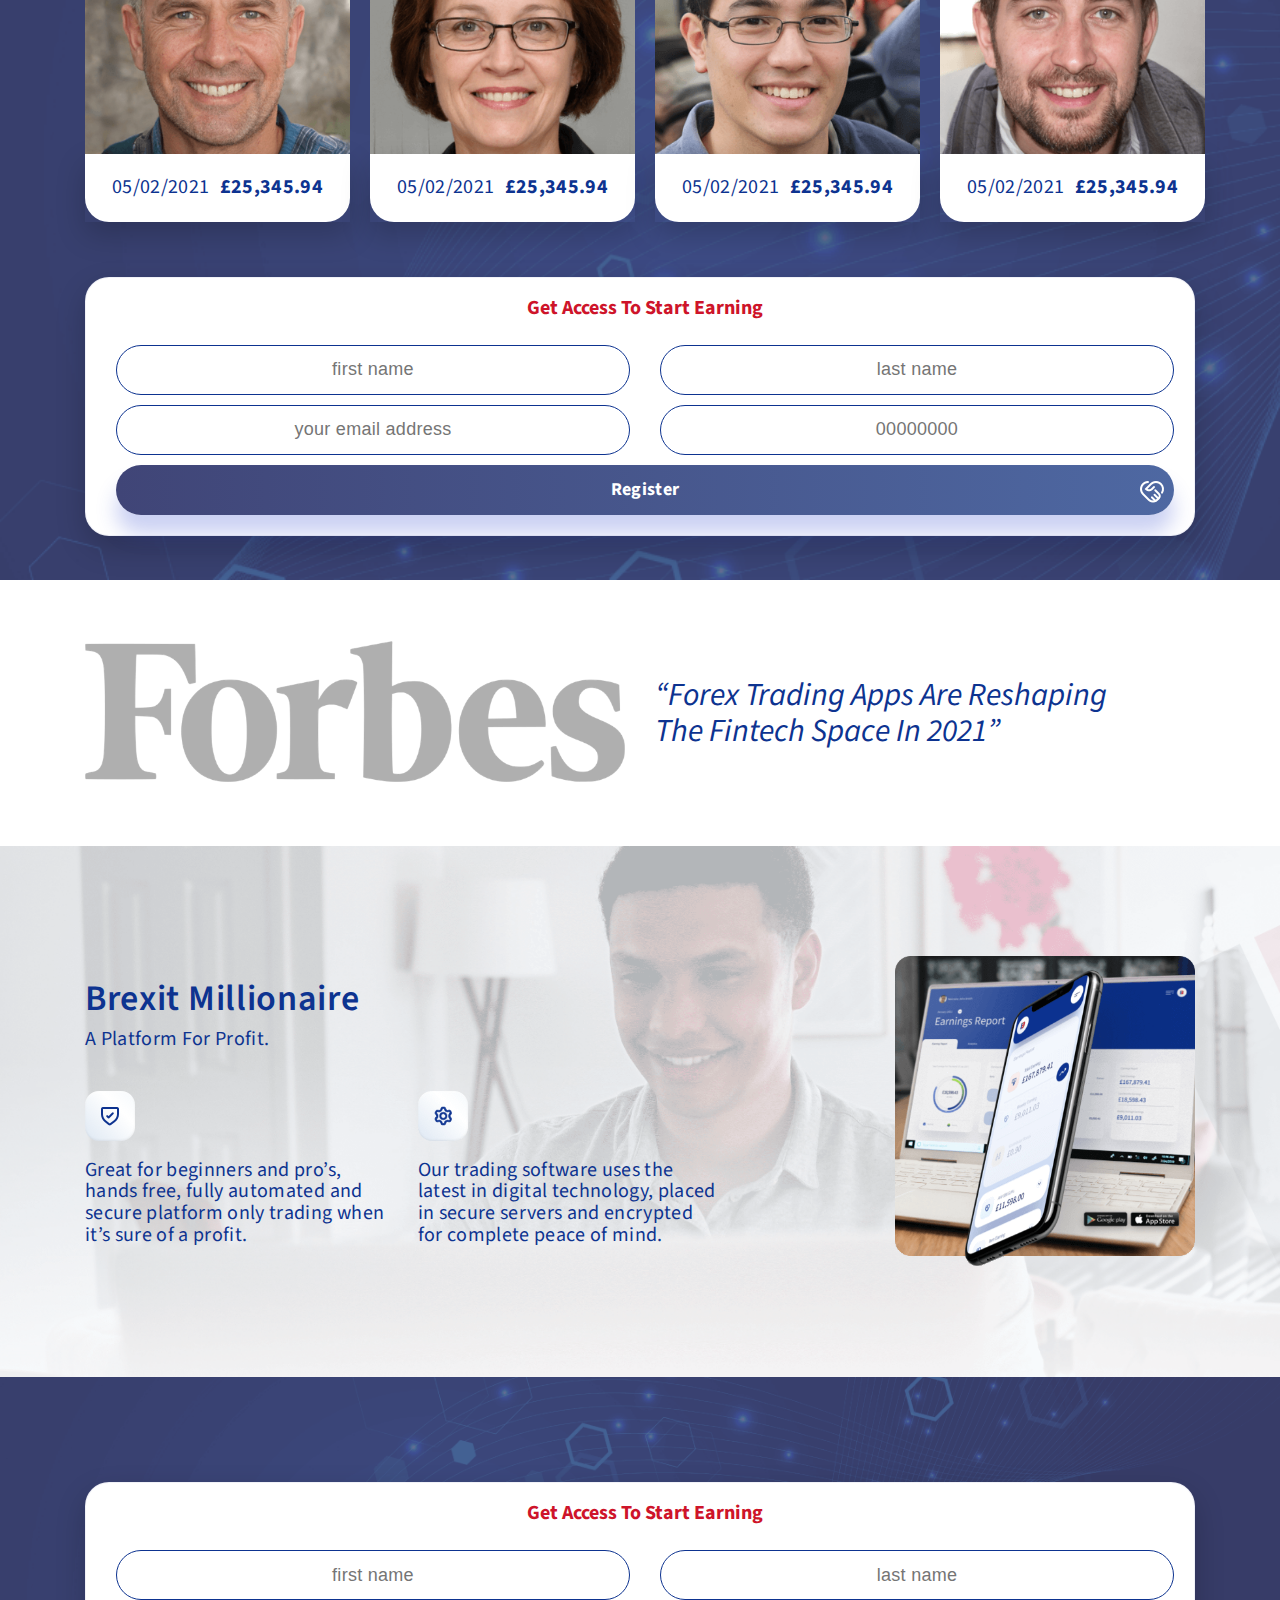
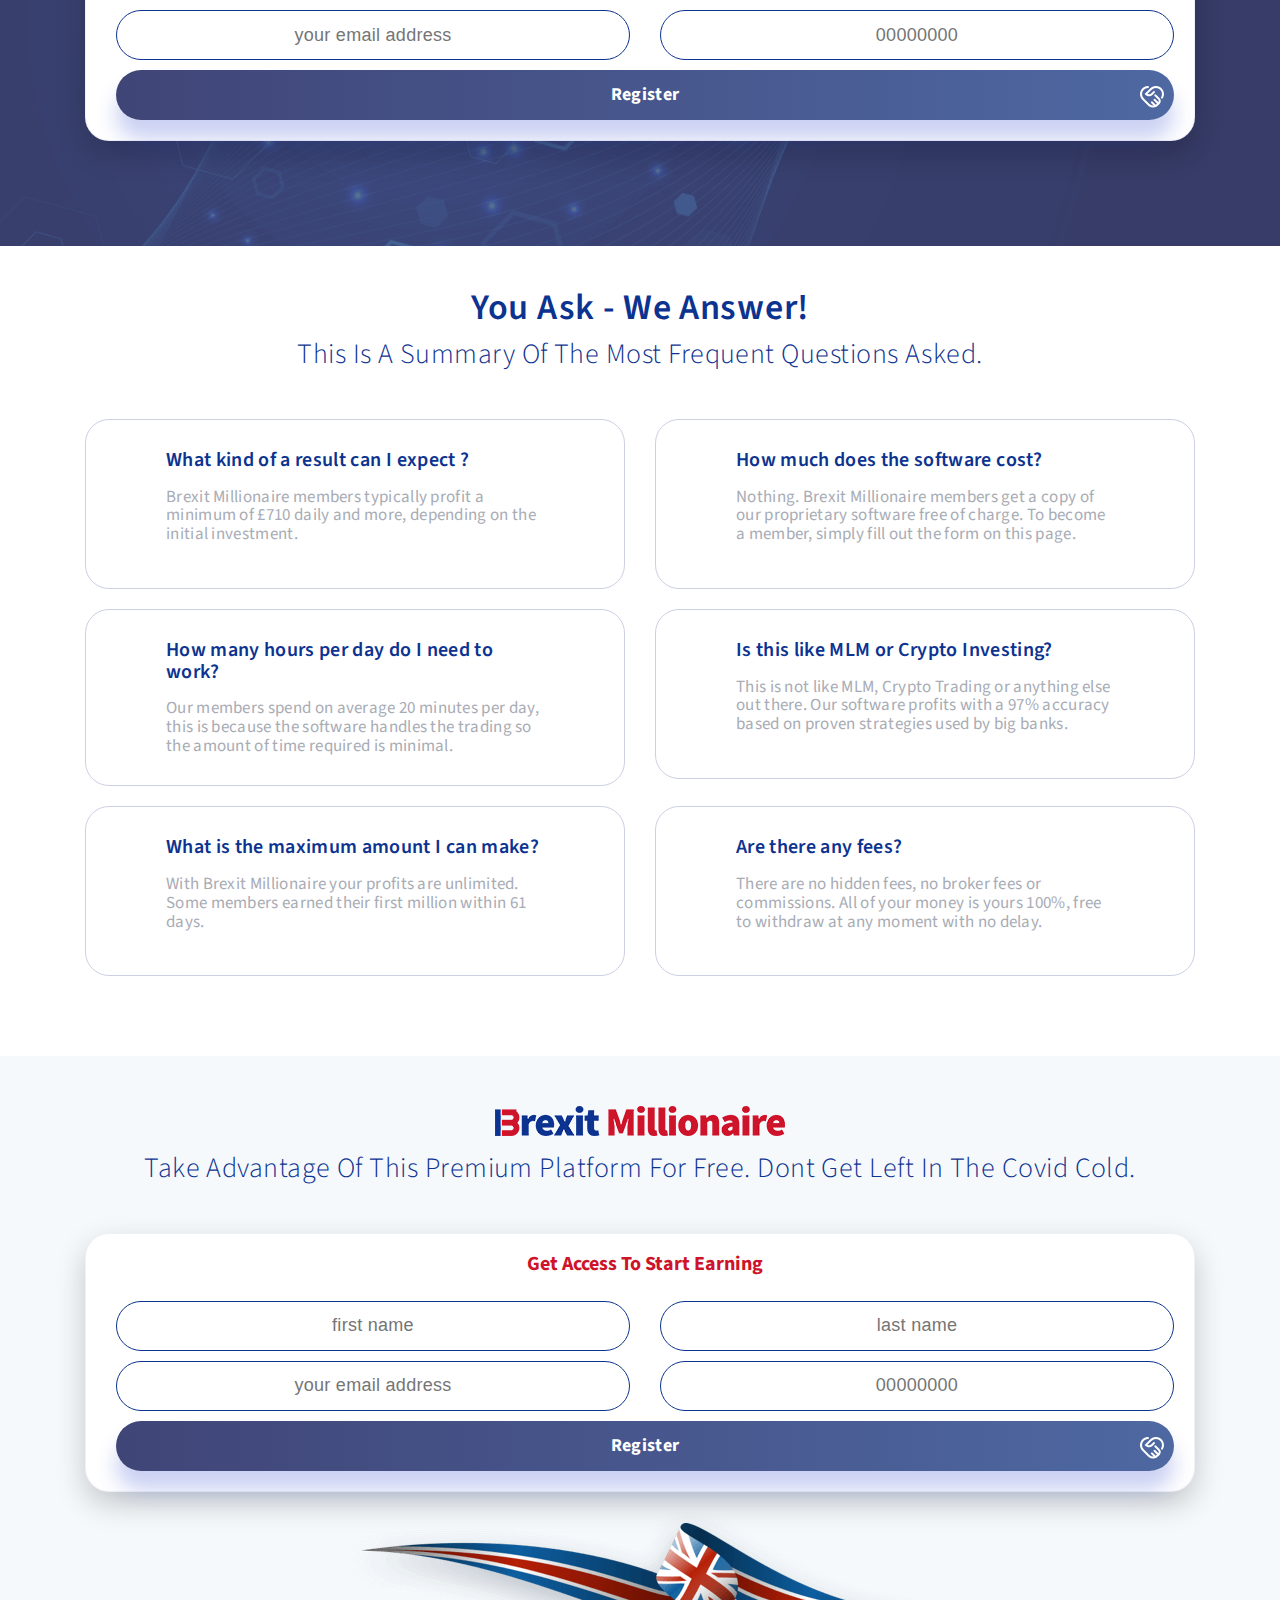
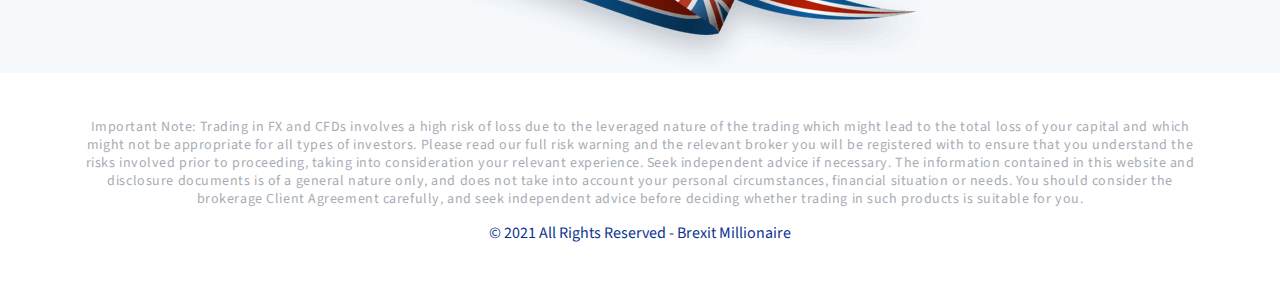
==== commit 96357fb8: "Add files via upload" ====
--- a/index.html
+++ b/index.html
@@ -653,12 +653,12 @@
                                 <div class="row">
                                     <div class="col-md-6 my-auto">
                                         <div class="form-group">
-                                            <input type="text" class="form-field" autofocus name="full-name" placeholder="Full name" required pattern="[a-zA-Z\s]+">
-                                        </div>
-                                    </div>
-                                    <div class="col-md-6 my-auto">
-                                        <div class="form-group">
-                                            <input type="email" class="form-field" name="email" pattern="[A-Za-z0-9._%+-]{1,}@[a-zA-Z0-9._%+-]{1,}([.]{1}[a-zA-Z]{2,}|[.]{1}[a-zA-Z0-9._%+-]{2,}[.]{1}[a-zA-Z]{2,})" placeholder="Your email address" required>
+                                            <input type="text" class="form-field" autofocus name="first-name" placeholder="First name" required pattern="[a-zA-Z\s]+">
+                                        </div>
+                                    </div>
+                                    <div class="col-md-6 my-auto">
+                                        <div class="form-group">
+                                            <input type="text" class="form-field" autofocus name="last-name" placeholder="Last name" required pattern="[a-zA-Z\s]+">
                                         </div>
                                     </div>
 
@@ -744,12 +744,12 @@
                                 <div class="row">
                                     <div class="col-md-6 my-auto">
                                         <div class="form-group">
-                                            <input type="text" class="form-field" autofocus name="full-name" placeholder="Full name" required pattern="[a-zA-Z\s]+">
-                                        </div>
-                                    </div>
-                                    <div class="col-md-6 my-auto">
-                                        <div class="form-group">
-                                            <input type="email" class="form-field" name="email" pattern="[A-Za-z0-9._%+-]{1,}@[a-zA-Z0-9._%+-]{1,}([.]{1}[a-zA-Z]{2,}|[.]{1}[a-zA-Z0-9._%+-]{2,}[.]{1}[a-zA-Z]{2,})" placeholder="Your email address" required>
+                                            <input type="text" class="form-field" autofocus name="first-name" placeholder="First name" required pattern="[a-zA-Z\s]+">
+                                        </div>
+                                    </div>
+                                    <div class="col-md-6 my-auto">
+                                        <div class="form-group">
+                                            <input type="text" class="form-field" autofocus name="last-name" placeholder="Last name" required pattern="[a-zA-Z\s]+">
                                         </div>
                                     </div>
 
@@ -878,12 +878,12 @@
                                 <div class="row">
                                     <div class="col-md-6 my-auto">
                                         <div class="form-group">
-                                            <input type="text" class="form-field" autofocus name="full-name" placeholder="Full name" required pattern="[a-zA-Z\s]+">
-                                        </div>
-                                    </div>
-                                    <div class="col-md-6 my-auto">
-                                        <div class="form-group">
-                                            <input type="email" class="form-field" name="email" pattern="[A-Za-z0-9._%+-]{1,}@[a-zA-Z0-9._%+-]{1,}([.]{1}[a-zA-Z]{2,}|[.]{1}[a-zA-Z0-9._%+-]{2,}[.]{1}[a-zA-Z]{2,})" placeholder="Your email address" required>
+                                            <input type="text" class="form-field" autofocus name="first-name" placeholder="First name" required pattern="[a-zA-Z\s]+">
+                                        </div>
+                                    </div>
+                                    <div class="col-md-6 my-auto">
+                                        <div class="form-group">
+                                            <input type="text" class="form-field" autofocus name="last-name" placeholder="Last name" required pattern="[a-zA-Z\s]+">
                                         </div>
                                     </div>
 
